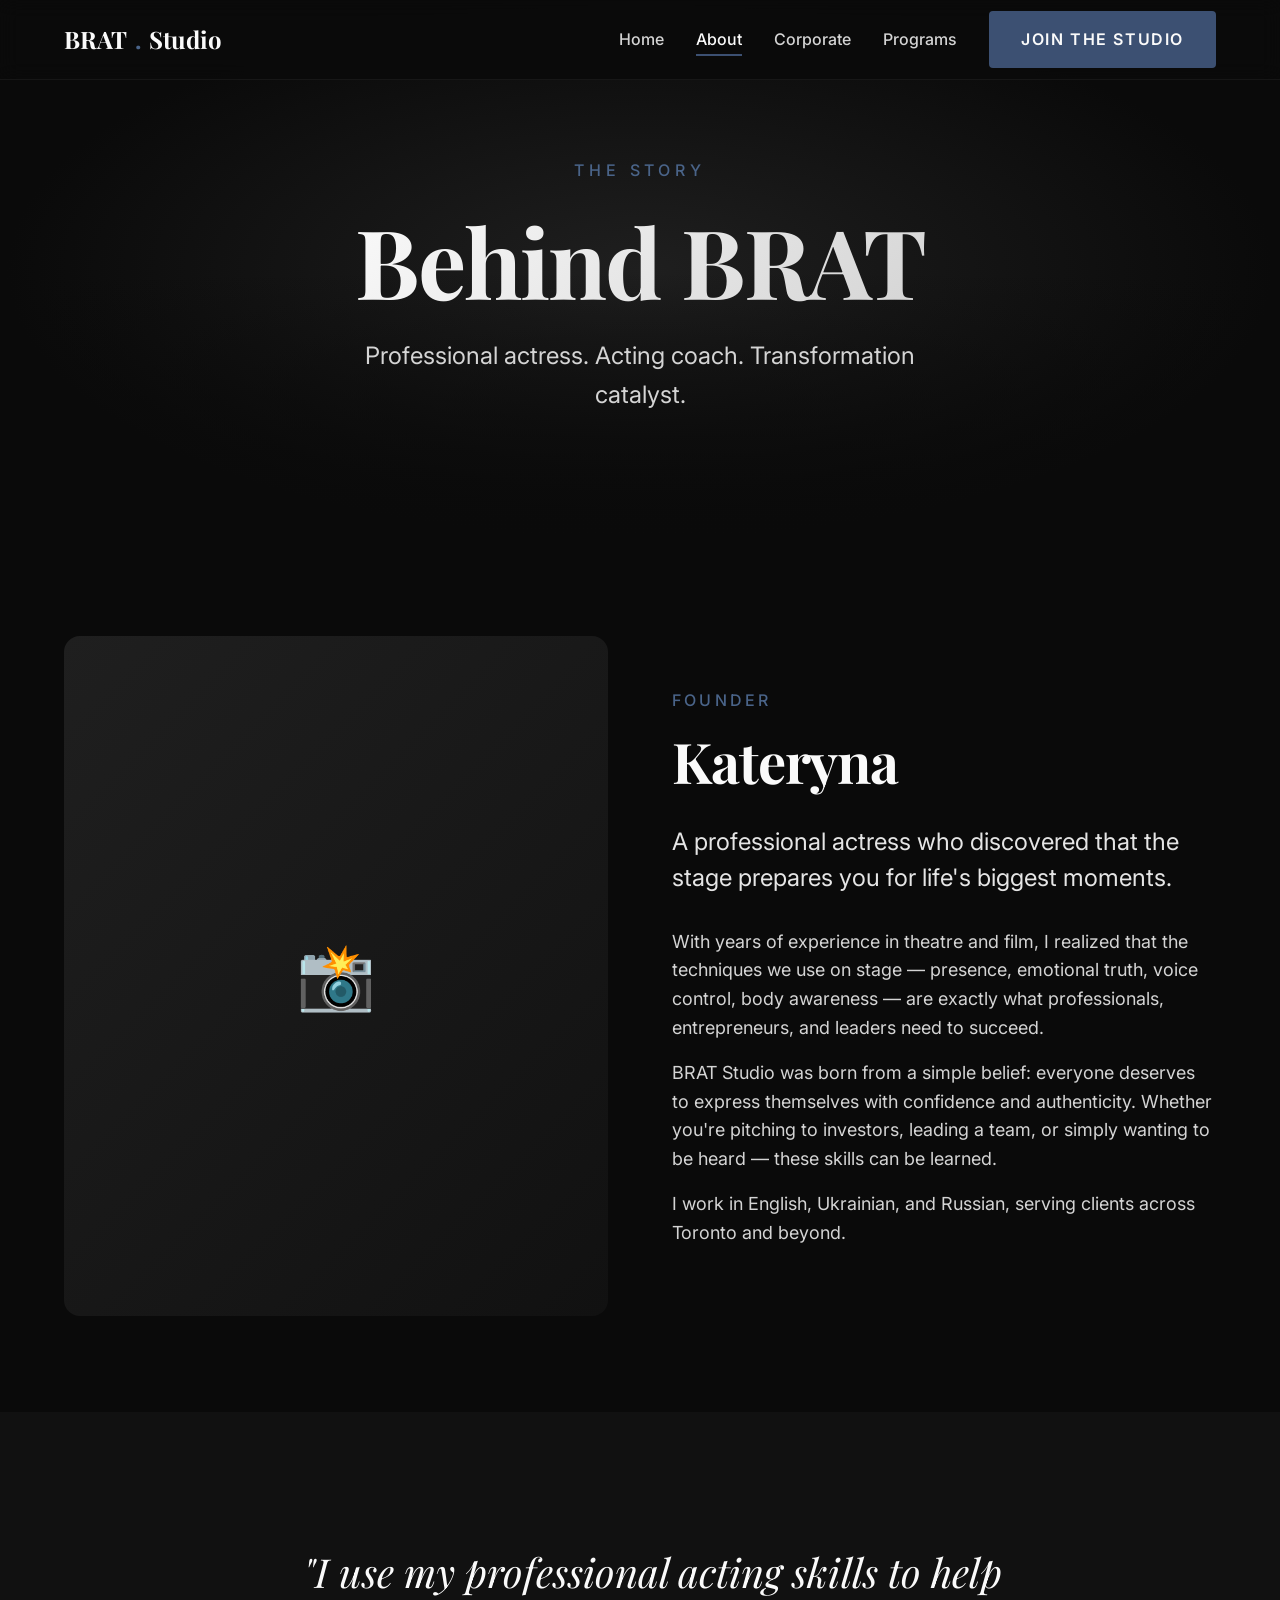
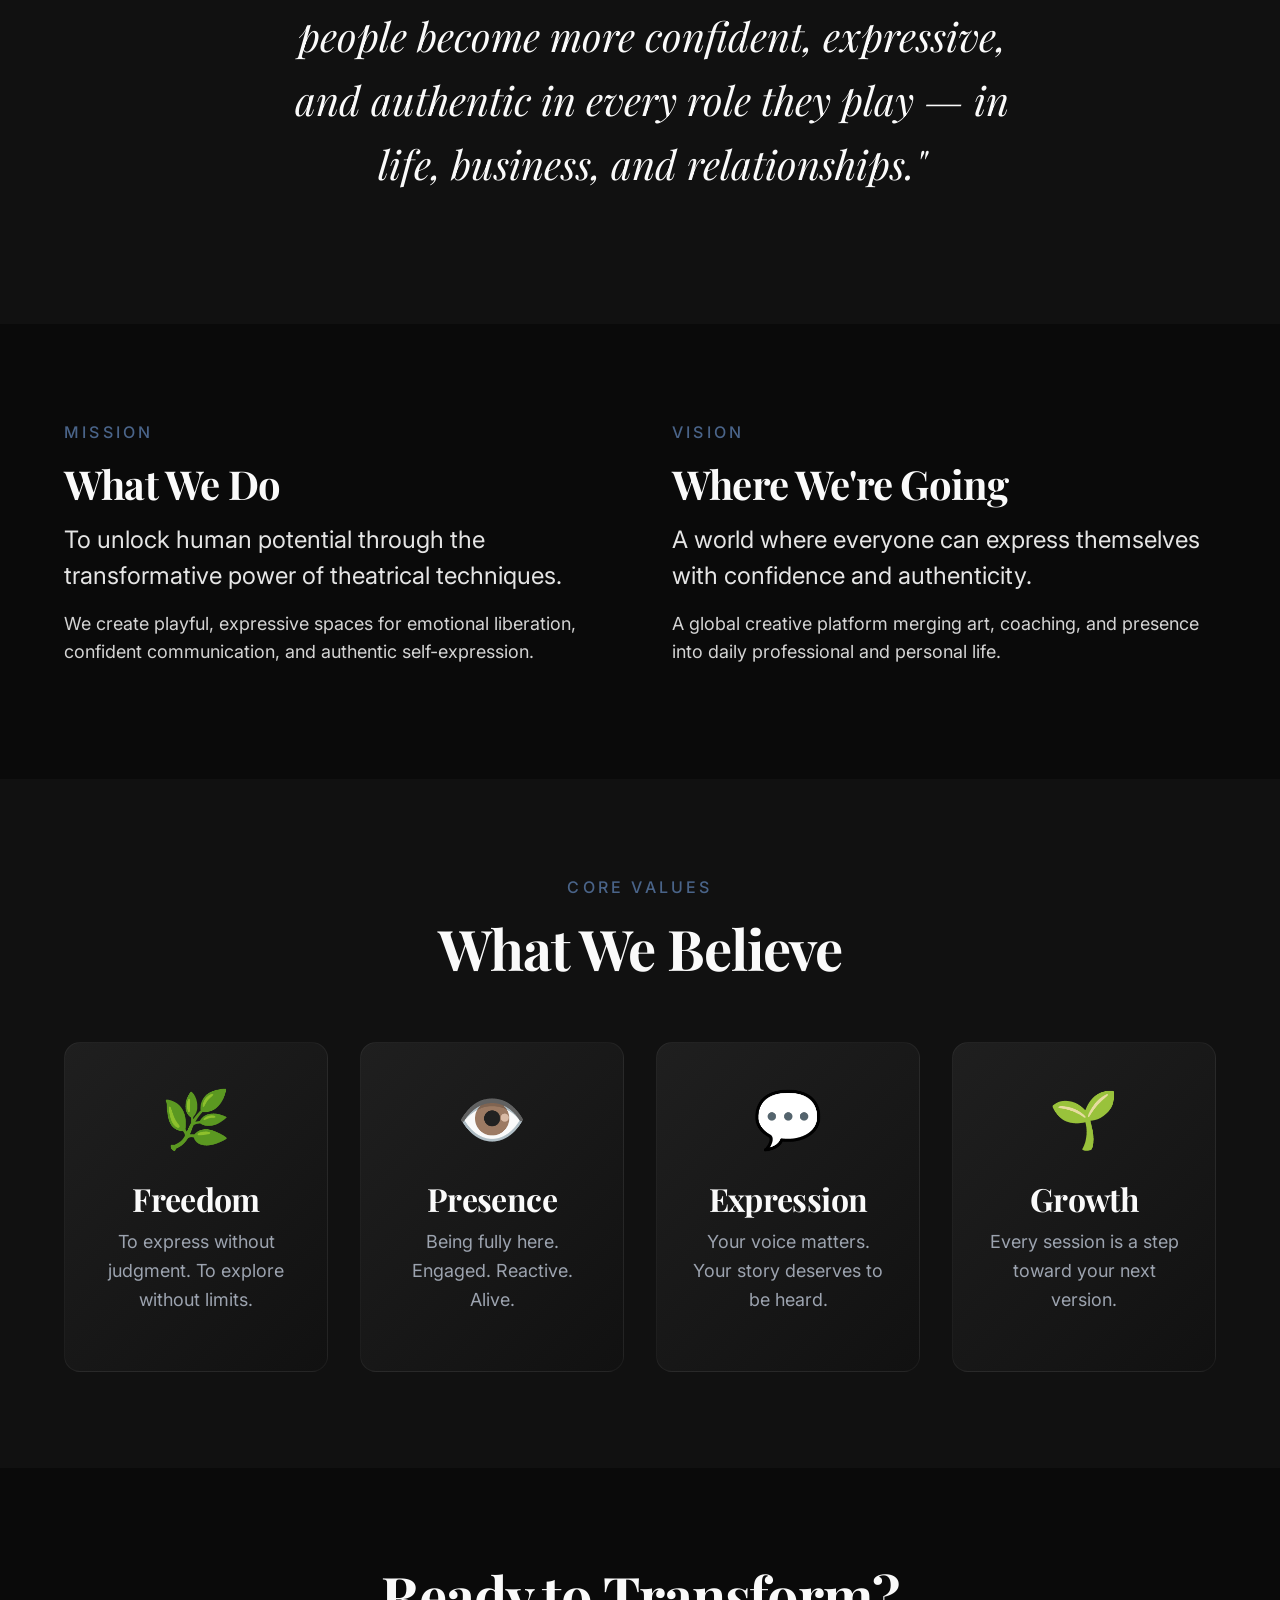
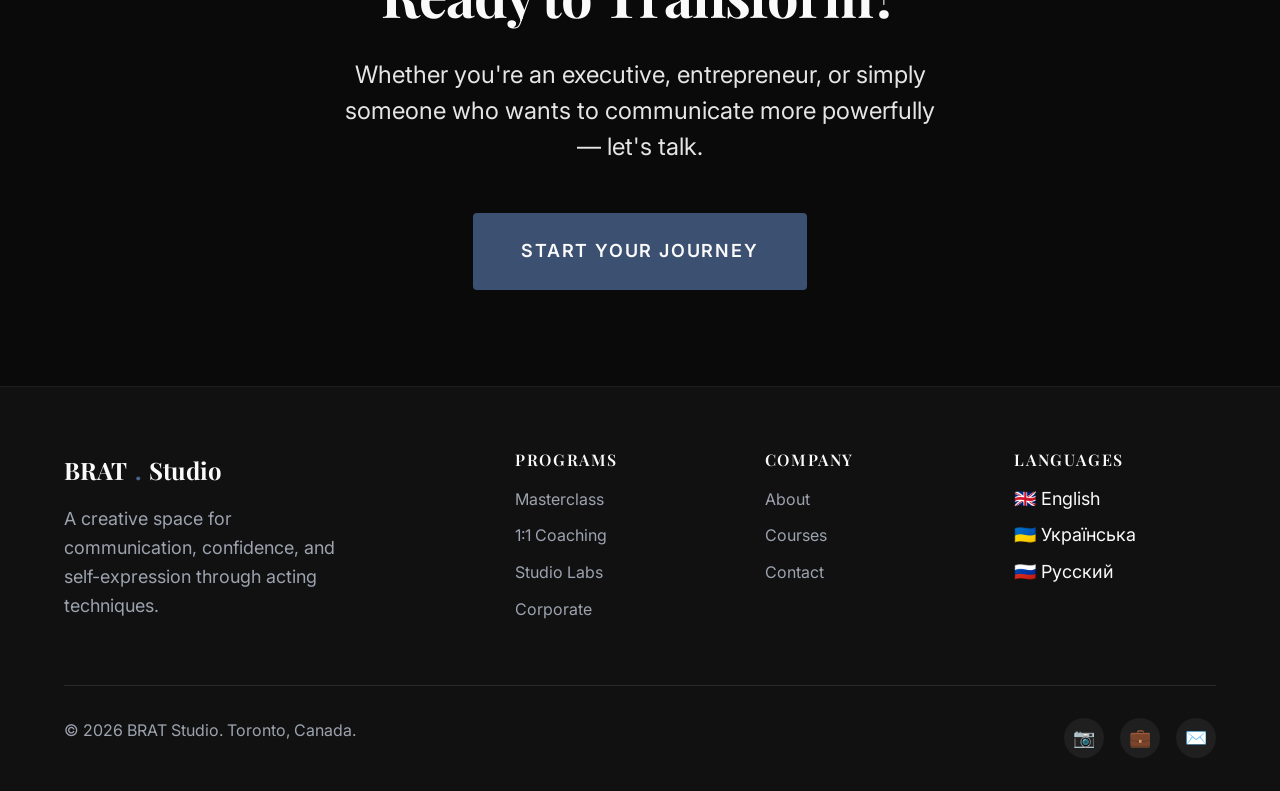
==== about.html @ 2a8d3eb8 "Initial commit: BRAT Studio website" ====
<!DOCTYPE html>
<html lang="en">

<head>
    <meta charset="UTF-8">
    <meta name="viewport" content="width=device-width, initial-scale=1.0">
    <meta name="description"
        content="About BRAT Studio - Professional actress and acting coach helping people transform through theatrical techniques. Based in Toronto, Canada.">
    <title>About | BRAT Studio</title>
    <link rel="stylesheet" href="css/style.css">
    <link rel="icon"
        href="data:image/svg+xml,<svg xmlns='http://www.w3.org/2000/svg' viewBox='0 0 100 100'><text y='.9em' font-size='90'>🎭</text></svg>">
</head>

<body>
    <!-- Header -->
    <header class="header">
        <div class="container header__inner">
            <a href="index.html" class="logo">BRAT<span>.</span>Studio</a>
            <button class="nav-toggle" aria-label="Toggle navigation" aria-expanded="false">
                <span></span><span></span><span></span>
            </button>
            <nav class="nav" id="nav">
                <a href="index.html" class="nav__link">Home</a>
                <a href="about.html" class="nav__link nav__link--active">About</a>
                <a href="corporate.html" class="nav__link">Corporate</a>
                <a href="masterclass.html" class="nav__link">Programs</a>
                <a href="contact.html" class="btn btn--primary">Join the Studio</a>
            </nav>
        </div>
    </header>

    <!-- Hero -->
    <section class="hero hero--short">
        <div class="hero__bg"></div>
        <div class="hero__overlay"></div>
        <div class="hero__content">
            <p class="hero__tagline">The Story</p>
            <h1 class="hero__title">Behind BRAT</h1>
            <p class="hero__subtitle">Professional actress. Acting coach. Transformation catalyst.</p>
        </div>
    </section>

    <!-- Founder Story -->
    <section class="section">
        <div class="container">
            <div class="grid grid-2" style="align-items: center; gap: 4rem;">
                <div data-animate>
                    <!-- Placeholder for founder image -->
                    <div
                        style="width: 100%; aspect-ratio: 4/5; background: linear-gradient(135deg, var(--color-gray-800), var(--color-gray-900)); border-radius: var(--radius-lg); display: flex; align-items: center; justify-content: center; color: var(--color-gray-600);">
                        <span style="font-size: 4rem;">📸</span>
                    </div>
                </div>
                <div data-animate>
                    <p class="section-header__label">Founder</p>
                    <h2 class="mb-8">Kateryna</h2>
                    <p class="lead mb-8">
                        A professional actress who discovered that the stage prepares you for life's biggest moments.
                    </p>
                    <p>
                        With years of experience in theatre and film, I realized that the techniques we use on stage —
                        presence, emotional truth, voice control, body awareness — are exactly what professionals,
                        entrepreneurs, and leaders need to succeed.
                    </p>
                    <p>
                        BRAT Studio was born from a simple belief: everyone deserves to express themselves with
                        confidence and authenticity. Whether you're pitching to investors, leading a team, or simply
                        wanting to be heard — these skills can be learned.
                    </p>
                    <p>
                        I work in English, Ukrainian, and Russian, serving clients across Toronto and beyond.
                    </p>
                </div>
            </div>
        </div>
    </section>

    <!-- Quote Section -->
    <section class="section section--dark text-center">
        <div class="container container--narrow">
            <blockquote data-animate style="border-left: none; text-align: center; font-size: var(--text-3xl);">
                "I use my professional acting skills to help people become more confident, expressive, and authentic in
                every role they play — in life, business, and relationships."
            </blockquote>
        </div>
    </section>

    <!-- Mission & Vision -->
    <section class="section">
        <div class="container">
            <div class="grid grid-2" style="gap: 4rem;">
                <div data-animate>
                    <p class="section-header__label">Mission</p>
                    <h3 class="mb-4">What We Do</h3>
                    <p class="lead">
                        To unlock human potential through the transformative power of theatrical techniques.
                    </p>
                    <p>
                        We create playful, expressive spaces for emotional liberation, confident communication, and
                        authentic self-expression.
                    </p>
                </div>
                <div data-animate>
                    <p class="section-header__label">Vision</p>
                    <h3 class="mb-4">Where We're Going</h3>
                    <p class="lead">
                        A world where everyone can express themselves with confidence and authenticity.
                    </p>
                    <p>
                        A global creative platform merging art, coaching, and presence into daily professional and
                        personal life.
                    </p>
                </div>
            </div>
        </div>
    </section>

    <!-- Values -->
    <section class="section section--dark">
        <div class="container">
            <div class="section-header" data-animate>
                <p class="section-header__label">Core Values</p>
                <h2 class="section-header__title">What We Believe</h2>
            </div>

            <div class="grid grid-4">
                <div class="service-card" data-animate>
                    <div class="service-card__icon">🌿</div>
                    <h4 class="service-card__title">Freedom</h4>
                    <p class="service-card__desc">To express without judgment. To explore without limits.</p>
                </div>
                <div class="service-card" data-animate>
                    <div class="service-card__icon">👁️</div>
                    <h4 class="service-card__title">Presence</h4>
                    <p class="service-card__desc">Being fully here. Engaged. Reactive. Alive.</p>
                </div>
                <div class="service-card" data-animate>
                    <div class="service-card__icon">💬</div>
                    <h4 class="service-card__title">Expression</h4>
                    <p class="service-card__desc">Your voice matters. Your story deserves to be heard.</p>
                </div>
                <div class="service-card" data-animate>
                    <div class="service-card__icon">🌱</div>
                    <h4 class="service-card__title">Growth</h4>
                    <p class="service-card__desc">Every session is a step toward your next version.</p>
                </div>
            </div>
        </div>
    </section>

    <!-- CTA -->
    <section class="section text-center">
        <div class="container">
            <h2 class="mb-8" data-animate>Ready to Transform?</h2>
            <p class="lead mb-12" data-animate style="max-width: 600px; margin-left: auto; margin-right: auto;">
                Whether you're an executive, entrepreneur, or simply someone who wants to communicate more powerfully —
                let's talk.
            </p>
            <a href="contact.html" class="btn btn--primary btn--large" data-animate>Start Your Journey</a>
        </div>
    </section>

    <!-- Footer -->
    <footer class="footer">
        <div class="container">
            <div class="footer__top">
                <div class="footer__brand">
                    <a href="index.html" class="logo">BRAT<span>.</span>Studio</a>
                    <p>A creative space for communication, confidence, and self-expression through acting techniques.
                    </p>
                </div>
                <div>
                    <h4 class="footer__title">Programs</h4>
                    <ul class="footer__links">
                        <li><a href="masterclass.html">Masterclass</a></li>
                        <li><a href="coaching.html">1:1 Coaching</a></li>
                        <li><a href="studio.html">Studio Labs</a></li>
                        <li><a href="corporate.html">Corporate</a></li>
                    </ul>
                </div>
                <div>
                    <h4 class="footer__title">Company</h4>
                    <ul class="footer__links">
                        <li><a href="about.html">About</a></li>
                        <li><a href="courses.html">Courses</a></li>
                        <li><a href="contact.html">Contact</a></li>
                    </ul>
                </div>
                <div>
                    <h4 class="footer__title">Languages</h4>
                    <ul class="footer__links">
                        <li>🇬🇧 English</li>
                        <li>🇺🇦 Українська</li>
                        <li>🇷🇺 Русский</li>
                    </ul>
                </div>
            </div>
            <div class="footer__bottom">
                <p class="footer__copyright">© 2026 BRAT Studio. Toronto, Canada.</p>
                <div class="footer__social">
                    <a href="#" aria-label="Instagram">📷</a>
                    <a href="#" aria-label="LinkedIn">💼</a>
                    <a href="#" aria-label="Email">✉️</a>
                </div>
            </div>
        </div>
    </footer>

    <script src="js/main.js"></script>
</body>

</html>
---- css/style.css ----
/* ================================================
   BRAT Studio - Design System & Global Styles
   Philosophy: Bold. Raw. Alive. Truthful.
   ================================================ */

/* -------------------- IMPORTS -------------------- */
@import url('https://fonts.googleapis.com/css2?family=Playfair+Display:ital,wght@0,400;0,700;1,400&family=Inter:wght@300;400;500;600;700&display=swap');

/* -------------------- CSS CUSTOM PROPERTIES -------------------- */
:root {
    /* Colors - Monochrome + Brady Blue Accent */
    --color-black: #0A0A0A;
    --color-white: #FAFAFA;
    --color-gray-100: #F5F5F5;
    --color-gray-200: #E5E5E5;
    --color-gray-300: #D4D4D4;
    --color-gray-400: #9CA3AF;
    --color-gray-600: #4B5563;
    --color-gray-800: #1F1F1F;
    --color-gray-900: #111111;

    /* Brady Blue - Pantone 112-22 */
    --color-accent: #3C5072;
    --color-accent-light: #4A6489;
    --color-accent-dark: #2E3E58;
    --color-accent-glow: rgba(60, 80, 114, 0.3);

    /* Typography */
    --font-heading: 'Playfair Display', Georgia, serif;
    --font-body: 'Inter', -apple-system, BlinkMacSystemFont, sans-serif;

    /* Font Sizes - Fluid Typography */
    --text-xs: clamp(0.75rem, 0.7rem + 0.25vw, 0.875rem);
    --text-sm: clamp(0.875rem, 0.8rem + 0.375vw, 1rem);
    --text-base: clamp(1rem, 0.9rem + 0.5vw, 1.125rem);
    --text-lg: clamp(1.125rem, 1rem + 0.625vw, 1.25rem);
    --text-xl: clamp(1.25rem, 1.1rem + 0.75vw, 1.5rem);
    --text-2xl: clamp(1.5rem, 1.25rem + 1.25vw, 2rem);
    --text-3xl: clamp(1.875rem, 1.5rem + 1.875vw, 2.5rem);
    --text-4xl: clamp(2.25rem, 1.75rem + 2.5vw, 3.5rem);
    --text-5xl: clamp(3rem, 2rem + 5vw, 5rem);
    --text-6xl: clamp(3.75rem, 2.5rem + 6.25vw, 6rem);

    /* Spacing */
    --space-1: 0.25rem;
    --space-2: 0.5rem;
    --space-3: 0.75rem;
    --space-4: 1rem;
    --space-6: 1.5rem;
    --space-8: 2rem;
    --space-12: 3rem;
    --space-16: 4rem;
    --space-20: 5rem;
    --space-24: 6rem;
    --space-32: 8rem;

    /* Layout */
    --container-max: 1200px;
    --container-narrow: 800px;
    --header-height: 80px;

    /* Transitions */
    --transition-fast: 0.15s ease;
    --transition-base: 0.3s cubic-bezier(0.4, 0, 0.2, 1);
    --transition-slow: 0.5s cubic-bezier(0.4, 0, 0.2, 1);

    /* Shadows */
    --shadow-sm: 0 1px 2px rgba(0, 0, 0, 0.05);
    --shadow-md: 0 4px 6px rgba(0, 0, 0, 0.1);
    --shadow-lg: 0 10px 25px rgba(0, 0, 0, 0.15);
    --shadow-glow: 0 0 40px var(--color-accent-glow);

    /* Border Radius */
    --radius-sm: 4px;
    --radius-md: 8px;
    --radius-lg: 16px;
    --radius-full: 9999px;
}

/* -------------------- RESET & BASE -------------------- */
*,
*::before,
*::after {
    box-sizing: border-box;
    margin: 0;
    padding: 0;
}

html {
    scroll-behavior: smooth;
    -webkit-font-smoothing: antialiased;
    -moz-osx-font-smoothing: grayscale;
}

body {
    font-family: var(--font-body);
    font-size: var(--text-base);
    line-height: 1.6;
    color: var(--color-white);
    background-color: var(--color-black);
    min-height: 100vh;
    overflow-x: hidden;
}

/* -------------------- TYPOGRAPHY -------------------- */
h1,
h2,
h3,
h4,
h5,
h6 {
    font-family: var(--font-heading);
    font-weight: 700;
    line-height: 1.1;
    letter-spacing: -0.02em;
}

h1 {
    font-size: var(--text-5xl);
}

h2 {
    font-size: var(--text-4xl);
}

h3 {
    font-size: var(--text-3xl);
}

h4 {
    font-size: var(--text-2xl);
}

h5 {
    font-size: var(--text-xl);
}

h6 {
    font-size: var(--text-lg);
}

p {
    margin-bottom: var(--space-4);
    color: var(--color-gray-300);
}

.lead {
    font-size: var(--text-xl);
    color: var(--color-gray-200);
    line-height: 1.5;
}

.accent-text {
    color: var(--color-accent-light);
}

/* Theatrical quote styling */
blockquote {
    font-family: var(--font-heading);
    font-style: italic;
    font-size: var(--text-2xl);
    color: var(--color-white);
    border-left: 4px solid var(--color-accent);
    padding-left: var(--space-6);
    margin: var(--space-8) 0;
}

/* -------------------- LINKS -------------------- */
a {
    color: var(--color-accent-light);
    text-decoration: none;
    transition: color var(--transition-fast);
}

a:hover {
    color: var(--color-white);
}

/* -------------------- LAYOUT -------------------- */
.container {
    width: 100%;
    max-width: var(--container-max);
    margin: 0 auto;
    padding: 0 var(--space-6);
}

.container--narrow {
    max-width: var(--container-narrow);
}

.section {
    padding: var(--space-24) 0;
}

.section--dark {
    background-color: var(--color-gray-900);
}

.section--light {
    background-color: var(--color-gray-100);
    color: var(--color-black);
}

.section--light p {
    color: var(--color-gray-600);
}

/* -------------------- GRID SYSTEM -------------------- */
.grid {
    display: grid;
    gap: var(--space-8);
}

.grid-2 {
    grid-template-columns: repeat(2, 1fr);
}

.grid-3 {
    grid-template-columns: repeat(3, 1fr);
}

.grid-4 {
    grid-template-columns: repeat(4, 1fr);
}

@media (max-width: 1024px) {
    .grid-4 {
        grid-template-columns: repeat(2, 1fr);
    }

    .grid-3 {
        grid-template-columns: repeat(2, 1fr);
    }
}

@media (max-width: 640px) {

    .grid-2,
    .grid-3,
    .grid-4 {
        grid-template-columns: 1fr;
    }
}

/* -------------------- BUTTONS -------------------- */
.btn {
    display: inline-flex;
    align-items: center;
    justify-content: center;
    gap: var(--space-2);
    padding: var(--space-4) var(--space-8);
    font-family: var(--font-body);
    font-size: var(--text-sm);
    font-weight: 600;
    text-transform: uppercase;
    letter-spacing: 0.1em;
    border: none;
    border-radius: var(--radius-sm);
    cursor: pointer;
    transition: all var(--transition-base);
    text-decoration: none;
}

.btn--primary {
    background-color: var(--color-accent);
    color: var(--color-white);
}

.btn--primary:hover {
    background-color: var(--color-accent-light);
    box-shadow: var(--shadow-glow);
    transform: translateY(-2px);
    color: var(--color-white);
}

.btn--outline {
    background-color: transparent;
    color: var(--color-white);
    border: 2px solid var(--color-white);
}

.btn--outline:hover {
    background-color: var(--color-white);
    color: var(--color-black);
}

.btn--ghost {
    background-color: transparent;
    color: var(--color-accent-light);
}

.btn--ghost:hover {
    color: var(--color-white);
}

.btn--large {
    padding: var(--space-6) var(--space-12);
    font-size: var(--text-base);
}

/* -------------------- HEADER / NAVIGATION -------------------- */
.header {
    position: fixed;
    top: 0;
    left: 0;
    right: 0;
    height: var(--header-height);
    z-index: 1000;
    background-color: rgba(10, 10, 10, 0.9);
    backdrop-filter: blur(10px);
    border-bottom: 1px solid rgba(255, 255, 255, 0.05);
}

.header__inner {
    display: flex;
    align-items: center;
    justify-content: space-between;
    height: 100%;
}

.logo {
    font-family: var(--font-heading);
    font-size: var(--text-xl);
    font-weight: 700;
    color: var(--color-white);
    text-decoration: none;
    display: flex;
    align-items: center;
    gap: var(--space-2);
}

.logo span {
    color: var(--color-accent-light);
}

.nav {
    display: flex;
    align-items: center;
    gap: var(--space-8);
}

.nav__link {
    font-size: var(--text-sm);
    font-weight: 500;
    color: var(--color-gray-300);
    text-decoration: none;
    transition: color var(--transition-fast);
    position: relative;
}

.nav__link::after {
    content: '';
    position: absolute;
    bottom: -4px;
    left: 0;
    width: 0;
    height: 2px;
    background-color: var(--color-accent);
    transition: width var(--transition-base);
}

.nav__link:hover,
.nav__link--active {
    color: var(--color-white);
}

.nav__link:hover::after,
.nav__link--active::after {
    width: 100%;
}

/* Mobile Menu Toggle */
.nav-toggle {
    display: none;
    background: none;
    border: none;
    cursor: pointer;
    padding: var(--space-2);
}

.nav-toggle span {
    display: block;
    width: 24px;
    height: 2px;
    background-color: var(--color-white);
    margin: 5px 0;
    transition: all var(--transition-base);
}

@media (max-width: 768px) {
    .nav-toggle {
        display: block;
    }

    .nav {
        position: fixed;
        top: var(--header-height);
        left: 0;
        right: 0;
        bottom: 0;
        background-color: var(--color-black);
        flex-direction: column;
        justify-content: center;
        gap: var(--space-8);
        opacity: 0;
        visibility: hidden;
        transition: all var(--transition-base);
    }

    .nav--open {
        opacity: 1;
        visibility: visible;
    }

    .nav__link {
        font-size: var(--text-2xl);
    }
}

/* -------------------- HERO SECTION -------------------- */
.hero {
    min-height: 100vh;
    display: flex;
    align-items: center;
    justify-content: center;
    text-align: center;
    padding-top: var(--header-height);
    position: relative;
    overflow: hidden;
}

.hero__bg {
    position: absolute;
    inset: 0;
    background: radial-gradient(ellipse at center, var(--color-gray-800) 0%, var(--color-black) 70%);
    z-index: -2;
}

.hero__overlay {
    position: absolute;
    inset: 0;
    background: linear-gradient(to bottom, transparent 50%, var(--color-black) 100%);
    z-index: -1;
}

.hero__content {
    max-width: 900px;
    padding: var(--space-8);
}

.hero__tagline {
    font-size: var(--text-sm);
    font-weight: 500;
    text-transform: uppercase;
    letter-spacing: 0.3em;
    color: var(--color-accent-light);
    margin-bottom: var(--space-6);
}

.hero__title {
    font-size: var(--text-6xl);
    margin-bottom: var(--space-6);
    background: linear-gradient(135deg, var(--color-white) 0%, var(--color-gray-300) 100%);
    -webkit-background-clip: text;
    -webkit-text-fill-color: transparent;
    background-clip: text;
}

.hero__subtitle {
    font-size: var(--text-xl);
    color: var(--color-gray-300);
    margin-bottom: var(--space-12);
    max-width: 600px;
    margin-left: auto;
    margin-right: auto;
}

.hero__cta {
    display: flex;
    gap: var(--space-4);
    justify-content: center;
    flex-wrap: wrap;
}

/* -------------------- BRAT PHILOSOPHY SECTION -------------------- */
.brat-grid {
    display: grid;
    grid-template-columns: repeat(4, 1fr);
    gap: var(--space-6);
}

.brat-card {
    text-align: center;
    padding: var(--space-8);
    background: linear-gradient(135deg, var(--color-gray-800) 0%, var(--color-gray-900) 100%);
    border-radius: var(--radius-md);
    border: 1px solid rgba(255, 255, 255, 0.05);
    transition: all var(--transition-base);
}

.brat-card:hover {
    transform: translateY(-8px);
    border-color: var(--color-accent);
    box-shadow: var(--shadow-glow);
}

.brat-card__letter {
    font-family: var(--font-heading);
    font-size: var(--text-5xl);
    color: var(--color-accent-light);
    margin-bottom: var(--space-4);
}

.brat-card__word {
    font-size: var(--text-xl);
    font-weight: 600;
    color: var(--color-white);
    margin-bottom: var(--space-2);
}

.brat-card__meaning {
    font-size: var(--text-sm);
    color: var(--color-gray-400);
}

@media (max-width: 768px) {
    .brat-grid {
        grid-template-columns: repeat(2, 1fr);
    }
}

/* -------------------- CARDS -------------------- */
.card {
    background: var(--color-gray-800);
    border-radius: var(--radius-lg);
    overflow: hidden;
    transition: all var(--transition-base);
    border: 1px solid rgba(255, 255, 255, 0.05);
}

.card:hover {
    transform: translateY(-8px);
    box-shadow: var(--shadow-lg);
    border-color: var(--color-accent);
}

.card__image {
    width: 100%;
    height: 200px;
    object-fit: cover;
    background-color: var(--color-gray-700);
}

.card__content {
    padding: var(--space-6);
}

.card__title {
    font-size: var(--text-xl);
    margin-bottom: var(--space-3);
    color: var(--color-white);
}

.card__text {
    color: var(--color-gray-400);
    margin-bottom: var(--space-4);
}

/* -------------------- SERVICE CARD (Special) -------------------- */
.service-card {
    background: linear-gradient(135deg, var(--color-gray-800) 0%, var(--color-gray-900) 100%);
    padding: var(--space-8);
    border-radius: var(--radius-lg);
    border: 1px solid rgba(255, 255, 255, 0.05);
    transition: all var(--transition-base);
    text-align: center;
}

.service-card:hover {
    border-color: var(--color-accent);
    box-shadow: var(--shadow-glow);
    transform: translateY(-4px);
}

.service-card__icon {
    font-size: var(--text-4xl);
    margin-bottom: var(--space-4);
}

.service-card__title {
    font-family: var(--font-heading);
    font-size: var(--text-2xl);
    color: var(--color-white);
    margin-bottom: var(--space-3);
}

.service-card__desc {
    color: var(--color-gray-400);
    margin-bottom: var(--space-6);
}

/* -------------------- TESTIMONIALS -------------------- */
.testimonial {
    text-align: center;
    padding: var(--space-8);
    background: var(--color-gray-800);
    border-radius: var(--radius-lg);
}

.testimonial__quote {
    font-family: var(--font-heading);
    font-size: var(--text-2xl);
    font-style: italic;
    color: var(--color-white);
    margin-bottom: var(--space-6);
}

.testimonial__author {
    font-weight: 600;
    color: var(--color-accent-light);
}

.testimonial__role {
    font-size: var(--text-sm);
    color: var(--color-gray-400);
}

/* -------------------- FORMS -------------------- */
.form-group {
    margin-bottom: var(--space-6);
}

.form-label {
    display: block;
    font-size: var(--text-sm);
    font-weight: 500;
    color: var(--color-gray-300);
    margin-bottom: var(--space-2);
}

.form-input,
.form-select,
.form-textarea {
    width: 100%;
    padding: var(--space-4);
    font-family: var(--font-body);
    font-size: var(--text-base);
    color: var(--color-white);
    background-color: var(--color-gray-800);
    border: 1px solid var(--color-gray-600);
    border-radius: var(--radius-md);
    transition: all var(--transition-fast);
}

.form-input:focus,
.form-select:focus,
.form-textarea:focus {
    outline: none;
    border-color: var(--color-accent);
    box-shadow: 0 0 0 3px var(--color-accent-glow);
}

.form-input::placeholder,
.form-textarea::placeholder {
    color: var(--color-gray-400);
}

.form-textarea {
    min-height: 120px;
    resize: vertical;
}

.form-select {
    cursor: pointer;
    appearance: none;
    background-image: url("data:image/svg+xml,%3Csvg xmlns='http://www.w3.org/2000/svg' width='24' height='24' viewBox='0 0 24 24' fill='none' stroke='%239CA3AF' stroke-width='2' stroke-linecap='round' stroke-linejoin='round'%3E%3Cpolyline points='6 9 12 15 18 9'%3E%3C/polyline%3E%3C/svg%3E");
    background-repeat: no-repeat;
    background-position: right var(--space-4) center;
    background-size: 20px;
    padding-right: var(--space-12);
}

/* Light form variant */
.section--light .form-input,
.section--light .form-select,
.section--light .form-textarea {
    background-color: var(--color-white);
    border-color: var(--color-gray-300);
    color: var(--color-black);
}

/* -------------------- FOOTER -------------------- */
.footer {
    background-color: var(--color-gray-900);
    padding: var(--space-16) 0 var(--space-8);
    border-top: 1px solid rgba(255, 255, 255, 0.05);
}

.footer__top {
    display: grid;
    grid-template-columns: 2fr 1fr 1fr 1fr;
    gap: var(--space-12);
    margin-bottom: var(--space-12);
}

.footer__brand p {
    color: var(--color-gray-400);
    margin-top: var(--space-4);
    max-width: 280px;
}

.footer__title {
    font-size: var(--text-sm);
    font-weight: 600;
    text-transform: uppercase;
    letter-spacing: 0.1em;
    color: var(--color-white);
    margin-bottom: var(--space-4);
}

.footer__links {
    list-style: none;
}

.footer__links li {
    margin-bottom: var(--space-2);
}

.footer__links a {
    color: var(--color-gray-400);
    font-size: var(--text-sm);
}

.footer__links a:hover {
    color: var(--color-accent-light);
}

.footer__bottom {
    border-top: 1px solid rgba(255, 255, 255, 0.1);
    padding-top: var(--space-8);
    display: flex;
    justify-content: space-between;
    align-items: center;
}

.footer__copyright {
    font-size: var(--text-sm);
    color: var(--color-gray-400);
}

.footer__social {
    display: flex;
    gap: var(--space-4);
}

.footer__social a {
    display: flex;
    align-items: center;
    justify-content: center;
    width: 40px;
    height: 40px;
    border-radius: var(--radius-full);
    background-color: var(--color-gray-800);
    color: var(--color-gray-400);
    transition: all var(--transition-fast);
}

.footer__social a:hover {
    background-color: var(--color-accent);
    color: var(--color-white);
}

@media (max-width: 768px) {
    .footer__top {
        grid-template-columns: 1fr;
        gap: var(--space-8);
    }

    .footer__bottom {
        flex-direction: column;
        gap: var(--space-4);
        text-align: center;
    }
}

/* -------------------- UTILITY CLASSES -------------------- */
.text-center {
    text-align: center;
}

.text-left {
    text-align: left;
}

.text-right {
    text-align: right;
}

.mt-4 {
    margin-top: var(--space-4);
}

.mt-8 {
    margin-top: var(--space-8);
}

.mt-12 {
    margin-top: var(--space-12);
}

/* -------------------- BADGES -------------------- */
.badge {
    display: inline-block;
    padding: 0.25rem 0.75rem;
    font-size: 0.75rem;
    font-weight: 600;
    text-transform: uppercase;
    letter-spacing: 0.05em;
    border-radius: var(--radius-full);
    margin-bottom: 0.5rem;
}

.badge--success {
    background-color: rgba(74, 222, 128, 0.15);
    color: #4ade80;
    border: 1px solid rgba(74, 222, 128, 0.3);
}

.badge--warning {
    background-color: rgba(251, 191, 36, 0.15);
    color: #fbbf24;
    border: 1px solid rgba(251, 191, 36, 0.3);
}

.badge--info {
    background-color: rgba(60, 80, 114, 0.15);
    color: var(--color-accent-light);
    border: 1px solid var(--color-accent-glow);
}

.schedule-empty {
    text-align: center;
    padding: var(--space-16) var(--space-8);
    background: var(--color-gray-800);
    border-radius: var(--radius-lg);
    color: var(--color-gray-400);
}


.mb-4 {
    margin-bottom: var(--space-4);
}

.mb-8 {
    margin-bottom: var(--space-8);
}

.mb-12 {
    margin-bottom: var(--space-12);
}

.hidden {
    display: none;
}

.sr-only {
    position: absolute;
    width: 1px;
    height: 1px;
    padding: 0;
    margin: -1px;
    overflow: hidden;
    clip: rect(0, 0, 0, 0);
    border: 0;
}

/* -------------------- ANIMATIONS -------------------- */
@keyframes fadeInUp {
    from {
        opacity: 0;
        transform: translateY(30px);
    }

    to {
        opacity: 1;
        transform: translateY(0);
    }
}

@keyframes fadeIn {
    from {
        opacity: 0;
    }

    to {
        opacity: 1;
    }
}

.animate-fade-in {
    animation: fadeIn 0.6s ease-out forwards;
}

.animate-fade-in-up {
    animation: fadeInUp 0.6s ease-out forwards;
}

.animate-delay-1 {
    animation-delay: 0.1s;
}

.animate-delay-2 {
    animation-delay: 0.2s;
}

.animate-delay-3 {
    animation-delay: 0.3s;
}

.animate-delay-4 {
    animation-delay: 0.4s;
}

/* Scroll animations - need JS to add .in-view class */
[data-animate] {
    opacity: 0;
    transform: translateY(30px);
    transition: all 0.6s ease-out;
}

[data-animate].in-view {
    opacity: 1;
    transform: translateY(0);
}

/* -------------------- PAGE SPECIFIC - HERO VARIANTS -------------------- */
.hero--short {
    min-height: 60vh;
}

.hero--service {
    min-height: 50vh;
    text-align: left;
}

.hero--service .hero__content {
    max-width: 100%;
    padding: 0;
}

/* -------------------- SECTION HEADERS -------------------- */
.section-header {
    text-align: center;
    max-width: 700px;
    margin: 0 auto var(--space-16);
}

.section-header__label {
    font-size: var(--text-sm);
    font-weight: 500;
    text-transform: uppercase;
    letter-spacing: 0.2em;
    color: var(--color-accent-light);
    margin-bottom: var(--space-4);
}

.section-header__title {
    margin-bottom: var(--space-4);
}

.section-header__text {
    font-size: var(--text-lg);
    color: var(--color-gray-400);
}

/* -------------------- RESPONSIVE UTILITIES -------------------- */
@media (max-width: 640px) {
    .section {
        padding: var(--space-16) 0;
    }

    .container {
        padding: 0 var(--space-4);
    }
}

/* -------------------- STUDIO VIBE SECTION -------------------- */
.section--vibe {
    background: linear-gradient(180deg, var(--color-gray-900) 0%, var(--color-black) 50%, var(--color-gray-900) 100%);
    overflow: hidden;
}

/* Featured Video */
.vibe-video {
    display: grid;
    grid-template-columns: 2fr 1fr;
    gap: var(--space-6);
    margin-bottom: var(--space-12);
    align-items: center;
}

.vibe-video__player {
    border-radius: var(--radius-lg);
    overflow: hidden;
    aspect-ratio: 16/9;
    background: var(--color-gray-800);
    position: relative;
}

.vibe-video__placeholder {
    width: 100%;
    height: 100%;
    display: flex;
    flex-direction: column;
    align-items: center;
    justify-content: center;
    background: linear-gradient(135deg, var(--color-accent-dark) 0%, var(--color-gray-800) 100%);
    transition: all var(--transition-base);
    cursor: pointer;
}

.vibe-video__placeholder:hover {
    background: linear-gradient(135deg, var(--color-accent) 0%, var(--color-gray-800) 100%);
}

.vibe-video__placeholder:hover .vibe-video__icon {
    transform: scale(1.1);
    background-color: var(--color-white);
    color: var(--color-accent);
}

.vibe-video__icon {
    width: 80px;
    height: 80px;
    border-radius: var(--radius-full);
    background-color: rgba(255, 255, 255, 0.2);
    display: flex;
    align-items: center;
    justify-content: center;
    font-size: 2rem;
    color: var(--color-white);
    margin-bottom: var(--space-4);
    transition: all var(--transition-base);
    backdrop-filter: blur(10px);
}

.vibe-video__placeholder p {
    color: var(--color-gray-300);
    font-size: var(--text-sm);
    text-transform: uppercase;
    letter-spacing: 0.1em;
}

.vibe-video__placeholder video {
    width: 100%;
    height: 100%;
    object-fit: cover;
}

.vibe-video__info {
    padding: var(--space-6);
}

.vibe-video__tag {
    display: inline-block;
    padding: var(--space-2) var(--space-4);
    background-color: var(--color-accent);
    color: var(--color-white);
    font-size: var(--text-xs);
    font-weight: 600;
    text-transform: uppercase;
    letter-spacing: 0.1em;
    border-radius: var(--radius-sm);
    margin-bottom: var(--space-4);
}

.vibe-video__info h3 {
    font-size: var(--text-2xl);
    margin-bottom: var(--space-4);
    color: var(--color-white);
}

.vibe-video__info p {
    color: var(--color-gray-400);
}

/* Photo Gallery Grid - Masonry Style */
.vibe-gallery {
    display: grid;
    grid-template-columns: repeat(4, 1fr);
    grid-template-rows: repeat(2, 200px);
    gap: var(--space-4);
    margin-bottom: var(--space-12);
}

.vibe-gallery__item {
    position: relative;
    border-radius: var(--radius-md);
    overflow: hidden;
    cursor: pointer;
}

.vibe-gallery__item--large {
    grid-column: span 2;
    grid-row: span 2;
}

.vibe-gallery__placeholder {
    width: 100%;
    height: 100%;
    display: flex;
    align-items: center;
    justify-content: center;
    background: linear-gradient(135deg, var(--color-gray-700) 0%, var(--color-gray-800) 100%);
    font-size: var(--text-sm);
    color: var(--color-gray-400);
    text-align: center;
    padding: var(--space-4);
}

.vibe-gallery__placeholder img {
    width: 100%;
    height: 100%;
    object-fit: cover;
}

.vibe-gallery__overlay {
    position: absolute;
    inset: 0;
    background: linear-gradient(to top, rgba(0, 0, 0, 0.8) 0%, transparent 50%);
    display: flex;
    align-items: flex-end;
    padding: var(--space-4);
    opacity: 0;
    transition: opacity var(--transition-base);
}

.vibe-gallery__item:hover .vibe-gallery__overlay {
    opacity: 1;
}

.vibe-gallery__item:hover .vibe-gallery__placeholder {
    transform: scale(1.05);
}

.vibe-gallery__label {
    font-size: var(--text-sm);
    font-weight: 600;
    color: var(--color-white);
    text-transform: uppercase;
    letter-spacing: 0.05em;
}

/* Experience Categories */
.vibe-categories {
    display: grid;
    grid-template-columns: repeat(3, 1fr);
    gap: var(--space-6);
}

.vibe-category {
    display: flex;
    align-items: center;
    gap: var(--space-4);
    padding: var(--space-6);
    background: var(--color-gray-800);
    border-radius: var(--radius-lg);
    border: 1px solid transparent;
    text-decoration: none;
    transition: all var(--transition-base);
}

.vibe-category:hover {
    border-color: var(--color-accent);
    background: var(--color-gray-900);
    transform: translateY(-4px);
    box-shadow: var(--shadow-glow);
}

.vibe-category__icon {
    font-size: var(--text-3xl);
    flex-shrink: 0;
}

.vibe-category__content h4 {
    font-size: var(--text-lg);
    color: var(--color-white);
    margin-bottom: var(--space-1);
    font-family: var(--font-heading);
}

.vibe-category__content p {
    font-size: var(--text-sm);
    color: var(--color-gray-400);
    margin: 0;
}

.vibe-category__arrow {
    margin-left: auto;
    font-size: var(--text-xl);
    color: var(--color-accent-light);
    transition: transform var(--transition-fast);
}

.vibe-category:hover .vibe-category__arrow {
    transform: translateX(4px);
}

/* Responsive: Vibe Section */
@media (max-width: 1024px) {
    .vibe-video {
        grid-template-columns: 1fr;
    }

    .vibe-gallery {
        grid-template-columns: repeat(2, 1fr);
        grid-template-rows: auto;
    }

    .vibe-gallery__item--large {
        grid-column: span 2;
        grid-row: span 1;
        min-height: 300px;
    }

    .vibe-gallery__item {
        min-height: 180px;
    }
}

@media (max-width: 768px) {
    .vibe-categories {
        grid-template-columns: 1fr;
    }

    .vibe-gallery {
        grid-template-columns: 1fr;
    }

    .vibe-gallery__item--large {
        grid-column: span 1;
    }
}

/* -------------------- CORPORATE PAGE STYLES -------------------- */

/* Format Cards */
.format-card {
    background: var(--color-gray-800);
    border-radius: var(--radius-lg);
    padding: var(--space-6);
    border: 1px solid var(--color-gray-700);
    transition: all var(--transition-base);
    position: relative;
}

.format-card:hover {
    border-color: var(--color-accent);
    transform: translateY(-4px);
}

.format-card--featured {
    border-color: var(--color-accent);
    background: linear-gradient(135deg, rgba(138, 183, 232, 0.1) 0%, var(--color-gray-800) 100%);
}

.format-card__badge {
    position: absolute;
    top: -12px;
    left: 50%;
    transform: translateX(-50%);
    background: var(--color-accent);
    color: var(--color-white);
    font-size: var(--text-xs);
    font-weight: 600;
    padding: var(--space-1) var(--space-4);
    border-radius: var(--radius-full);
    text-transform: uppercase;
    letter-spacing: 0.05em;
}

.format-card__header {
    display: flex;
    align-items: center;
    gap: var(--space-4);
    margin-bottom: var(--space-6);
}

.format-card__icon {
    font-size: 2rem;
}

.format-card__header h4 {
    font-size: var(--text-xl);
    margin: 0;
}

.format-card__body {
    display: flex;
    flex-direction: column;
    gap: var(--space-3);
}

.format-card__detail {
    display: flex;
    justify-content: space-between;
    padding: var(--space-2) 0;
    border-bottom: 1px solid var(--color-gray-700);
}

.format-card__label {
    color: var(--color-gray-400);
    font-size: var(--text-sm);
}

.format-card__value {
    color: var(--color-white);
    font-weight: 500;
    font-size: var(--text-sm);
}

.format-card__desc {
    color: var(--color-gray-400);
    font-size: var(--text-sm);
    margin-top: var(--space-4);
    line-height: 1.6;
}

/* Extended Format (Multi-week) */
.format-extended {
    display: flex;
    align-items: center;
    justify-content: space-between;
    background: var(--color-gray-800);
    border: 1px solid var(--color-gray-700);
    border-radius: var(--radius-lg);
    padding: var(--space-8);
    margin-top: var(--space-8);
    gap: var(--space-6);
}

.format-extended__content {
    display: flex;
    align-items: center;
    gap: var(--space-6);
}

.format-extended__icon {
    font-size: 2.5rem;
    flex-shrink: 0;
}

.format-extended__content h4 {
    margin-bottom: var(--space-2);
}

.format-extended__content p {
    color: var(--color-gray-400);
    margin: 0;
}

/* Delivery Options */
.delivery-options {
    margin-top: var(--space-12);
    padding-top: var(--space-8);
    border-top: 1px solid var(--color-gray-700);
}

.delivery-card {
    background: var(--color-gray-900);
    border-radius: var(--radius-md);
    padding: var(--space-6);
    text-align: center;
    border: 1px solid var(--color-gray-800);
    transition: all var(--transition-base);
}

.delivery-card:hover {
    border-color: var(--color-gray-600);
}

.delivery-card__icon {
    font-size: 2rem;
    margin-bottom: var(--space-3);
}

.delivery-card h5 {
    font-size: var(--text-base);
    margin-bottom: var(--space-2);
}

.delivery-card p {
    font-size: var(--text-sm);
    color: var(--color-gray-400);
    margin: 0;
}

/* Presentation Preview */
.presentation-preview {
    display: flex;
    justify-content: center;
}

.presentation-preview__mockup {
    width: 100%;
    max-width: 400px;
    aspect-ratio: 16/9;
    background: linear-gradient(135deg, var(--color-gray-800) 0%, var(--color-gray-900) 100%);
    border-radius: var(--radius-lg);
    border: 1px solid var(--color-gray-700);
    display: flex;
    flex-direction: column;
    position: relative;
    overflow: hidden;
    box-shadow: 0 20px 60px rgba(0, 0, 0, 0.4);
}

.presentation-preview__slide {
    flex: 1;
    display: flex;
    flex-direction: column;
    align-items: center;
    justify-content: center;
    padding: var(--space-8);
}

.presentation-preview__logo {
    font-family: var(--font-heading);
    font-size: var(--text-2xl);
    font-weight: 700;
    margin-bottom: var(--space-4);
}

.presentation-preview__logo span {
    color: var(--color-accent-light);
}

.presentation-preview__slide p {
    color: var(--color-gray-400);
    font-size: var(--text-sm);
    margin-bottom: var(--space-2);
}

.presentation-preview__slide span {
    color: var(--color-gray-500);
    font-size: var(--text-xs);
}

.presentation-preview__pages {
    background: var(--color-gray-800);
    padding: var(--space-3);
    text-align: center;
    border-top: 1px solid var(--color-gray-700);
}

.presentation-preview__pages span {
    font-size: var(--text-xs);
    color: var(--color-gray-400);
}

/* FAQ Accordion */
.faq-list {
    display: flex;
    flex-direction: column;
    gap: var(--space-3);
}

.faq-item {
    background: var(--color-gray-800);
    border: 1px solid var(--color-gray-700);
    border-radius: var(--radius-md);
    overflow: hidden;
    transition: all var(--transition-base);
}

.faq-item:hover {
    border-color: var(--color-gray-600);
}

.faq-item.is-open {
    border-color: var(--color-accent);
}

.faq-question {
    width: 100%;
    display: flex;
    justify-content: space-between;
    align-items: center;
    padding: var(--space-5) var(--space-6);
    background: transparent;
    border: none;
    color: var(--color-white);
    font-size: var(--text-base);
    font-weight: 500;
    text-align: left;
    cursor: pointer;
    transition: all var(--transition-fast);
}

.faq-question:hover {
    background: rgba(255, 255, 255, 0.02);
}

.faq-icon {
    font-size: var(--text-xl);
    color: var(--color-accent-light);
    transition: transform var(--transition-base);
    flex-shrink: 0;
    width: 24px;
    text-align: center;
}

.faq-item.is-open .faq-icon {
    transform: rotate(45deg);
}

.faq-answer {
    max-height: 0;
    overflow: hidden;
    transition: max-height 0.3s ease-out;
}

.faq-item.is-open .faq-answer {
    max-height: 300px;
}

.faq-answer p {
    padding: 0 var(--space-6) var(--space-6);
    color: var(--color-gray-400);
    line-height: 1.7;
    margin: 0;
}

/* Responsive: Corporate */
@media (max-width: 1024px) {
    .format-extended {
        flex-direction: column;
        text-align: center;
    }

    .format-extended__content {
        flex-direction: column;
    }
}

@media (max-width: 768px) {
    .format-card__detail {
        flex-direction: column;
        gap: var(--space-1);
    }

    .delivery-options .grid-3 {
        grid-template-columns: 1fr;
    }
}

/* -------------------- MASTERCLASS: PROGRAM TYPE CARDS -------------------- */
.program-type-card {
    background: var(--color-gray-900);
    border: 1px solid var(--color-gray-800);
    border-radius: var(--radius-lg);
    padding: var(--space-8);
    display: flex;
    flex-direction: column;
    position: relative;
    transition: all var(--transition-base);
}

.program-type-card:hover {
    border-color: var(--color-gray-700);
    transform: translateY(-4px);
}

.program-type-card--featured {
    border-color: var(--color-accent);
    background: linear-gradient(180deg, rgba(230, 178, 100, 0.05) 0%, var(--color-gray-900) 100%);
}

.program-type-card__popular {
    position: absolute;
    top: -12px;
    left: 50%;
    transform: translateX(-50%);
    background: linear-gradient(135deg, var(--color-accent), var(--color-accent-dark));
    color: var(--color-black);
    padding: var(--space-1) var(--space-4);
    border-radius: var(--radius-full);
    font-size: var(--text-xs);
    font-weight: 700;
    text-transform: uppercase;
    letter-spacing: 0.05em;
}

.program-type-card__badge {
    display: inline-block;
    padding: var(--space-1) var(--space-3);
    border-radius: var(--radius-sm);
    font-size: var(--text-xs);
    font-weight: 600;
    text-transform: uppercase;
    letter-spacing: 0.05em;
    margin-bottom: var(--space-4);
    width: fit-content;
}

.program-type-card__badge--beginner {
    background: rgba(76, 175, 80, 0.15);
    color: #4caf50;
}

.program-type-card__badge--intermediate {
    background: rgba(230, 178, 100, 0.15);
    color: var(--color-accent);
}

.program-type-card__badge--advanced {
    background: rgba(255, 87, 87, 0.15);
    color: #ff5757;
}

.program-type-card__header h4 {
    font-size: var(--text-xl);
    margin-bottom: var(--space-1);
}

.program-type-card__tagline {
    color: var(--color-gray-400);
    font-size: var(--text-sm);
}

.program-type-card__body {
    flex: 1;
    margin: var(--space-6) 0;
}

.program-type-card__features {
    list-style: none;
    padding: 0;
    margin: 0;
}

.program-type-card__features li {
    padding: var(--space-2) 0;
    color: var(--color-gray-300);
    font-size: var(--text-sm);
    border-bottom: 1px solid var(--color-gray-800);
}

.program-type-card__features li:last-child {
    border-bottom: none;
}

.program-type-card__meta {
    display: flex;
    gap: var(--space-2);
    margin-top: var(--space-4);
    color: var(--color-gray-500);
    font-size: var(--text-xs);
}

.program-type-card__footer {
    margin-top: auto;
}

/* -------------------- MASTERCLASS: SCHEDULE FILTER -------------------- */
.schedule-filter {
    display: flex;
    justify-content: center;
    gap: var(--space-2);
    flex-wrap: wrap;
    margin-bottom: var(--space-10);
}

.schedule-filter__btn {
    padding: var(--space-2) var(--space-5);
    border: 1px solid var(--color-gray-700);
    border-radius: var(--radius-full);
    background: transparent;
    color: var(--color-gray-400);
    font-size: var(--text-sm);
    cursor: pointer;
    transition: all var(--transition-fast);
}

.schedule-filter__btn:hover {
    border-color: var(--color-gray-500);
    color: var(--color-white);
}

.schedule-filter__btn--active {
    background: var(--color-accent);
    border-color: var(--color-accent);
    color: var(--color-black);
}

/* -------------------- MASTERCLASS: SCHEDULE GRID -------------------- */
.schedule-grid {
    display: grid;
    grid-template-columns: repeat(auto-fill, minmax(340px, 1fr));
    gap: var(--space-6);
}

.schedule-card {
    background: var(--color-gray-900);
    border: 1px solid var(--color-gray-800);
    border-radius: var(--radius-lg);
    overflow: hidden;
    position: relative;
    transition: all var(--transition-base);
}

.schedule-card:hover {
    border-color: var(--color-gray-700);
    transform: translateY(-2px);
    box-shadow: 0 8px 30px rgba(0, 0, 0, 0.3);
}

.schedule-card--featured {
    border-color: var(--color-accent);
}

.schedule-card--disabled {
    opacity: 0.6;
}

.schedule-card--disabled:hover {
    transform: none;
}

.schedule-card__level {
    position: absolute;
    top: var(--space-4);
    right: var(--space-4);
    padding: var(--space-1) var(--space-2);
    border-radius: var(--radius-sm);
    font-size: 0.65rem;
    font-weight: 700;
    text-transform: uppercase;
    letter-spacing: 0.05em;
}

.schedule-card__level--beginner {
    background: rgba(76, 175, 80, 0.2);
    color: #4caf50;
}

.schedule-card__level--intermediate {
    background: rgba(230, 178, 100, 0.2);
    color: var(--color-accent);
}

.schedule-card__level--advanced {
    background: rgba(255, 87, 87, 0.2);
    color: #ff5757;
}

.schedule-card__header {
    display: flex;
    justify-content: space-between;
    align-items: flex-start;
    padding: var(--space-6);
    border-bottom: 1px solid var(--color-gray-800);
}

.schedule-card__title {
    font-size: var(--text-lg);
    margin: 0;
    padding-right: var(--space-4);
}

.schedule-card__date {
    display: flex;
    flex-direction: column;
    align-items: center;
    background: var(--color-gray-800);
    padding: var(--space-2) var(--space-3);
    border-radius: var(--radius-md);
    min-width: 60px;
}

.schedule-card__month {
    font-size: var(--text-xs);
    color: var(--color-accent);
    font-weight: 600;
    text-transform: uppercase;
}

.schedule-card__day {
    font-size: var(--text-2xl);
    font-weight: 700;
    line-height: 1;
}

.schedule-card__body {
    padding: var(--space-5) var(--space-6);
}

.schedule-card__detail {
    display: flex;
    align-items: center;
    gap: var(--space-3);
    padding: var(--space-2) 0;
    color: var(--color-gray-300);
    font-size: var(--text-sm);
}

.schedule-card__icon {
    font-size: 1rem;
    width: 20px;
    text-align: center;
}

.schedule-card__footer {
    display: flex;
    justify-content: space-between;
    align-items: center;
    padding: var(--space-4) var(--space-6);
    background: var(--color-gray-950);
    gap: var(--space-4);
}

.schedule-card__spots {
    display: flex;
    align-items: center;
    gap: var(--space-2);
    font-size: var(--text-sm);
    color: var(--color-gray-400);
}

.schedule-card__spots-indicator {
    width: 8px;
    height: 8px;
    border-radius: var(--radius-full);
}

.schedule-card__spots-indicator--open {
    background: #4caf50;
}

.schedule-card__spots-indicator--few {
    background: #ff9800;
    animation: pulse 2s infinite;
}

.schedule-card__spots-indicator--full {
    background: var(--color-gray-600);
}

@keyframes pulse {

    0%,
    100% {
        opacity: 1;
    }

    50% {
        opacity: 0.5;
    }
}

.schedule-card__register {
    flex-shrink: 0;
}

.schedule-empty {
    text-align: center;
    padding: var(--space-16);
    color: var(--color-gray-500);
}

.schedule-empty a {
    color: var(--color-accent);
}

/* -------------------- MASTERCLASS: PRICING GRID -------------------- */
.pricing-grid {
    display: flex;
    justify-content: center;
    gap: var(--space-4);
    flex-wrap: wrap;
}

.pricing-item {
    background: var(--color-gray-900);
    border: 1px solid var(--color-gray-800);
    border-radius: var(--radius-lg);
    padding: var(--space-6) var(--space-8);
    display: flex;
    flex-direction: column;
    align-items: center;
    gap: var(--space-2);
    min-width: 160px;
}

.pricing-item--featured {
    border-color: var(--color-accent);
    transform: scale(1.05);
}

.pricing-item__level {
    font-size: var(--text-xs);
    color: var(--color-gray-400);
    text-transform: uppercase;
    letter-spacing: 0.05em;
}

.pricing-item__price {
    font-size: var(--text-3xl);
    font-weight: 700;
    font-family: var(--font-display);
}

.pricing-item--featured .pricing-item__price {
    color: var(--color-accent);
}

.pricing-item__period {
    font-size: var(--text-sm);
    color: var(--color-gray-500);
}

/* -------------------- MASTERCLASS: MODAL -------------------- */
.modal {
    position: fixed;
    top: 0;
    left: 0;
    right: 0;
    bottom: 0;
    z-index: 1000;
    display: none;
    align-items: center;
    justify-content: center;
    padding: var(--space-4);
}

.modal.is-open {
    display: flex;
}

.modal__backdrop {
    position: absolute;
    top: 0;
    left: 0;
    right: 0;
    bottom: 0;
    background: rgba(0, 0, 0, 0.8);
    backdrop-filter: blur(4px);
}

.modal__content {
    position: relative;
    background: var(--color-gray-900);
    border: 1px solid var(--color-gray-800);
    border-radius: var(--radius-xl);
    max-width: 500px;
    width: 100%;
    max-height: 90vh;
    overflow-y: auto;
    padding: var(--space-8);
    animation: modalSlideIn 0.3s ease-out;
}

@keyframes modalSlideIn {
    from {
        opacity: 0;
        transform: translateY(-20px) scale(0.95);
    }

    to {
        opacity: 1;
        transform: translateY(0) scale(1);
    }
}

.modal__close {
    position: absolute;
    top: var(--space-4);
    right: var(--space-4);
    width: 40px;
    height: 40px;
    border: none;
    background: var(--color-gray-800);
    color: var(--color-gray-400);
    font-size: 1.5rem;
    border-radius: var(--radius-full);
    cursor: pointer;
    transition: all var(--transition-fast);
    display: flex;
    align-items: center;
    justify-content: center;
}

.modal__close:hover {
    background: var(--color-gray-700);
    color: var(--color-white);
}

.modal__header {
    margin-bottom: var(--space-6);
}

.modal__header h3 {
    margin-bottom: var(--space-1);
}

.modal__header p {
    color: var(--color-accent);
    font-size: var(--text-sm);
}

.modal__form .form-group {
    margin-bottom: var(--space-4);
}

.form-note {
    text-align: center;
    color: var(--color-gray-500);
    font-size: var(--text-xs);
    margin-top: var(--space-4);
}

/* Responsive: Schedule */
@media (max-width: 768px) {
    .schedule-grid {
        grid-template-columns: 1fr;
    }

    .schedule-filter {
        gap: var(--space-1);
    }

    .schedule-filter__btn {
        padding: var(--space-2) var(--space-3);
        font-size: var(--text-xs);
    }

    .pricing-grid {
        flex-direction: column;
        align-items: center;
    }

    .pricing-item--featured {
        transform: none;
    }
}
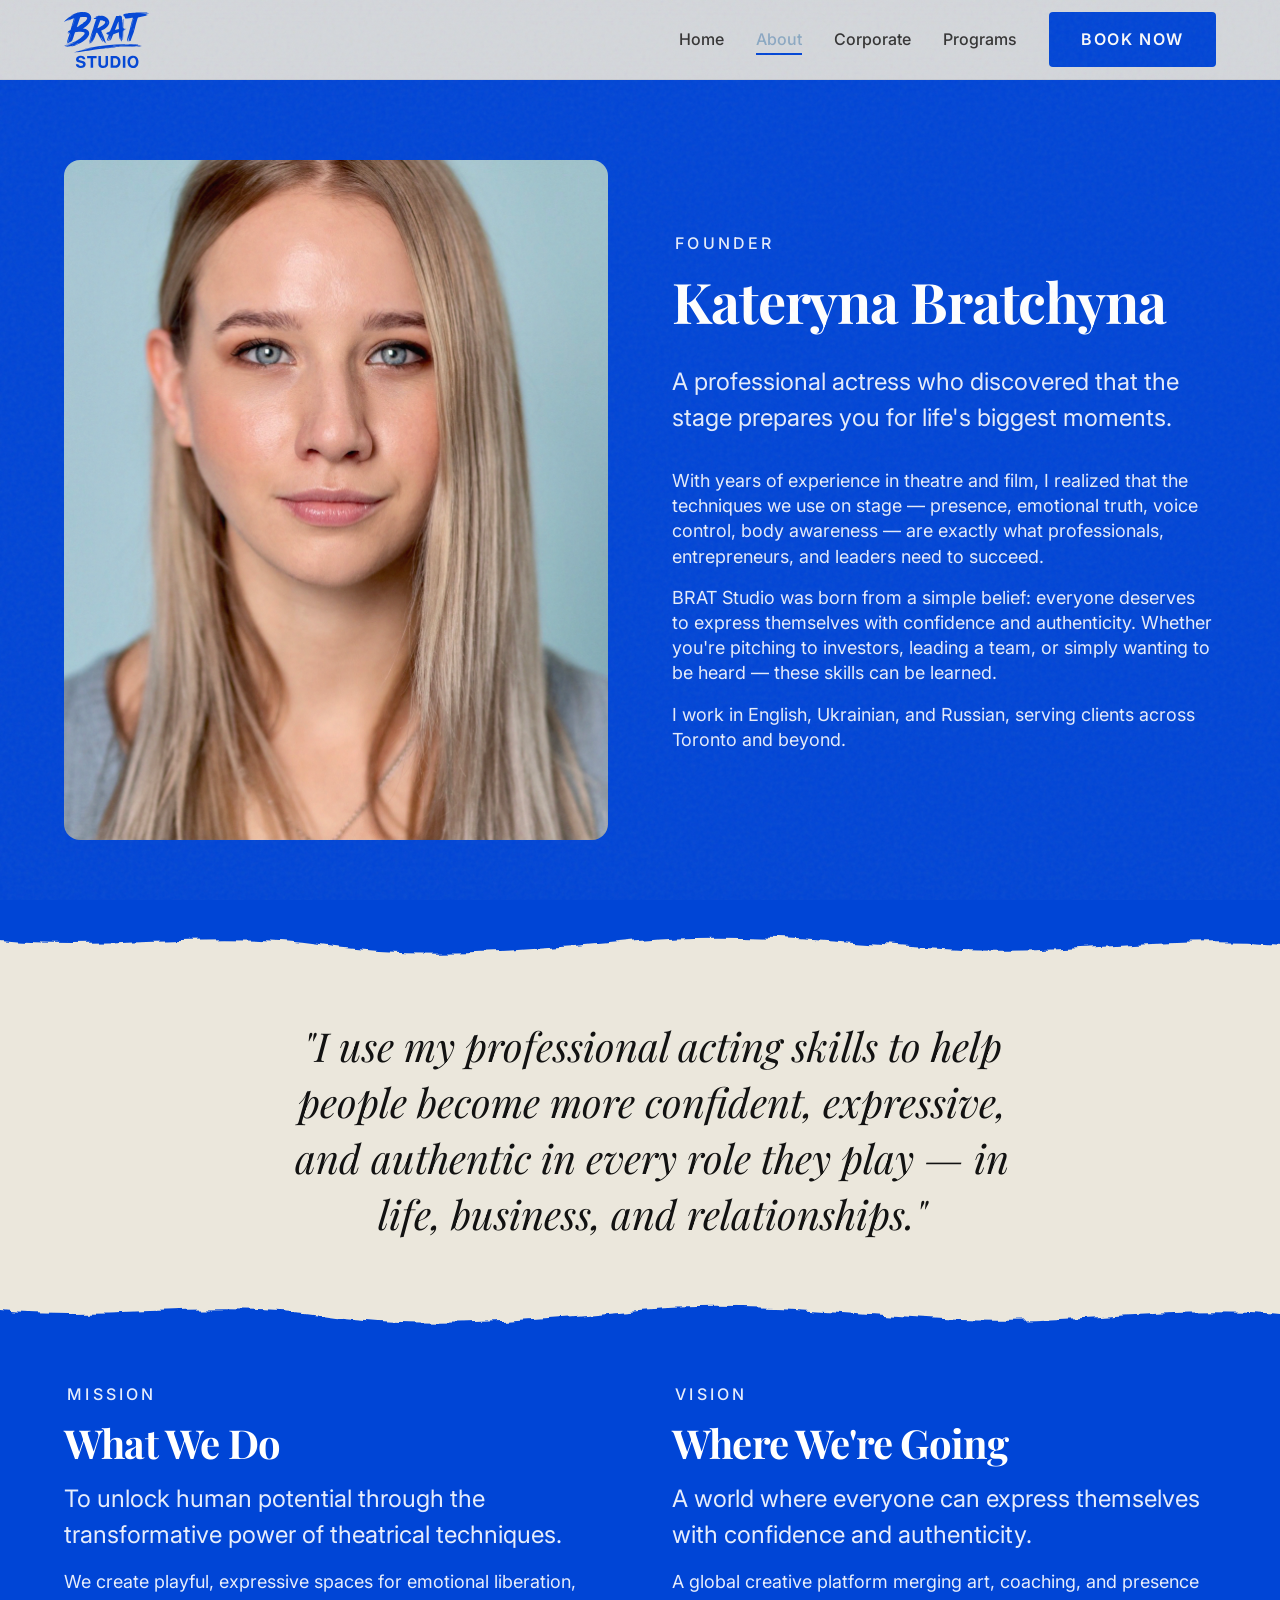
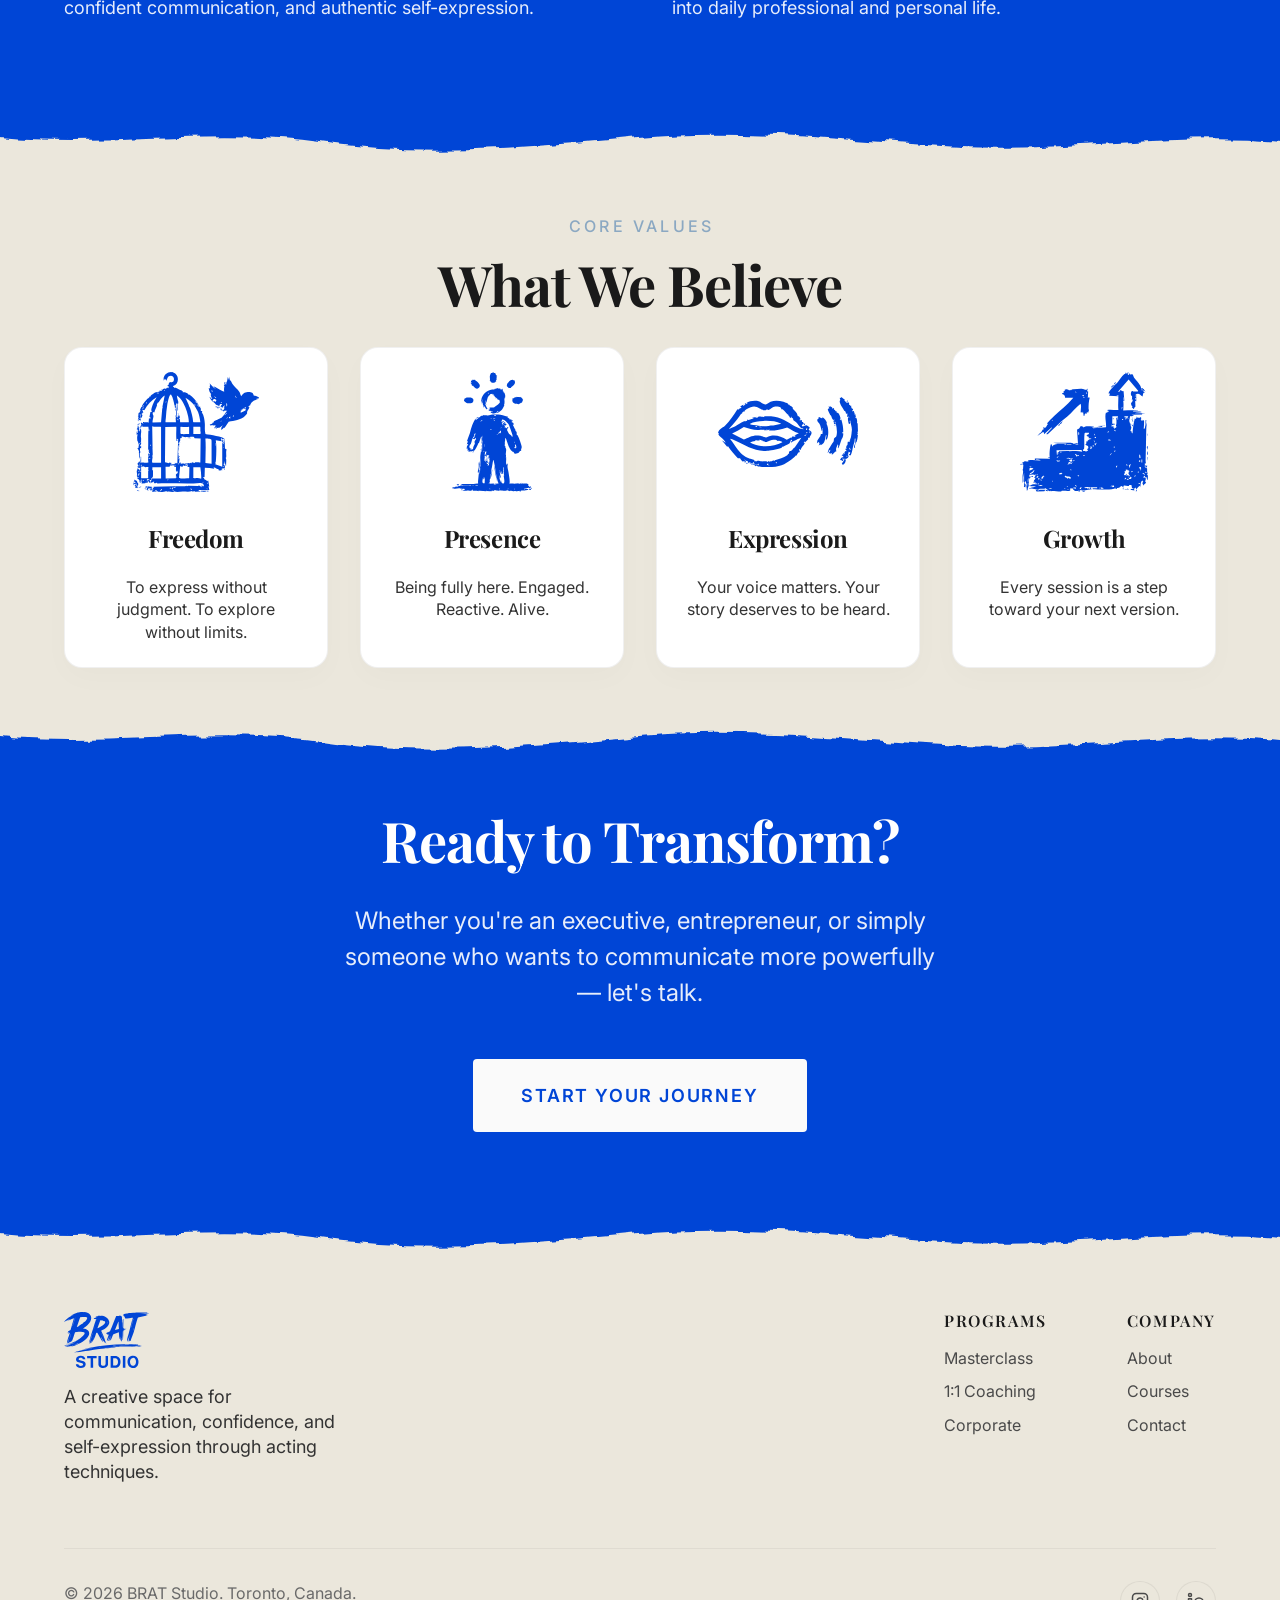
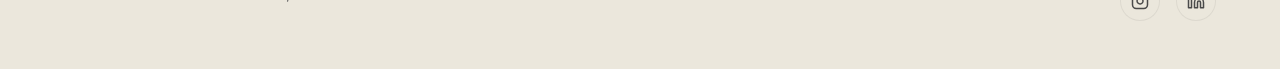
==== commit 88936d09: "Update local changes" ====
--- a/about.html
+++ b/about.html
@@ -12,7 +12,7 @@
         href="data:image/svg+xml,<svg xmlns='http://www.w3.org/2000/svg' viewBox='0 0 100 100'><text y='.9em' font-size='90'>🎭</text></svg>">
 </head>
 
-<body>
+<body class="theme-light">
     <!-- Header -->
     <header class="header">
         <div class="container header__inner">
@@ -24,37 +24,35 @@
                 <a href="index.html" class="nav__link">Home</a>
                 <a href="about.html" class="nav__link nav__link--active">About</a>
                 <a href="corporate.html" class="nav__link">Corporate</a>
-                <a href="masterclass.html" class="nav__link">Programs</a>
-                <a href="contact.html" class="btn btn--primary">Join the Studio</a>
+                <a href="programs.html" class="nav__link">Programs</a>
+                <a href="contact.html" class="btn btn--primary">Book Now</a>
             </nav>
         </div>
     </header>
 
-    <!-- Hero -->
-    <section class="hero hero--short">
-        <div class="hero__bg"></div>
-        <div class="hero__overlay"></div>
-        <div class="hero__content">
-            <p class="hero__tagline">The Story</p>
-            <h1 class="hero__title">Behind BRAT</h1>
-            <p class="hero__subtitle">Professional actress. Acting coach. Transformation catalyst.</p>
-        </div>
-    </section>
 
     <!-- Founder Story -->
-    <section class="section">
+    <section class="section section--top section--dark">
+        <!-- SVG Torn Paper Filter -->
+        <svg style="position: absolute; width: 0; height: 0; pointer-events: none;" aria-hidden="true">
+            <defs>
+                <filter id="torn-paper-filter">
+                    <feTurbulence type="fractalNoise" baseFrequency="0.04" numOctaves="3" result="noise" />
+                    <feDisplacementMap in="SourceGraphic" in2="noise" scale="10" xChannelSelector="R" yChannelSelector="G" />
+                </filter>
+            </defs>
+        </svg>
+
         <div class="container">
             <div class="grid grid-2" style="align-items: center; gap: 4rem;">
                 <div data-animate>
                     <!-- Placeholder for founder image -->
-                    <div
-                        style="width: 100%; aspect-ratio: 4/5; background: linear-gradient(135deg, var(--color-gray-800), var(--color-gray-900)); border-radius: var(--radius-lg); display: flex; align-items: center; justify-content: center; color: var(--color-gray-600);">
-                        <span style="font-size: 4rem;">📸</span>
-                    </div>
+                    <img src="images/IMG_9980.JPG" alt="Kateryna — Founder of BRAT Studio"
+                        style="width: 100%; aspect-ratio: 4/5; object-fit: cover; border-radius: var(--radius-lg); display: block;">
                 </div>
                 <div data-animate>
                     <p class="section-header__label">Founder</p>
-                    <h2 class="mb-8">Kateryna</h2>
+                    <h2 class="mb-8">Kateryna Bratchyna</h2>
                     <p class="lead mb-8">
                         A professional actress who discovered that the stage prepares you for life's biggest moments.
                     </p>
@@ -74,12 +72,19 @@
                 </div>
             </div>
         </div>
+
+        <!-- Bottom Torn Paper Divider -->
+        <div class="divider-torn divider-torn--bottom">
+            <svg viewBox="0 0 1440 60" preserveAspectRatio="none" fill="#EBE7DC" xmlns="http://www.w3.org/2000/svg">
+                <path d="M0,60 L1440,60 L1440,20 C1320,10 1200,30 1080,25 C960,20 840,5 720,15 C600,25 480,35 360,20 C240,5 120,25 0,15 Z" />
+            </svg>
+        </div>
     </section>
 
     <!-- Quote Section -->
-    <section class="section section--dark text-center">
+    <section class="section text-center">
         <div class="container container--narrow">
-            <blockquote data-animate style="border-left: none; text-align: center; font-size: var(--text-3xl);">
+            <blockquote data-animate style="border-left: none; text-align: center; font-size: var(--text-3xl); color: var(--color-gray-900);">
                 "I use my professional acting skills to help people become more confident, expressive, and authentic in
                 every role they play — in life, business, and relationships."
             </blockquote>
@@ -87,7 +92,14 @@
     </section>
 
     <!-- Mission & Vision -->
-    <section class="section">
+    <section class="section section--dark">
+        <!-- Top Torn Paper Divider -->
+        <div class="divider-torn divider-torn--top">
+            <svg viewBox="0 0 1440 60" preserveAspectRatio="none" fill="#EBE7DC" xmlns="http://www.w3.org/2000/svg">
+                <path d="M0,0 L1440,0 L1440,40 C1320,30 1200,50 1080,45 C960,40 840,25 720,35 C600,45 480,55 360,40 C240,25 120,45 0,35 Z" />
+            </svg>
+        </div>
+
         <div class="container">
             <div class="grid grid-2" style="gap: 4rem;">
                 <div data-animate>
@@ -114,10 +126,17 @@
                 </div>
             </div>
         </div>
+
+        <!-- Bottom Torn Paper Divider -->
+        <div class="divider-torn divider-torn--bottom">
+            <svg viewBox="0 0 1440 60" preserveAspectRatio="none" fill="#EBE7DC" xmlns="http://www.w3.org/2000/svg">
+                <path d="M0,60 L1440,60 L1440,20 C1320,10 1200,30 1080,25 C960,20 840,5 720,15 C600,25 480,35 360,20 C240,5 120,25 0,15 Z" />
+            </svg>
+        </div>
     </section>
 
     <!-- Values -->
-    <section class="section section--dark">
+    <section class="section section--values">
         <div class="container">
             <div class="section-header" data-animate>
                 <p class="section-header__label">Core Values</p>
@@ -126,22 +145,161 @@
 
             <div class="grid grid-4">
                 <div class="service-card" data-animate>
-                    <div class="service-card__icon">🌿</div>
+                    <div class="service-card__icon">
+                        <svg id="Layer_1" xmlns="http://www.w3.org/2000/svg" version="1.1" viewBox="0 0 902 855.15">
+                          <!-- Generator: Adobe Illustrator 30.0.0, SVG Export Plug-In . SVG Version: 2.1.1 Build 123)  -->
+                          <defs>
+                            <style>
+                              .st0 {
+                                fill: currentColor;
+                              }
+                            </style>
+                          </defs>
+                          <path class="st0" d="M112,410.14c-.91-6.64-2.67-13.01-2.14-19.86-2.25-2.67-38.97,3.82-43.48-2.68-1.33-1.92,1.18-8.53-4.32-4.48l1.94,6.99-7.98-1.98c-1.92,2.41,6.75,13.82-2.01,12.01,1.17-3.98-2.09-9.75-1.53-12.78.71-3.82,13.86-13.38,3.43-16.36,1.46-5.4,1.46-8.82,7.11-10.84,3.68,5.98,5.58,8.83,12.96,5.94,1.03-2.82-7.96-1.67-3.98-5.95,2.31-2.48,28.02-2.64,33.15-2.21,3.22.27,3.89,7.92,5.87,2.21,1.79-5.16,1.39-28.09,2.98-30.03,4.76.64,8.59,4.23,11.95-1-3.6-2.65-4.12-5.18-1.95-8.99h-6.01s-1.98,5.99-1.98,5.99l8.18-41.79,11.8-.23c-1.15-3.56-4.6-6.18-5.24-9.97-2.3-13.56,12.88-49.54,19.49-62.77,2.11-4.22,19.32-29.49,17.73-31.25-35.86,21.72-66.79,53.8-85.96,91.11-5.81,3.72-11.4-7.39-15.98-.12,1.65,2.9,7.17,16.25,7.24,18.07.13,3.11-6.27,6.51-3.29,10.92l-4.02-11.98c-8.89,3,2.97,13.2-5.96,12.02l7.21,6.87c.47,7.13-6.4,12.82-3.23,19.09-3.72,3.28-15.55-17.6-6.04-20.99l-9.95-3c-2.12,5.96,3.2,5.44,3.86,7.47s3.51,14.06,3.72,16c.94,8.81-8.48,11.13,2.41,15.55l-3,4.93-14.99-5.96-3.01,12.03-1.32-5.77-5.68-.25,5.99-2-1.99-5.97,10-.04-9.99-8.99,7.99-1-8.02-8.99,6.01-4.02-3.97-4.95,4.06-1.15c-.79-2.39-2-4.73-1.64-7.37,1.03-7.46,2.08-15.18,9.58-12.47,2.05-1.36-.83-9.47,5.19-10.97l8.78.92-13.94-5.98c4.94-5.8,5.7-14.33,9.52-20.44,2.95-4.72,7.72-6.35,8.04-6.88.37-.6-1.65-3.49-.6-5.53,6.12-11.93,27.89-39.37,37.67-49.47,3.01-3.11,9.19-4.72,12.57-8.64,2.2-2.56,1.22-6.38,2.59-7.09,2.8-1.44,6.93-.38,8.13-1.05.35-.19-2.72-3.13,1.82-6.99,4.24-3.6,25.12-18.15,29.9-20.69,8.37-4.46,22.91-5.68,32.31-6.24l-4-5.96c12.63-3.71,19.98,4.96,25.44-12.04,5.09.84,9.63-3.62,13.74-4.01s7.79,2.24,9.66,2.1c1.57-.12,1.56-3.85,3.22-4.93,5.09-3.32,11.21-2.61,15.93.85v-16s-4.76,2.01-4.76,2.01l-5.21-5,9.54-5.44,3.25-15.62c8.73-7.08,29.47,2.3,34.33-17.8,5.64-23.37-14.7-40.65-35.83-27.84-9.11,5.52-12.58,22.08-17.32,31.7l-8-11.98-3.95,5.97-1.02-10.01-4.97,16.01C209.27,28.38,241.82-1.43,273.88.29l2.09,5.84c.33-2.19-1.81-7.12,2.97-5.95,3.32.81,21.25,9.46,24.03,11.99,28.09,25.57,20.92,76.58-16.83,88.15l-.12,5.8,5.63.36.41,5.61c4.14-.73,8.63-1.22,12.74.12,7.73,2.52,15.29,8.84,20.61,11.46,5.76,2.83,29.2,11.45,30.15,15.7.32,1.41-1.92,4.5-1.59,4.76,15.8-1.89,28.48,2.35,40.01,13.02l-3.98,2.97c3.42-.18,6.64-.25,9.91,1.1,11.47,4.71,51.98,42.86,54.08,54.92-1.72-1.63-10.35-9.55-12-7.98,2.44,7.43,8.6,5.09,11.01,13.97,1.72-.25,1.22-4.65.99-5.99,2.99,2.84,6.21,4.44,7.96,9.02l-5.95,4.96c13.75-6.52,20.13,22.32,4.01,4.02-2.77,14.17,17.18,11.15,20,14.03.21.21-2.02,2.96-1.03,5.82s6.41,7.18,6.35,9.12c-.05,1.83-4.67,4.11-3.09,9.57,1.96,6.78,9.25,5.82,9.8,6.61l2.11,5.74-4.16,2.1c16.05,20.68,20.42,56.03,21.98,82.04,1.46,24.32-3.13,49.42,5,73l3.99,2.01c18.89-1.14,122.95,20.08,130.05,31.95,1.74,2.91.87,6.8.96,10.02l-6.99-11.99-3.97,7.98c-2.12-6.68-5.75-4.35-7.02-5.21-2.46-1.66-1.11-6.78-8-4.76,1.19,8.86,6.51,13.21,6,21.98l-41.99-7.99c2.87,19.42,4.11,39.28,4.01,58.84-.14,26.12-.73,66.8-3.86,92.28-.39,3.2-1.96,2.73-4.19,3.88l.05,5.01c9.32-5.89.08,9.45.24,11.04l49.75,18.95v-165c0-1.9,5.25-11.34,4-12.93-3.52,1.09-7.57-3.94-8-4.07,8.32,1.17-1.71-10.07,7.98-12l3.01,21.98,7.01-5.01c1.01-4.16-5.14-4.22-5.78-5.25-.16-.25,1.59-5.51,1.83-5.69,8.87-6.62,7.45,14.21,5.97,17.98l3.97-2.03c-2.09,14.42-1.19,28.27-.12,42.7l8.2,2.2c4.74,3.21.02,14.7-.14,20.03-.35,11.71,1.71,27.42.26,38.23-.53,3.97-4.31,2.55-4.25,3.87.13,2.7,3.52,5.08,4.19,9.87,1.88,13.46-1.61,31.13-.13,45.13l-5.98-.02c3.46-10.88-5.91-16.48-6.03-27.99-7.84,2.74,2.01,8.47-.05,13.9l-7.91,3.13c-1.4,2.84,7,4.99,9.06,10.9,3.97,11.44-.71,21.33,2.92,32.05-7.95,2.06-2.23-12.3-4.01-13.99h-5.99s-.02,6.02-.02,6.02c-3.99-6.63-18.47-.54-15.86,3.79.57.94,7.54.96,5.86,6.2l-13.98-1.98,4.97,6.01-17-4.04.18-6.99c-9.18-1.6-23.7-11.31-31.24-12.92-1.66-.36-4.93-.81-4.93.94l4.99,9.02c-22.12-4.09-44.32-7.59-66.98-8.04l-2.01,68.01c-4.11-1.56-6.86-3.65-9.94,1,8.17,2.78,7.26,12.03,11.1,14.86,4.44,3.27,15.06,6.18,19.89,12.11,6.23.54-2.79-5.88,4.93-3.96l8.01,43.98-6.01-4.96,6.04,26.97-74.05.96c-5.78,8.32-.04,7.06,6.32,7.81,2.73.32,4.39-3.32,3.71,3.22l-37.15,1.85-1.69-3.62-21.13,1.75.86-4.12c-17.6,8.36-44.98,3.71-65.95,4.05-15.84.26-35.81,4.44-52.07,2.26-4-.54-2.56-4.47-3.81-4.19-12.06,7.74-30.5,2.72-44.02,1.86-6.96-.45-15.11,4.65-18.01-3.83-10.96,7.44-42.75,7.9-56.15,6.15-2.94-.38-5.11-7.36-12.88-4.14v-8.04c-8.23-.58-9.29-.95-7.69,7.72l7.7,4.27c-4.6,1.84-8.31-2.75-11.05-3.1-1.21-.15-12.61,3.7-17.92,3.19-2.44-.23-4.03.59-2.99-3.03,2.05-7.14,9.86-6.77,9.95-13.04h-11.97s3.97,1.98,3.97,1.98l-2.01,8-6.98-9.98c-1.28-.52-2.14,8.12-6.9,5.9l-4.08-7.89,9.99-.03-2.02-7.98-5.93,4-5-5.98c-9.23,7.8-11.52,9.97-3.05,19.96l-12.02-6,1.53-3.66c-1.1-.75-2.53-.07-3.51-.32,4.63-6.58-4.79-17.53-5.98-16l-.34,5.69c-.79,1.11-3.33.03-3.68.31-.05-1.61,2.65-6.54.89-10.09l13.11-1.9-1.98,9.98c7.18,0,6.58-5.2,3.99-9.97,10.17,2.69,19.46,3.63,29.99,2l-7.99,4.97,11.99,1.03c-2.13,4.66-9.61,9.27-3,13.94,5.25-4.11,8.59-4.07,6.99-11.96l8.01-.02-4.03-7.01,149.08-2.38c11.44-.18,22.49-.35,33.88-.67,17.61-.49,38.47,3.42,54.12-3.91l-.03,4.01,8.55-.99-.55-3.03,73.75,2.1,2.11-3.97c5.84,3.55,15.02.74,13.15,9.88l4-1.03-1.14-5.02c4.35-6.56,21.95,3.25,23.11,2.04-1.12-11.36-4.63-20.59-16.94-22.04-18.72-2.19-39.83,1.88-57.96,2.13-86.15,1.17-172.23-1.91-258.08-.07l-1.99-6.03c.33,4.7-15.55,5.95-17.78,5.54-9.94-1.84,4.29-13.75-6.22-13.55-1.82.03-1.09,3.96-2.91,5.06-2.81,1.69-6.09.33-8.69,1.05-1.05.29-2.93,7.34-6.93,1.42-8.23-12.17,10.06-17.27,5.54-29.5l65.99.02v-80.01h-62.01c.89,6.2-1.31,14.96.04,20.63.4,1.68,3.92.52,4.15,4.33.63,10.79.86,29.68-.17,40.05-.31,3.11-1.39,5.92-2.13,8.88l-3.87-1.92c2.43,5.87-5.15,7.04-5.45,8.85-1.48,8.97,6.74,12.82-12.55,9.18-2.11,5.92,3.22,5.41,3.86,7.45,1.51,4.78.26,11.51,4.12,16.52-7.09.61-.99-6.5-9.97-1.96,1.67-5.92-4.28-6.87-5.32-8.49-.43-.67.46-2.5-.58-4.5-.79-1.53-3.43-2.66-4.1-4.07-2.28-4.79,8.12-3.89,9.98-2.98l-5-10-1.01,6.04-9.98-4.02-1.99,12.01,5.96-2.01c6.05,11.95-3.02,24.63-15.7,17.72l-1.27-7.69.99,9.97-28,2c5.99-5.71,1.04-6.17.82-9.32-.44-6.16-1.47-12.99,1.18-18.64l-7.96,2.98,3.96,9c-3.97.09-7.11-1.59-6.02,4l6,1-6.99,6.97c-7.57-4.01-2.48-13.84-5.57-19.43-4.09-7.4-19.68-8.16-15.41-20.52l5.97,5c11.89-5.51-4.09-5.9-6.01-7.87-4.54-4.65-.77-13.62-1.14-19.41-.58-8.97-6.28-24.78,2.57-28.64l-3.39-13.08c2.86-3.23,10.92,16.32,14.98,2l3.03,13.99c8.28-4.08,4.37-14.48,5.97-21.99l-11.97,6c.48-6.12-2.01-8.52-8.02-8.03-.7-7.24,1.8-8.33,7.87-5.98l2.13-7.98-5.98,3.97-3.83-17.7c6.91-1.5,7.91-6.99,10.81-12.33,6.27-.86,4.85.58,5.11,5.82,2.39,2.12,19.21.44,22.88.63,6.29.34,37.39,4.99,38.5-1.33-1.57-9.97-2.86-24.39-1.61-34.2.53-4.15,4.38-8.45,4.08-8.84-.13-.17-3.48.54-3.99-1.33-.58-2.17-.47-9.31-.11-11.84.52-3.65,3.55-2.89,4.07-4.45,1.43-4.32.76-9.04,4.08-13.38l-6.17-4.19,6.13-12.86c-8.08,9.24-8.34-4.89-8.11-10.99,1.57-41.37-1.08-84.97,2.12-126.11.22-2.87-1.5-4.41,2.01-4.9.44,3.18-.33,6.75.01,9.99h3.98s0-10,0-10c-1.3.08-2.71-.16-3.99.01ZM225.99,128.15h-3.98v5.98h3.98v-5.98ZM181.98,156.14l-2.97-11.95-8.99,6.98c-.8,5.98,3,.25,6.53,1.24,1.83.51,4.7,4.63,5.43,3.74ZM232,358.14h74l-2.15-30.76,4.18-2.24-4.07-2.28.07-16.71c4.16-1.75.36,20.64,5.97,13.98l-6.01-71.98-2,7.99c-5.68-2.01-3.86-9.22-3.96-13.99l3.96,3.98v-9.98s-5.96,3.99-5.96,3.99c-5.53-27.04-10.2-56.47-25.08-80-12.96-3.03-24.5,61.07-26.36,71.59-5.63,31.8-8.42,64.33-10.43,95.41-.65,10.08-3.77,20.36-2.15,31.01ZM199.82,357.97l8.34-96.75,2.85-6.06-.88-9.69,15.84-77.33c-1.66-2.1-24.89,21.49-27,23.98-3.64,4.28-16.31,24.69-17.62,25.52-1.76,1.11-4.92.18-5.38.52-.16.12,1.81,2.53,1.4,3.52-.37.89-7.25,4.54-7.39,5.84-.27,2.43,1.75,5.21,1.17,8.73-2.22,13.67-17.15,34.11-18.18,49.87l-3.98,2.12-6.98-4.1c.76,3.8-1.89,7.97-1.84,11.23.12,7.83,5.74,11.83,5.91,17.66.25,8.54-10.01,41.12-6.07,47.11l59.81-2.17ZM336,358.14h62c-.27-25.22-7.06-52.59-14.12-76.88-6.06-20.85-14.4-40.8-25.54-60.46-11.27-19.9-26.3-39.79-45.32-52.68-.18,10.58,3.98,21.44,6.01,31.97,1.2,6.21,3.94,11.54,4.17,12.95.52,3.14-2.69,10.69-1.23,15.1l-5.96-4c-1.9,2.6,8.89,44.56,3.95,51.99-3.15.4-2.5-5.61-2.86-8.03-1.6-10.86-2.02-31.52-5.16-40.8-1.11-3.28-1.54-5.88-5.94-5.15l10,101.98c8.18.7,5.52-13.12,6.01-17.99l4.21,5.91,5.76-1.93,1.94,19.97c-9.6-1.77-7.05,7.19.06,4.04l2.02,24ZM436,236.14c-4.94-6.75-18.57-20.17-25.05-25.95-11.22-10.01-23.67-18.99-36.93-26.05l26,55.99-6.01,1.99c2.45.05,4.26-1.1,6.01,1.56,9.28,14.07,16.6,44.99,20.62,62.83,3.57,15.86,6.88,32,7.67,48.33l2.69,3.31h49c-3.36-23.75-7.47-50.16-16.47-72.53-5.24-13.02-19.29-38.22-27.53-49.47,3.7,1.15,6.29,1.3,9.99-.03v-1.95s-9.97-2.02-9.97-2.02v3.99ZM237.99,210.15c-2.01-2.04-8.03,3.9-5.98,5.98s8.03-3.9,5.98-5.98ZM100,216.16l-3.98-.03-2.02,7.99,3.98.03,2.02-7.99ZM77.99,238.15l-7.98.98c2.16,3.08,4.29,3.48,7.98,3v-3.98ZM75.99,252.13c3.81-3.54-8.01-8.95-7.95-2.99.02,2.06,6.62,4.23,7.95,2.99ZM74,256.16c-2.09-1.62-7.4,3.33-8,5.96l5.78-.24,2.22-5.73ZM51.99,332.13v-5.99s-7.99,2.02-7.99,2.02c0,3.42,6.67,5.29,7.99,3.97ZM323.99,344.13l-3.97-11.98-4.01,9.96,7.98,2.02ZM139,646.14h61v-253l-3-3h-53c-.65,0-.47-11.98-6.96,3.03l2.46,154.61-3.52,1.36,4.07,2.28c-1.49,13,1.81,29.4.13,41.87-.54,3.99-4.35,2.52-4.25,3.86.22,3.06,3.48,4.32,3.57,7.52.21,7.66-5.87,32.91-2.74,38.55l2.24,2.92ZM307.99,390.15l-77.96,2.02-2.04,251.95c7.71-.48,21.21,6.14,27.11,6.23,2.05.03,9.57-11.21,13.89-.21l9-3.97-11.99,13.96,37.99-3.99-7.98-6.02,2.99-3.94,8.02,5.95,1.01-5.98c3.85,1.57.83,5.75,7.97,3.98l5.76-170.83-7.75-3.13c2.27,6.3-1.74,10.62,4,15.96h-9.99s3.9-4.84,3.9-4.84c-8.25-12.63-.68-93.49-3.93-97.14ZM338,401.14c-.5,12.63.36,25.36,0,38,1.76,2.85,3.99,2.76,6.9,3.1,17.54,2.06,37.4-.67,55.11-.09l-.02-52c-19.05,3.82-39.61,2.07-58.73.14-5.55,2.79-3.12,7.51-3.25,10.86ZM430,442.14h49c6.8-5.98,1.3-15.76,1.02-23.02-.21-5.63,1.51-25.71-1.89-28.15l-48.13-.83v52ZM435.46,464.68c-6.24-5.78-26.17-1.23-35.33-1.21-11.78.03-15.69.17-27.11.87-4.76.29-26.11-5.22-27.01-4.19l1.97,11.98c-16.98-4.96-9.52,12.44-12.3,20.7-.94,2.79-12.74,8.44-11.1,18.43.47,2.88,8.25,3.46,7.4,7.85-4.33,3.27-6.43-.28-7.99,7.01l7.99-.99-3.16,5.03-6.82-2,3,16.84c-.19,10.89-7.47,31.92,1,38.09-3.11,4.38-6.07,10.54.08,12.16l-2.08,6.87,7.96-3.98,1.99,5.04-9.95.97,5.97,7.98-4.02-.96-3.95,12.95,3.98-7.98h6.01s-4,33.98-4,33.98c5.91.38,3.32-6.56,11.99-4v8.03c9.63,1.55,21.18-4.83,29.05,2,1.13.37.59-3.61,2.25-4.02,11.1-2.76,30.79-.17,41.68-6.07l1.98,4.11,5.01-2.09-1.99-3.92c.88-.63,16.01,4.35,21.06,3.59,1.26-.19.72-3.09,2.22-3.49,5.05-1.32,36.86,1.78,38.74-.11l1.93-169.95-42.49-2.06c-3.02-.93-1.86-5.49-3.99-7.46ZM560,654.14v-157c0-4.79.02-15.69-4-18.01-2.78-1.61-38.57-6.42-40.01-5,4.43,58.18.48,116.07.03,173.99l43.98,6.02ZM588,506.15v19.98s2.01,0,2.01,0v-19.98s-2.01,0-2.01,0ZM647.96,506.16h-3.95s0,2.96,0,2.96c2.52,2.48,4.21,5.8,7.98,5.01l-4.04-7.97ZM122.01,526.13c3.54,3.81,8.95-8.01,2.99-7.95-2.06.02-4.23,6.62-2.99,7.95ZM647.98,540.14l-.97-7.99-3,4.96,3.97,3.03ZM119.99,584.13v-5.99s-5.99,2.02-5.99,2.02v3.97s5.99,0,5.99,0ZM117.99,588.15h-2.96s-4.99,4.99-4.99,4.99l4.97,4.99,2.98-9.98ZM110.02,620.14c2.54-3.06,14.01,1.5,13.94-3-.09-5.8-18.81-1.74-13.94,3ZM48,646.14v28l3.56-2.52-3.56-25.48ZM330,652.16l-9.99,2v1.95s7.94,2.03,7.94,2.03l2.05-5.98ZM391.99,666.13l-3.3-7.68-14.68-.3c-.8,7.15,13.48,6.72,17.98,7.98ZM63.99,668.13c2.05-2.07-3.97-8.02-5.98-5.98s3.97,8.02,5.98,5.98ZM310,668.12c-2.57-5.41-10.8-5.93-15.99-5.97-1.39,6.74,12.42,4.11,15.99,5.97ZM261,676.14h-29l.95,82.03,73.05-.03v-29c0-.72,10.04-5.38,8.03-10.99l3.95,5.97c4.92-8.46-4.01-11.91.02-19.97-5.78-2.81-5.01,8.75-6.98,7.98-3.99-2.07-.46-5.53-1.52-7.43-.32-.58-3.15-.41-3.51-1.94-.81-3.42,1.24-25.55.03-26.63-11.9,5-13.52-9.71-16.25-11.75-2.29-1.71-15.33,1.97-19.52,2.61-2.12.32-4.15-.83-6.23-.88l-3.01,10.03ZM366.01,666.16h-10.02s-.23,7.76-.23,7.76l-10.9,1.99-2.12-3.76-6.58.17-8.31,80.69c6.96,3.87,9.43,5.64,17.89,5.93,17.98.6,36.57-3.66,54.23-.79l2.03-79.98c-6.46-4.27-15.27,2.9-18.01-4l10-.04c-3.2-8.43-8.24-4.43-13.09-4.94-2.26-.23-4.32-2.38-5.83-2.26-2.31.18-6.66,5.07-11.1,3.2l2.03-3.97ZM58,674.14v32l-8.02-2.98,2.04,7.01,5.98-2.02v50h50l.06-52.87,3.94-6.14-4.11-2.09,1.91-18.7c-2.39-4.14-35.97,6.95-35.84-8.18l-3.67.95-1.48,4.89-10.82-1.86ZM646.03,678.11l1.98-7.02-10,1.06,7.04,2.39.99,3.56ZM480,678.14h-50v73c0,.42-1.36,1.07-1.54,2,.43,5.09,24.68,2.62,30.53,3.02,8.26.57,18.87,2.15,27,3.98,1.98-28.15-2.72-54.86-5.98-82ZM43.99,706.15h-3.98v5.98h3.98v-5.98ZM47.97,728.08l-3.22-5.72-6.46,2.1-.31,9.7-3.97-2.03v6.02s7.98.03,7.98.03c-.47-5.42-.17-9.7,5.97-10.09ZM308,750.12l5,1.98,2.96-2.96-5.94-5-2.02,5.98ZM251.99,766.15h-5.98s.01,7.99.01,7.99l5.96-5.03v-2.96ZM78,770.16c-3.69-.49-5.88-.13-7.98,3.01v2.96s2.95,0,2.95,0l5.03-5.96ZM333.99,782.13c.65-3.64-2.2-6.62-5.98-5.98l-2.01,5.97h7.99ZM97.98,790.13c.31-3.74.56-8.79-3.96-9.99l2,9.99h1.96ZM501.99,788.13c-.03-7.33-5.95-7.33-5.98,0h5.98ZM533.99,790.15h-2.96s-2.99,2.99-2.99,2.99l4.97,4.99.98-7.98ZM495.99,814.16h-9.99s2.02,7.97,2.02,7.97l7.97-7.97ZM303.99,818.15l-20.01,5.97-1.97-3.98-.33,5.67-5.7.35,2.03,7.99c6.03,1.06,5.06-7.05,10.03-9.07,3.57-1.45,15.54,4.02,15.94-6.92ZM267.99,824.15h-5.99s2.02,9.98,2.02,9.98h1.95s2.02-9.98,2.02-9.98ZM419.98,834.18l-9.97-4.03c-3.07,2.91,11,14.35,9.97,4.03ZM529.99,830.15h-5.99s5.01,7.98,5.01,7.98l.98-7.98ZM205.99,834.15c-4.29-4.44-15.99,13.18-8.96,15.97,5.25,2.08,1.72-6.49,3.16-7.89l5.5-.3.29-7.79ZM287.68,840.46l-7.67-2.31,6.01,9.98c3.47.67,2.28-6.62,1.66-7.67Z"/>
+                          <path class="st0" d="M98,836.14c-6.38,9.07-7.45-1.65-8-2,2.61.86,5.36,1.32,8,2Z"/>
+                          <path class="st0" d="M90,834.14c-.85-.54-13.61,1.24-2-8,.03,1.04,1.49,7.63,2,8Z"/>
+                          <path class="st0" d="M40,398.14c2.3,4.75,2.61,5.91,7.99,9.02l-3.95.97c-1.42,5.67-4.91,13.24,1.94,16.01-1.96-5.57,3.91-6.2,4.67-8.46,1.39-4.14-2.83-9.78,4.36-13.52,7.18,17.25.91,37.71.83,54.96-.03,6.6,2.15,12.1,2.23,17.94.12,9.26-1.77,18.19-.09,27.1-4.54-2.8-4.83-2.23-4,2.98.14.87,7.49-4.56,2.56,8.98-2.5,6.86-14.4,20.19,1.43,14.03v15.99s-7.97-1.99-7.97-1.99l.07,38.67-5.09,3.28c-6.31-5.53-.9-13.47-2.79-20.96-.52-2.06-4.31-10.48-5.59-12.99-2.93-5.76-10.94-8.62,3.39-8.01-3.1-7.8,1.92-16.7,1.71-23.1-.17-5.26-7.27-16.93-5.75-24.9l-3.96,2.02c-2.36-16.66-5.04-36.54,1.97-52l-8.02,2.96.05-22.97c5.09,1.47,2.66,4.02,2.29,7.2-.74,6.38,5.27,2.84,5.57-4.34s-4.07-6.46,4.11-13.87c-5.22.08-5.79-6.54-9.97-2.98-2.68-6.91,3.36-7.9,3.83-9.52,1.51-5.13,1.67-12.97,2.16-18.49l5.79,3.29c-.92,6.88-2.63,6.85.2,12.7v-5.99s6,0,6,0l-2.02,5.98h-3.98ZM45.98,506.13l-3.98.03,2.02,7.99,3.98-.03-2.02-7.99Z"/>
+                          <path class="st0" d="M13.79,768.41c-.22,5.97,5.31,2.78,8.7,4.18,8.5,3.53,6.71,10.25,9.63,16.01.95,1.87,3.45,1.4,4.76,5.23,2.57,7.5-2.09,19.19-10.87,18.32-.03,4.09,5.65.39,7.54,5.21,1.67,4.26-2.18,7.9-4.66,10.88-4.82-3.28-7.19-3.58-12.89-2.13l.46-9.73,3.53-1.24-9.98-8.03,7.98-.99-1.99-5.97,7.98,1.98-2.01-11.98-1.99,7.99-8.76-2.15-1.66,3.59-3.41-1.32c-1.5,3.43-.42,9.31-6.16,7.87,8.21-8.82,1.16-10.99,4.02-19.97l3.25,4.09,12.72-2.13c.83-1.11-7.91-7.37-9.02-7.35-1.96.03-3.4,4.64-6.97,3.35,4.54-6.3,5.69-7.89,6.02-15.97l3.77.26ZM22.01,810.13c5.04.5,6.75-3.19,5.97-7.99l-5.7,2.26-.27,5.73Z"/>
+                          <path class="st0" d="M524,846.14c1.15,5.35-2.33,4.02-5.93,4.96-10.65,2.77-23.3,2.04-34.06,1.03-.86-1.87,1.77-5.99,2.99-5.99h37Z"/>
+                          <path class="st0" d="M58,604.14v36l-6.01.96c.67-9.42,2.39-18.88,3.25-28.31.37-4.01-4.47-9.99,2.76-8.65Z"/>
+                          <path class="st0" d="M44,589.14c-.08-.64-2.31-1.44-2.02-2.98,4.35,1.26,8.1-5.06,8.09,1s-2.03,11.39-.53,17.5l-5.54,15.48c-.92-9.8,1.27-21.49,0-31Z"/>
+                          <path class="st0" d="M43.7,373.86l-7.7.29,1.99,5.97c-15.18-4.51,5.38-8.62,6.03-15.97,4.33-.57.19,9.4-.32,9.71Z"/>
+                          <path class="st0" d="M540,850.12l-10.8,1.7-3.18-5.68c4.71,3,11.57-2.89,13.98,3.98Z"/>
+                          <polygon class="st0" points="57.99 816.15 57.98 819.11 54.89 822.06 51.11 822.05 48.01 819.13 57.99 816.15"/>
+                          <polygon class="st0" points="37.99 842.15 37.98 845.11 35 848.1 28.01 844.11 28.01 842.16 37.99 842.15"/>
+                          <polygon class="st0" points="54.02 574.14 52.04 569.14 55 566.18 57.99 571.11 54.02 574.14"/>
+                          <polygon class="st0" points="45.99 820.15 45.98 826.14 40 824.12 43.03 820.16 45.99 820.15"/>
+                          <path class="st0" d="M43.98,850.14c-3.97-1.07-4.5-4.27-3.96-8,3.97,1.07,4.5,4.27,3.96,8Z"/>
+                          <polygon class="st0" points="208 124.16 200.02 130.14 200.01 126.17 208 124.16"/>
+                          <path class="st0" d="M412,472.12l-25.99-.97c5.98-3.75,21.87-5.92,25.99.97Z"/>
+                          <path class="st0" d="M335.99,502.15c2.05,2.07-3.97,8.02-5.98,5.98s3.97-8.02,5.98-5.98Z"/>
+                          <rect class="st0" x="300.04" y="264.12" width="3.38" height="10.45" transform="translate(-63.39 95.35) rotate(-16.27)"/>
+                          <path class="st0" d="M323.98,304.14c-4.55-1.2-4.16-6.27-3.96-10,4.55,1.2,4.16,6.27,3.96,10Z"/>
+                          <g>
+                            <path class="st0" d="M695.65,60.6c1.45,1.23,10.47,21.16,13.47,25.42,13.29,18.85,36.52,37.53,48.53,55.38,6.38,9.49,7.12,21.4,13.35,30.7,6.52-8.21,14.61-19.24,24.21-23.75,21.14-9.93,64.61-12.02,64.82,19.82,8.27-.1,23.13,5.78,31.34,9.59,4.01,1.87,8.82,3.93,10.62,8.36l-26.01,6.03c-2.05,8.44,10.64.42,12,5.96-9.97,2.95-18.6,1.93-27.87,7.16-11.34,6.41-23.89,22.01-26.13,34.89l-5.97-2.05-6.02,12,7.97.98c-3.48,10.19-14.5,23.88-16.7,33.49-1.06,4.66.74,9.22-.22,11.5-.44,1.05-13.07,15.3-14.99,17.11-31.39,29.63-76.32,30.74-116,42l-30.05,43.96-3-3.02c-5.13,4.05-11.92,14.13-18.05,15.96-4.81,1.44-2.15-2.12-2.15-4.05-.02-10.78,4.76-19.61,11.19-27.9l-24.19,16.97c-10.72-.47-18.93,3.33-27.79,9.01l9.98-15.98-20,11.96c2.9-7.68,11.28-13.01,9.98-21.98l-21.97,1.98,3.98-3.96-19.13,3.87-1.22-3.39-3.63-1.48c5.19-6.27,25-7.1,21.97-17.01l8.05-.03c-.6-1.68-1.31-3.66-.68-5.42,2.11-5.87,47.39-24.37,55.67-28.55,16.74-14.73,27.02-34.87,40.98-51.99l-11.07,3.84-3.91-5.84c-4.93,2.41-7.4,9.29-13.98,7.99-3.93-.77-2.15-2.78-1.09-5.02,2.82-5.98,8.81-11.64,9.11-18.78.18-4.27-2.73-5.65-3.01-7.26-.12-.69,10.41-8.7,7.95-10.94-1.7-1.55-8.62,6.42-11.96,1.97l-2.04,14.03-5.98-2.02-4.01,6,2-7.97-14-4c8.8,1.7,5.57-4.46,8.11-8.46,1.7-2.67,7.22-4.11,5.85-9.56-12.75-.24-16.18,1.41-18.94,13.95-7.17-4.52-18.21-6.52-24.94-11.04-6.25-4.2-6.98-11.51-15.26-12.78l1.2-6.12c-3.46.34-6.08-.11-9.14-1.89-1.37-.8-11.79-13.78-12.92-15.61-3.22-5.21-7.81-12.25-7.95-18.51,7.1,3.59,10.73,17.95,19.97,17.01-4.78-4.4-13.24-26.74-12.11-31.76.44-1.95,4.77-.58,4.11-2.23-9.77-11.61-16.12-27.06-17.95-42.09-.94-7.67,7.38,1.69,7.93,1.08,4.35-8.23-7.16-18.23,2.11-21.13l-4.07-16.87c13.04,12.63,23.04,28.66,39.02,37.97,6.11.29,1.38-2.13-.38-3.63-3.58-3.04-7.77-5.4-10.65-9.35-.31-1.51,1.93-1.28,2.95-.96,13.98,4.39,40.2,22.47,56.32,29.69,2.31,1.03,16.01,7.04,16.71,6.27-2.27-13.74-1.68-27.33,2.11-40.87l-4-1.19-.12-2.91c10.76-4.87-1.35-13.73,4.28-22.79l5.71-.24c.4,4.06-.71,8.64.09,12.57.08.38,5.39,7.42,6.98,3.46-2.64-10.22,4.01-17.7,5.88-25.04,2.04-8.01,2.59-18.61,5.09-26.96l7.96,19.98.04-25.98,6.33,28.65c.43,3.95,4.84,1.41,5.3,1.8ZM558.02,132.14c-1.83,8.17,13.91,7.21,13.94,3l-13.94-3ZM731.3,169.59l-2.73,1.2,6.13,13.9,2.73-1.2-6.13-13.9ZM586.43,183.59c3.42,1.7,5.53.24,7.53-2.45l-12.92-7-2.08,4.02c4.22,0,7.04,5.21,7.47,5.42ZM572.2,194.35c-.18.16,1.3,2.77.63,3.78-2.18,3.3-8.53,2.32-4.88,7.04,5.32,6.87,9.32,2.66,14.54,3.4,2.24.32,4.59,5.34,7.54,2.62,13.18-14.53-11.13-22.58-17.83-16.84ZM633.99,214.15c-3.69-.47-5.87-.12-7.97,3.02v2.96s7.97-2.02,7.97-2.02v-3.96ZM667.64,224.57c-1.19-.69-5.35-1.34-5.63.56l6,12.04-3.99,3.95,5.96,5.03c.38-5.27,3.24-18.34-2.34-21.57ZM805.99,252.17c-5.75-2.26-9.24-2.36-11.99,3.95,4.13-.9,13.62,3.16,11.99-3.95ZM800.21,261.86l-.24-3.7-3.21,4.13c-18.71-7.61-15.52,5.33-18.94,7.67-.52.36-8.16-1.73-11.82,2.2l7.98,1.97c1.78,6.27-4.76,2.95-7.15,5.9l1.18,10.11,33.61-16.4,2.37-13.62-3.77,1.73ZM669.49,289.65l-17.01,16.94,2.03,2.04,17.01-16.94-2.03-2.04ZM712.01,318.13h2.96s4.99-4.99,4.99-4.99c-2.83-4.43-3.71-1.38-7.96-.98v5.97ZM696,318.16l-12.01,1.99c-1.57,6.22,4.59,6.78,7.02,11.98,5.76.74-.06-3.87,1.26-8.52.5-1.76,4.61-4.75,3.73-5.46ZM675.99,324.15c-5.35-1.14-11.16,4.82-9.98,9.98l1.97-3.94c3.72-.02,8.77-.75,8.01-6.04ZM627.98,354.14l2-8-5.94,5,3.94,3Z"/>
+                            <path class="st0" d="M628.06,265.97c7.26,1.39,11.31,3.97,9.92,12.16-5.98.05-3.7-6.74-11.98-4.01l3.98-3.96-6.01-.03,2.04-17.99c6.5.67,1.27,12.76,2.04,13.83Z"/>
+                            <path class="st0" d="M614.27,249.89l5.72,1.24-14.8,8.96c-4.58-.95-3.64-8.1-5.1-9.03-2.83-1.81-13.7,2.73-12.08-4.92,3.23,2.13,8.82-.1,10.76.47,3,.89,5.77,11.08,11.21,7.52,1.19-.78-.64-9.92,4-9.99l.29,5.75Z"/>
+                          </g>
+                        </svg>
+                    </div>
                     <h4 class="service-card__title">Freedom</h4>
                     <p class="service-card__desc">To express without judgment. To explore without limits.</p>
                 </div>
                 <div class="service-card" data-animate>
-                    <div class="service-card__icon">👁️</div>
+                    <div class="service-card__icon">
+                        <svg id="Layer_1" xmlns="http://www.w3.org/2000/svg" version="1.1" viewBox="0 0 655.75 984.04">
+                          <!-- Generator: Adobe Illustrator 30.0.0, SVG Export Plug-In . SVG Version: 2.1.1 Build 123)  -->
+                          <defs>
+                            <style>
+                              .st0 {
+                                fill: currentColor;
+                              }
+                            </style>
+                          </defs>
+                          <g>
+                            <path class="st0" d="M411.77,146.02c2.59,2.5,4.82,5.11,7.99,7.01l-5.97,6.99,5.95-4c1.04,2.23,3.66,10.82,4.58,11.57,1.48,1.2,4.8.03,5.43.48.3.22-3.85,3.47,1.99,5.17-2.01,8.03,6.56,13.28,4.9,25.03-.29,2.05-3.48,4.96-2.86,5.74.54.68,4.85-1.54,3.98,1.99l-7.98,4,7.98,1.01-2.97,4.56-3-1.57c.71,4.67-.26,5.32-4.04,7.04l.07,2.96,3.95.94-3.94,8.11,7.93,4.95-6.02,1.05c1.82,9.21,1.53,24.02-3.99,32.02l3.92,3.82c-7.8,10.38-10.2,22.15-19.07,32.97-7.06,8.6-29.38,25.53-39.88,28.13-1.1.27-3.25.58-2.94-.95,3.04-9.61,14.51-6.86,15.97-15.01-2.8,3.76-10.74,1.89-11.97,2.88-2.56,2.05-4.77,13.37-11.25,14.6-1.92.37-4.57-1.58-7.22-1.02-1.99.42-3.92,3-6.67,3.5-10.75,1.96-20.34-5.88-30.85-5.99l6.47-7.29c5.99-1.65,7.87,8.2,13.5-.67l-35.98-10.05c3.58-8.56,12.29.28,17.99-2.97l-19.98-8.99,15.11-3.96-1.13-6.07-3.97,2.02c-5.96-8.41,22.54-3.82,24.91-3.97,14.65-.88,15.54-5.87,24.32-11.71,9.76-6.49,32.92-20.91,36.03-32.3,1.03-3.75-4.34-7.58-1.32-12.6-3.85-1.29-3.7-6.6-5.29-7.49-2.84-1.59-9.22-.84-12.77-2.99-.89-.54-1.98-12.29-10.95-10.66-1.05.19-.77,7.04-3.97,1.71-3.56-5.95,4.93-3.9,5.01-7.99l-9.72-.31c.11-8.72-9.06-5.38-4.3-13.71-7.09,2.96-10.55-5.82-7.99-11.99l-10,1.97-.97-5.92-19.14,4.94c.2,11.55-6.85,8.53-10.02,12.36-1.03,1.25-9.28,16.8-10.28,19.22-4.69,11.33-4.64,22.3-8.6,33.41-6.99,7.9-3.18-16.25-6.97-15.98-3.3,15.8,3.57,25.46,7.96,39.99l-8-13.99-3.75,2.95c5.8,14.92,9.32,30.93,23.76,40.05l-7.97-1.02-3.02,7.97c-9.12-5.34-12-17.73-16.99-24.56-1.74-2.38-4.89-.56-6.08-2.7-1.25-2.25-1.22-7.78-1.95-10.69-3.43-.54-2.14,4.77-1.81,6.8,1.06,6.52,4.78,11.02,5.81,17.19-11.12-8.6-8.78-27.39-12.07-38.56-.53-1.8-3.56-.65-4.06-4.29-1.47-10.75,2.66-20.75,4.13-31.13l-9.86,27.11-2.1,20.87.12-36.67c6.35-46.9,43.5-79.54,89.07-87.11,7.61-1.26,19.86,3.63,20.83-6.2l7.96,3.97c-.87-4.22-7.66.13-.99-5.95l4.98,3.98.03-6.03,11.99,4c.65-.44-11.05-10.47,7.06-6.16l.95,8.19c6.43-.14,7.9-2.29,8.98-8,2.5,5.41,9.95,7.24,9.03,13.99,5.76,1.73,3.52-4.79,7.94-6-.34,3.5,2.24,4.27,4.04,6l.02-8,5.7,2.26.27,5.73h-5.99ZM301.78,176l-3.99-7.97-4.02,9.97,8.01-2Z"/>
+                            <path class="st0" d="M557.75,208.02l.03-3.99c4.56,1.6,4.17,11.03,6.97,2l16.98,16.99-3.97,4.98,6.01.04-8.02,13c-.43.94,7.66,1.05,3.99,4.99-.7.76-2.97-3.3-3.93-.65-3.18,8.83-3.31,3.47-9.87,7.82-8.06,5.35-9.01,7.19-16.8,9.48-6.07,1.78-2.85,6.97-8.36-2.62-7.85,8.53-11.29-2.19-12.05-2.1-2.74.32-4.43,3.28-5.95,3.3-4.89.06-20.47-8.47-23.63-13.73-8.94-14.87-.48-16.84-3.36-31.5,8.72,4.88,13.85-7.53,21.93-9.13,6.64-1.31,8.7,5.17,13.13-4.86,9.51,6.83,18.04-.32,26.9,5.98Z"/>
+                            <path class="st0" d="M344.06,9.66c7.95-3.28,12.53,4.48,17.69,9.37-9.02,2.74-2.14,7.73,3.99,5l-2,5.98,6.02.02c2.42,5.07-3.91,3.28-4.14,5.24-.59,4.98,3.08,13.89-1.65,20.54l5.74,3.22c-7.6,3.78-8.11,3.16-9.77,12.16,3.21,1.53,4.68-.03,3.82,4.83l-6.04.02,1.64,3.63c-13.25,12.23-21.48,9.07-37.44,6.15,1.25-8.08-3.61-4.71-5.6-6.2s-1.46-5.72-2.68-8.09c-.8-1.56-3.88-1.52-3.9-2.68-.04-2.05,2.1-5.01,2.07-7.96-.14-13.58-4.63-23.68.93-36.85,1.45-3.43,6.52-13.08,9.08-15.11,3.13-2.48,5.73-.92,6.96-1.41,1.09-.43.87-2.72,1.31-2.89,2.3-.89,5.87,4.02,8.67-4.64l5.3,9.66Z"/>
+                            <path class="st0" d="M189.41,64.27c.76.46,2.3,6.04,5.28,7.98,4.49,2.93,1.42-2.71,9.98,5.8,13,12.94,33.95,30.28,17.93,49.79-10.56,12.86-22.8,10.32-34.74,1.04-3.82-2.97-13.57-12.99-13.89-15.94l-10.1-1.04-4.27-15.75-5.85-.16,2.01-5.2-3.98-2.8,7.98-2c.86-3.28-3.45-.92-4.04-3.26-1.35-5.32.3-11.52,5.06-14.71l1.98,3.99,8.12-10.1c3.46,5.36,17.53,1.75,18.53,2.36Z"/>
+                            <path class="st0" d="M515.75,70.03c-2.48,6.32,1.45,13.32.99,18.99-1.05,12.94-19.93,27.69-29.46,34.95-2.34,1.78-2.82,5.27-5.4,6.85-2.23,1.36-15.02,1.02-17.6-.32-.84-.44-13.54-12.02-13.91-12.89-1.49-3.5.69-17.31,2.6-21.38,2.76-5.89,24.28-27.02,30.16-30.02.7-.36,12.13-3.23,12.79-3.2,9.34.3,11.76,9.91,19.82,7.03Z"/>
+                            <path class="st0" d="M167.2,251.44c-6.38,4.86-32.96,7.16-41.03,5.19-9.12-2.23-14.93-9.22-23.57-12.48l1.18-6.11-5.97-.07,5.01-20.01c6.35-.51,8.26-6.16,13.45-7.4,4.04-.96,32.15-1.99,36.45-1.37,15.86,2.29,27.65,14.24,22.14,30.96-.4,1.2-6.92,10.72-7.67,11.3Z"/>
+                          </g>
+                          <g>
+                            <path class="st0" d="M219.76,372.04c-2.42,7.48-9.42,3.77-12.71,4.57-3.7.9-4.64,6.38-9.29,5.39,4.92-9.93,12.69-8.94,22-9.96Z"/>
+                            <path class="st0" d="M497.75,394.03c.1,4.38,1.1,10.45-3.97,11.99v-11.99s3.97,0,3.97,0Z"/>
+                            <g>
+                              <path class="st0" d="M647.76,968.01c-6.45.43-12.06.89-15.95-4.99,5.91-8.65,16.57-5.73,15.95,4.99Z"/>
+                              <path class="st0" d="M39.77,925.99c-5.71-5.9,18.2-5.27,17.95-.97-2.77,6.18-14.88,4.14-17.95.97Z"/>
+                              <path class="st0" d="M47.75,936.03c1.39,8.64-11.5.64-15.98,1.97l15.98-1.97Z"/>
+                              <path class="st0" d="M655.75,960.01c-3.64.65-6.62-2.2-5.98-5.98l5.97-2.01v7.99Z"/>
+                              <path class="st0" d="M87.76,972l-11.99,2c1.21-3.17,11.11-8.35,11.99-2Z"/>
+                              <rect class="st0" x="75.76" y="962.04" width="8.01" height="4.01" transform="translate(-6.59 .57) rotate(-.39)"/>
+                            </g>
+                            <g>
+                              <path class="st0" d="M241.77,649.02c-.03,1.61-4.53,4.93,1.98,7,8-28.77.51-59.36,6.16-89.02l-4.12-18.97,1.77,16.77-7.77,27.21v-25.98s2,9.98,2,9.98c3.35.53,2.18-4.87,2.06-7.05-.53-9.22-1.31-18.78-1.97-28.05-.25-3.42.2-6.61-3.12-8.88l-19.02,53.98-3.95-5.97c-.66,13.61-7.06,21.29-12.79,32.22-7.67,14.62-12.64,29.93-30.07,35.94-3.24,1.12-11.58,3.31-14.57,3.24-4.49-.1-25.58-8.75-28.36-12.63-3.24-4.53-8.83-23.91-7.8-29.18,1.35-6.89,23.18-26.9-.41-15.59-.76-8.99,7.61-16.77,8.04-24.97.15-2.82.2-3.78-3.04-3.04-1.64.37-.26,7.24-4.99,3.05,6.46-22.97,18.02-44.68,24.69-67.49,6.23-21.31,11.11-44.54,19.76-66.06,6.94-17.28,16.6-35.12,25.56-51.46l3.99,1.01-4.02,8.96c4.58,4.19,42.26-31.36,50.54-34.44,6.99-2.61,14.48-.7,21.44-3.57h-11.98c4.43-9.18,12.63-1.01,17.43-.35,4,.55,20.56.61,25.62.48,13.39-.34,24.65-9.02,39.96-7.43,18.57,1.93,28.79-1.01,45.98-.84,17.56.17,53.61,10.68,70.48,17.28,2.26.88,7.35-2.09,6.52,4.89l-5.97-1.01c6.6,8,24.24,10.87,21.99,23.03h5.99s.02-6.03.02-6.03c5.28.82,11.56,10.47,11.94,15.11.41,4.97-5.68,12.08,2.02,14.91l4.01-6,3.02,11.99,1.01-5.99c8.55,4.92-3.15,10.35,7.98,15.98l-11.99,1.01c6.87,8.94,10.48,20.24,15.42,30.5,1.02,2.12,3.49,2.02,4.45,4.02,1.87,3.88,1.81,12.99,6.03,19.33,1.2,1.8,4.48-1.32,6.09,2.18-11.25,5.34,1.26,3.35,1.78,6.12l-1.66,17.71c8.62,3.09,13.09,16.16,16.85,25.19,6,14.42,24.92,64.05,25.18,76.98.27,12.89-10.62,22-2.16,32.98-9.97-4.86-13.87,6.51-21.05,11.97-8.84,6.73-30.66,15.17-39.68,6.25-2.35-2.32-.66-5.85-2.21-8.2-1.24-1.89-8.51-3.3-12.09-5.97-27.57-20.59-39.36-72.12-50.91-103.09-8.66-23.21-7.47,6.86-8.24,11.91-2.35,15.3-2.76,9.47-1.96,26.45.38,8.04-5.78,20.41,6.14,22.74l-5.95,8.97,9.94,3.01c.86,3.55-3.42,1.31-3.99,2-.68.81,2.95,3.34,3.51,5.49,3.88,15.02-1.99,30.1-2.47,44.3-.1,2.87,2.57,8.69,2.65,13.32.09,4.98-2.56,9.77-1.67,14.87l5.98,1.01-4.07,2.11c3.1,15.1-3.66,37.04,1.88,51.95,1.41,3.81,2.3,2.78,5.21,4.92l-.97-8.82,7.93-.17-3.95,4.97,4.13,1.24c-7.66,20.1,2.03,40.3,5.27,60.38,2.89,17.92,6.41,37.79,8.33,55.67,1.54,14.27,2.36,26.3.4,40.59,4.42,2.95,6.78-.92,10.03-.9,16.69.1,33.11,2.08,50.95.07,2.08-.23,4.45-2.58,6.19-2.61,3.88-.06,9.75,5.05,19.77,3.7,4.58-.62,5-6.91,8.9-8.1l.04,9.99c5.93-1.28,5.61-7.81,11.99-5.98l-2.03,3.97c10.82-.59,35.74-3.26,44.73,2.3,3.79,2.34,2.31,4.12,3.32,6.44s3.23-1.47,3.94-.74c3.63,3.71-5.89,5.41-5.94,7.01,4.79,5.88,12.17,3.54,11.99,13,5.88,3.33,2.66-10.71,7.93-5.98,1.8,1.62,2.11,9.15,10.05,9.01l-11.91,1.15-.11,5.83c-4.3.93-6.86-2.76-10.55-3.41-8.29-1.46-13.43,3.07-20.51,3.53-8.97.58-10.75-5.48-17.94,3.89-1.61,2.1-4.76,4.49.03,5.97,3.96,1.22,2.68-3.69,6.31-5.55,10.05-5.17,16.77,2.66,26.64,1.57,0,2.12.58,4.18-.86,6.12-1.04,1.4-29.6,6.05-34.18,6.68-6.57.9-21.27-.07-25.7,1.45-4.19,1.43-2.55,9.77-8.23,9.77-2.86-3.31,3.45-7.25-2.07-10.04-5.89,5.52-12.03.52-17.67,1.95-2.07.52-.03,6.13-5.27,4.04l-1-3.96-4.98,3.98c2.38-3.68-9.69-4.99-12.26-4.99-4.66,0-8.87,2.73-10.38,2.53-9.52-1.29-19.35-7-30.54.37l-2.02-3.92c-7.19,4.82-8.46-3.29-13.93-4.06-10.75-1.51-26.91,9.19-38.89,6.06.9-5.55,13.94,2.55,11.98-5.97-4.45-1.13-9.49,3.38-13,3.21-3.28-.16-7.23-5.45-11.07-2.3l-2.89,5.09-4.95-2.12,1.93-3.89-10-2.01,2,5.98c-5.81,3.18-14.32-2.35-18.76-1.46-2.58.52-3.68,4.61-7.25,3.45l-.99-7.94c-6.26,6.33-17.88-2.07-22.04,8.03l-9.84-4.04c-3.58,5.29-3.76,7.25-11.13,5.94l2.98-6-7.92,6.18-33.08-2.18c4.11-7.82-3.09-4.5-3.03,2.13-19.65-.86-42.64-6.9-62.11-4.29-4,.54-2.56,4.47-3.81,4.19-12.11-7.89-29.86-3.02-43.78-4.28l-3.27-9.75c-6.32-1.66-3.88,6.59-7.96,9.05-3.16,1.9-20.9,3.2-21.01-3.03-3.83,6.4-7.95,2.13-11.99,2.43-11.08.83-30.39,6.09-37.01-4.42l16-.04-2.05-3.97,6.02-1.99-11.98-.04v-1.96s9.98-2,9.98-2l-20-.04-1.97,8.01-.96-7.72-9.05-.29,5.98-3.96-7.97,3.96c-16.25-8.51-33.89-.04-49.37-.5-4.96-.15-16.72-4.23-22.69-4.45-2.14-1.55-2.46-2.74,0-4.07,5.17-2.79,15.41-1.55,20.62-3.04,1.68-.48,1.26-3.67,2.66-3.84,4.62-.55,18.61,1.84,22.27.59l7.48-10.65c6.89,9.25,23.72-9.95,28.01,3.99l4.3-5.79,55.86-.42,3.82,4.18,13.01-7.98-89.98,1.96c-.52-3.41,3.6-1.49,5.92-3.14,1.62-1.15,1.62-4.39,3.48-4.89,11.2-3,45.21-.37,59.31-.3,3.78.02,7.78-2.28,12.31-1.88,9.23.82,14.96,2.4,25.97,1.37,12.31-1.15,24.08-4.96,37.01-3.14.38-6.93-.61-14.06.01-20.99,2.37-26.57,5.84-61.92,10.05-87.95.38-2.36,1.23-4.73,3.91-5.07,3.86,10.25-7.75,26.28,0,32-1.21-6.68,1.43-12.81,2.01-19.01.78-8.46,1.52-23.37,1.19-29.93-.12-2.34-4.54-5.27-3.16-9.07l3.97.99c3.16-7.5.09-15.2.58-21.56,1.78-23.11-.07-31.42-.68-52.37-.48-16.35,5.61-38.67,6.19-56.15.16-4.89-2.46-9.4-2.3-13.98.13-3.63,3.78-2.61,4.2-4.28.75-2.97-1.86-8.88,2.03-8.64-.11,9.64.16,19.34,0,29ZM345.77,354.05c.76,5.89,12.81,8.56,13.99,2.95,1.46-6.98-11.23-3.6-13.99-2.95ZM325.75,380.05l-11.95-1.03c4.95,1.76,9.04,7.77,11.95,1.03ZM340.98,381.15c-2.65,2.71-7.77,2.72-2.21,6.83l5.04-6.95c-1.3-7.57-1.56-1.18-2.83.12ZM353.75,378.03h-2.96s-5.03,5.97-5.03,5.97l7.99-2.01v-3.96ZM495.75,534.02c-.58-4.08,1.28-8.34.9-12.31-.98-10.35-24.91-78.12-30.47-89.1-6.5-12.84-37.93-44.52-53.04-42.63-.37.05-5.32,4.89-5.31,5.26.01,2.1,2.29,4.52,1.68,7.39-.75,3.52-6.84,4.63-5.72,9.38,6.66-2.11,9.47-6.7,17.45-7.55,1.93-.21,6.28-1.67,4.53,2.53-3.66,8.78-19.11,3.26-15.97,19.02,12.08.43,14.98-18.3,27.98-15.98l-11.99,13.97,16-7.96-6,9.96,10,.04-1.53,3.66,3.52,1.31c-1.66,4.05-11.92,8.98-12.97,10.91-.91,1.67,2.08,9.98-5.02,14.07h11.98s.03,6.04.03,6.04c5.86-2.21,10.41-2.35,10.16-9.88l11.78,2.87-11.95,12.01,3.99,1.98-5.75,5.62,18.34,34.8,7.71,3.48-.29,5.08,11.99-7.96-4.09,3.28.1,8.69,5.97-1.98-3.98,7.98c6.64-1.58,5.73,3.45,9.98,6.02ZM251.77,396.04c-7.56-.79-15.49,4.06-20,9.96l7.89-1.44,12.11-8.52ZM341.77,402c6.18.27,15.02-2.71,5.03-5.97l-5.03,5.97ZM423.76,426.04c-7.34-.2-10.46,5.06-9.99,11.97l9.99-11.97ZM435.76,436.04c-3.85-.78-5.55,2.64-7.98,5.01v2.96s3.94,0,3.94,0l4.04-7.97ZM407.77,456.04c-4.5-.73-8.38,1.78-10,5.96,4.5.73,8.38-1.78,10-5.96ZM323.75,470.03c-.17-.21-4.06.09-4.99-1.97-3.1,2.1-3.46,4.31-2.98,7.96l6.99-1.94c1.27-.72,1.39-3.54.98-4.04ZM391.75,502.01c7.55,5.4,13.96-18.78,7.02-21.94-2.42.12-13.27,23.07-21,19.98,1.32,10.99,10.5-2.69,14.99-2.03l-1.01,3.99ZM195.76,502.04c-12.68-.55-15.27,13.76-15.98,23.97l13.97-13-5.97-2.97,7.98-8ZM373.57,513.84l-.8-5.8-7.01,7.97,7.81-2.17ZM247.75,546.02c-.12-5.64.24-11.36.02-17.02-.1-2.42,1.51-7.44-1.98-6.97-.48,6.15-4.07,19.93,1.96,23.99ZM187.75,528.03c-9.13,1.12-16.64,3.13-15.97,13.99,2.2-.67,18.96-11.15,15.97-13.99ZM189.78,560.01c-1.86-6.62,7.16-3.61,7.88-7.15l-1.91-12.84c-5.99,4.82-11.57,16.19-19.02,7.99l-1.95,4-1.06-7.02-3.92-.97c-4.19,3.89-11.03,39.62-15.41,47.45-2.07,3.7-5.81,3.54-7.55,6.58-.69,1.21-5.03,16.05-4.98,17.05.16,3.24,5.38,8.09,8.01,9.81,4.56,3,11.32,2.91,13.89,7.08l-17.99-1.96c2.84,6.31,13.06,6.96,19.11,6.14,3.41-.46,3.63-6.01,8.9-4.18-6.53-13.4,16.59-38.37,14.05-50.69-.34-1.63-5.2.76-2.72-9.41,1.39-5.7,2.05-11.69,8.65-9.9l-3.98-1.99ZM513.76,580l-2.02-7.97h-1.95s-1.97,5-1.97,5c1.78,2.14,3.03,3.62,5.95,2.97ZM267.76,592.03v21.98s2.01,0,2.01,0v-21.98s-2.01,0-2.01,0ZM512.79,620.85c1.86,1.91,2.56,5.26,5.93,5.31,2.85.04,7.88-4.92,8.67-7.58,1.69-5.74-2.75-29.08-11.63-23.54l3.93,22.01-3.87,2.97-6.04-5.98c-1.25,1.02,1.86,5.62,3.02,6.81ZM259.79,658.02c5.49-1.96,5.39-8.69.97-11.99l-.97,11.99ZM281.75,650.03l-5.13,4.1-4.85-2.12-4.01,29.99c9.74-.81,16.29.42,15.98-11.98l-4.17,7.83-5.83-.83c6.6-3.86,7.61-19.03,8.01-26.99ZM305.76,682.04c-3.99-1.3-9.66,2.07-12.73,1.45-2.59-.52-3.68-4.62-7.25-3.46,3.15,7.59-5.24,12.32,0,19.97h-5.99s1.98-15.97,1.98-15.97l-7.1,1.96,1.09,8.03-7.96-9.99c.32,3.41-.74,7.48-.05,10.69.43,2.02,5.95.03,4.01,5.32l-3.98-1-1.98,28.99,11.97-.02v-6s-7.99-1.97-7.99-1.97l8.27-1.21c.3-4.57.56-9.07,5.71-10.81l-3.89,19.9c7.94-.53,12.44,10.98,19.9,10.12.95.82-3.67,7.72-4.04,7.96-.54.35-7.85-6.46-11.94-3.96-1.86,10.59,5.48,10.3,12.01,15.04l-4.01,10.95c9.67-.59,12.69-4.18,11.97-14-2.02,1.75-7.94,2.24-7.95-.99-.01-4.47,7.46-.79,7.77-1.04,3.97-3.08.7-12,.47-15.07-.07-.91,2.95-.67,3.55-2.41,3.64-10.68-1.79-11.22-1.81-15.49-.01-2.98,5.22-5.89,1.98-11l-6.9,2.14-1.13-4.12c-.47-.36-8.05,7.28-9.96.02,8.03-4.61,5.28-6.75,15.98-4.05l-2.05-7.96-3.92,1.97-1.93-9.83,7.91-4.16ZM381.75,914.02c-1.68-6.16-5.5-11.21-7.4-17.58-14.45-48.44-18.56-113.32-31.14-164.86-.83-3.41-1.41-8.39-5.42-9.56-3.66,18.95-6.52,38.1-9.82,57.13-1.28,7.37-4.82,18.3-5.99,28.08s-1.79,19.28-2.19,28.78c2.81.48,2.92-3.54,3.41-5.54,2.12-8.76,3.72-19.41,4.59-28.44,3.44-.5,2.13,4.74,1.96,6.95-1.67,22.35-8.51,46.72-12.01,69.02-3.55.46-1.93-4.69-1.88-7.06.19-9.62,3.89-20.16,4.67-29.36.25-2.92,1.4-4.5-2.74-5.57-.24,18-6.42,35.32-8.1,53.09-.72,7.64,3.77,17.3-1.91,26.89l35.98-2c-.91,7.76,2.66,8.95,5.3,1.97l32.7-1.96ZM277.75,738.01l-.98-7.98c-3.08,2.16-3.48,4.29-3,7.98h3.98ZM427.75,850.04c-5.53-18.68-1.35-39.55-3.92-59.08-.45-3.43.81-6.46-3.06-8.9-7.51,5.07.5,12.94.99,17.04.12,1.04-3.12.7-3.57,1.87-1.16,3.02,2.59,8.5,2.56,11.17-.07,6.66-3.78,13.41-1.18,20.58l-7.79,3.3c.14-5.08-.75-10.25-1.96-15.15-.83-3.37,1.99-5.84-4.05-4.84l1.98,20-3.67-1.54-1.3,3.52-8.01-19.95c-3.91,2.65-2.99,4.53-2.55,8.45,1.35,11.75,8.16,25.59,7.71,38.33l-8.13,3.2c-2.52-4.77-1.79-10.44-2.69-14.74-.55-2.61-3.61-5.99-3.38-.27l12.06,50.97,3.96-19.98c2.66,11.52,1.45,31.9,17.09,30.15,2.68-.3,3.76-.23,5.95-2.14,11.12-9.71-.63-48.98-1.04-63l4.01,1ZM393.97,807.66l-4.21,1.19,2.25,7.95,4.21-1.19-2.25-7.95ZM257.78,880.01l-1.99-19.98c-1.07,18.32-19.83,57.05,11.98,51.98l1.98-51.98-6.24,16.73-5.73,3.25ZM301.78,916.02c5.32-2.24,6.29-8.89,5.96-14-4.63,1.97-5.09,9.72-5.96,14ZM363.75,924.04l-16.6-1.17-19.38,3.13c8.82-.99,18.51,1.03,26.99.89,2.05-.04,9.39.25,8.99-2.84ZM179.76,926.04l-13.98.97c2.35,3.46,12.8,3.54,13.98-.97ZM215.77,926.02h-28c4.67,6.67,12.33-1.81,14.98,7.97l13.02-7.97ZM389.74,964.01c.47-.46,1.32-6,3.99-6.99l-2.97-2.98c-1.87,1.47-3.65,8.49-2.97,9.98.65-.1,1.67.28,1.96,0ZM461.76,956.03c-2.01-2.04-8.03,3.9-5.98,5.98s8.03-3.9,5.98-5.98ZM513.75,962.01v-2.96s-3.97-3.03-3.97-3.03l-2,8,5.97-2.01ZM313.75,958.03h-9.98s0,1.97,0,1.97l9.97,2.02v-3.98Z"/>
+                              <path class="st0" d="M225.76,736.04c-4.31,6.84,1.91,11.7,1.83,18.74-.17,14.98-4.02,40.19-6.08,55.99-1,7.67-1.17,22.43-9.89,13.89-.99-14.72,6.29-31.02,7.75-44.24,1.45-13.15-3.66-28.68,1.86-41.92,1.21-2.9.59-3,4.52-2.46Z"/>
+                              <path class="st0" d="M151.76,654.05c-1.46,4.05-1.86,3.74-5.3,2.33-2.13-.87-24.9-10.33-20.68-14.35l25.99,12.01Z"/>
+                              <path class="st0" d="M165.78,658l13.97-7.98c1.48,9.82-7.05,8.25-13.97,7.98Z"/>
+                              <rect class="st0" x="229.78" y="606.01" width="17.98" height="2.01" transform="translate(-368.34 845.56) rotate(-89.98)"/>
+                              <path class="st0" d="M119.74,620.03c1.23,3.68,1.29,6.3,0,9.98h-1.95s-2.02-9.97-2.02-9.97h3.97Z"/>
+                              <path class="st0" d="M367.76,876.01c-5.41,1.38-4.53-4.09-5.34-7.58-7.49-32.24-11.85-65.65-16.63-98.39l3.41,5.55,18.56,100.43Z"/>
+                              <polygon class="st0" points="369.76 888.01 365.78 888.01 365.79 880.03 367.74 880.04 369.76 888.01"/>
+                              <polygon class="st0" points="291.76 718.04 289.75 728.03 283.76 725.97 285.62 719.24 291.76 718.04"/>
+                            </g>
+                          </g>
+                        </svg>
+                    </div>
                     <h4 class="service-card__title">Presence</h4>
                     <p class="service-card__desc">Being fully here. Engaged. Reactive. Alive.</p>
                 </div>
                 <div class="service-card" data-animate>
-                    <div class="service-card__icon">💬</div>
+                    <div class="service-card__icon">
+                        <svg id="Layer_1" xmlns="http://www.w3.org/2000/svg" version="1.1" viewBox="0 0 796.01 398.72">
+                          <!-- Generator: Adobe Illustrator 30.0.0, SVG Export Plug-In . SVG Version: 2.1.1 Build 123)  -->
+                          <defs>
+                            <style>
+                              .st0 {
+                                fill: currentColor;
+                              }
+                            </style>
+                          </defs>
+                          <g>
+                            <path class="st0" d="M704.76,3.17c4.68,3.69,9.17,9.1,15.27,8.86-4.2,9.9.07,6.55,1.93,9.46,2.24,3.5,3.81,7.84,7.4,10.33,5.28,3.66,16.72-7.78,13.22,1.83l3.23,1.21-.98,9.32,7.21,1.86-2.05,3.95,8.03.03-1.23,6.03,5.24,2.96-6.02,1.02c1.08,4.43,6.23,3.94,9.99,4l-3.98,3.96,6.01.04-2.04,9.99-3.97-2.02v6s11.97-1.98,11.97-1.98l-1.55,7.14,5.61,3.89-4.04,8.95,7.98-3.97c-5.25,6.69,7.92,18.17-1.98,18.01v1.95c12.53-.25,12.04,24.97,10,34.04l3.97-2.03,2,50-4.08-.93,4.1,9.95c-6.08,1.67-3.94,5.67-3.98,10.97l3.96-5.98c-1.43,13.28-3.5,31.92-8.16,44.41-.75,2.01-3.61,1.86-4.4,4.05-2.72,7.55-6.71,20.2-3.42,27.51h-5.99c-2.07-8.93,4.72-18.57,5.89-25.09,1.39-7.76.98-18.74,2.09-26.88l-4.97,1.96c1.75,16.07-5.3,28.8-8.86,43.18-3.93,15.85-5.39,31.88-12.35,47.23-.24.53-4.44,5.53-5.77,5.6.65-5.2-5.38-3.8-8.02-7l7.68-3.26,2.34-8.69-10.01-3.03c1.54,5.1-4.45,15.65-4.13,18.88.11,1.13,3.7.9,4.09,2.46,2.92,11.57-6.04,12.34-10.98,20.66l-1.01-5.99c-6.46,3.65-7.12,8.67-2,13.97l-3.42.34c.26,2.63,1.24,4.22,0,7.03-3.47,7.88-13.2,21.58-20.65,11.58,2.69-11.78,17.98-19.15,14.08-30.93l-5.97,2.03-1.99-6.01-2.04,9.95c12.47-1.87,2.75,7.62-1.01,7.61-1.51,0-3.19-3.84-5.09-4.58-2.63-1.03-5.66,1.97-7.84-1.99,4.2-6.75,10.13-16.8,17.94-13.01-.15-2.6.75-5.79-.86-8.15-1.99-2.92-15.11-.14-1.15-9.85l1.99,5.99.05-13.98,7.96,6-1.96-15.99,3,8,2.97-9.05,6,1.05c1.57-7.42-6.24-6.02-6.01-13.99l8.02-.04c-5.36-7.05-3.17-11.25.04-18.56.54-1.23,3.34-1,3.88-2.87.84-2.9,1.16-17.57,2.1-18.56l9.98,1.14,3.96-6.15-5.96-4.98,8-.03-3.98-2.97c3.21-2.81,4.6-6.45,5.5-10.51,2.18-9.88,5.39-33.85,5.75-43.81.6-16.51-7.96-36.12-9.28-52.69-7.42,2.83-1.28,6.35-.51,10.65.68,3.79-1.46,7.17-4.47,9.31-4.97.13-8.09-24.37-8.48-29.07-.58-6.98,5.54-14.76-4.47-12.99l1.94-17.88-7.03,1.92-2.03-1.93c2.55-7.32-5.16-5.59-2.97-14.01l-4.9.13c-5.97-14.31-28.99-41.37-27.07-56.96.38-3.08,3.31-6.1,3.23-8.15s-7.21-12.99,2.35-9.55L703.05,0c1.32-.14.67,2.33,1.72,3.16ZM745.99,120c.91-2.75-2.77-12.53-3.96-9.98-.91,2.75,2.77,12.53,3.96,9.98ZM749.99,288c-8.16-.91-.75,13.76,4,14l-4-14ZM738.01,339.99l-5.18-5.85-4.81,2.88,9.99,2.97Z"/>
+                            <path class="st0" d="M654.01,62.01l-5.98-2c-.66,2.94.85,4.19,3.01,5.98h2.96s.01-3.98.01-3.98c1.43,1.11,5.37,1.49,5.85,2.25.6.97-1.52,3.96-.76,5.8,1.94,4.73,9.45,3.97,8.89,10.99l6.02-1.05c-3.27,11.51,7.76,7.86,12.11,13.44,5.79,7.42,8.87,22.04,11.9,30.58-.07-.21-3.72-2.27-3.98-2-1.71,5.37-1.72,6.43,2.99,9.99,1.65-.63,1.33-7.05.99-7.99.61,1.72,3.68,5.42,4.99,10.01,6.06,21.3,9.57,43.74,9,65.99l-4.99-.06-.99,6.05,5.78.13c1.44,7.85-.62,15.53-2.77,22.93-.76,2.6-6.2,11.08-6.75,12.62-6.17,17.07-10.27,33.43-18.29,50.34-6.35-2.55.54-9.16-.54-16.43-.28-1.88-.68-6.07-3.4-5.56-3.22,13.63-14.13,24.3-6.02,37.96-8.47-2.49-21.61,22.56-28,18l3.98-9.98c-7.02,10.34-11.49,4.16-19.99,1.98,3.28-5.8,9.37-10.37,7.99-17.98-9.37,2.36-5.2,17.89-15.98,15.98,5.74-5.67,4.64-14.94,8.24-20.82,2.68-4.37,4.12-4.59,7.74-11.8,5.53-11,11.31-18.31,18.68-29.38,5-7.51-2.38-23.45,11.33-20l-5.98-3.96c12.09,3.22,13.26-15.86,13.96-25.05,1.38-18.29-2.45-35.34-5.98-52.97l-9.97,2.01-2.13-8.89,4.11-3.09c-4.29.24-6.27-4.14-5.97-8.03l3.98.93,1.98-6.92-6.66,2.11c-7.63-5.89-8.59-16.93-12.5-24.02-.81-1.47-3.98-1.91-4.85-3.6-3.09-5.99-12.57-24.57-13.4-29.91-1.29-8.26,6.93-6.21,7.34-6.65,3.12-3.39-4.43-11.52-3.91-11.91l7.15,1.87,1.84-3.88c7.58,4.2,10.18,4.66,17.01,9.99ZM667.99,150.01c.2-3.73.59-8.8-3.96-10-.2,3.73-.59,8.8,3.96,10Z"/>
+                            <path class="st0" d="M594,116.02l-2.97-2.03c13.89,5.06,24.55,21.32,28.97,35.12l-3.99,1.89c13.55,19.51,13.84,65.25,4.57,86.52-1.02,2.34-5.69,3.2-5.56,8.48-4.57-1.77.62-18.62.96-23.03.17-2.2,1.48-7.45-1.95-6.94-7.04,24.21-3.69,49.2-32.02,57.97l4-5.96-14,7.96c5.88-8.67,8.23-12.32-1-19.95l-8.98,7.96c2.54-4.63,1.45-11.5,3-15.97,4.02-11.67,19.12-22.94,20-38.07l8.97.07,2-32.01-3.95.95c2.79,3.21,2.22,13.14-2.02,15.03-4.78-13.55-5.18-27.98-12.38-40.62-4.53-7.95-16.88-14.62-12.52-25.56,2.71-6.8,9.55-.37,6.89-13.8,8.79-2.18,20.12,15.89,21.98,2Z"/>
+                            <polygon class="st0" points="740.01 23.98 728.03 28 733.78 23.84 735.01 18.05 740.01 23.98"/>
+                            <path class="st0" d="M668,156.02l-2.01,7.97h-1.95s-1.97-5-1.97-5c1.77-2.14,3.02-3.61,5.94-2.98Z"/>
+                          </g>
+                          <g>
+                            <path class="st0" d="M162.01,34.01c15.46-12.27,49.88-16.19,69.11-10.11,13.67,4.32,26.14,19.2,39.86,18.24,9.82-.69,18.58-10.58,27.65-14.51,23.09-10.01,49.69-6.76,73.38-.54,7.84,2.06,4.88,2.22,8.46,3.52,8.62,3.14,21.58,3.66,21.56,15.42l5.98-2.03.02,6.05c5.18-3.59,13.78,4.93,16.14,8.92,1.47,2.49-.06,5.09,1,6.87,5.27,8.86,17.11,17.91,22.87,27.2,2.03,3.27,5.03,15.18,6.23,16.72.19.25,2.98-1.41,4.79.05,5.56,4.48,16.6,18.7,2.97,19.2,3.61,4.92,8.21,2.55,12.93,1.09l2.12,1.9c.69.98-1.59,6.4,1.94,10.2,2.31,2.48,4.89-4.09,6.85,8.97l10.16.86-3,7.94-8.97-7.94-8.02,10.93,5.26,4.83,19.87-7.81c3.78-.37,19.35,10.07,20.09,13.94,1.16,6-3.99,5.86-5.03,9.46-2.69,9.35,21.09,6.56,14.53,26.85-2.72,8.41-10.59,11.72-8.95,21.55l-10.81.25,2.17,8.06-19.1,17.94-4.03-6-2.01,9.99,5.96.97c-7.25,13.4-22,24-23.99,39.03l-9.96-7.98,5.97,21.98-4.98-3.98c-1.22.57-9.79,11.48-10.85,13.38-1.87,3.38-.03,6.24-.29,6.43-1.3.97-6.89.47-10.05,3.19-1.17,1.01-.91,2.21-6.78,6.96-43.21,34.91-66.79,51.91-126.06,56.01-16.39,1.13-68.65,1.6-82.27-3.63-4.53-1.74-1.21-8.48-10.67-.37-4.45-14.27-25.66-6.92-34.04-17.96l50.97,12.01,1.02-8.02c-5.09-2.35-3.3,3.79-5.18,3.97-1.99.19-14.13-.91-16.05-1.59-4.14-1.48-1.03-6.21-8.76-2.4l1.98-9.98c-5.31-.81-5.93,4.45-6.08,7.93l-29.93-9.96,2.02-3.96c-11.85,2.13-12.32-11.03-22-7.03l9.8,5.19c1.15,1.31-.16,14.33-5.8,11.81l.07-7.03c-3.66-2.87-9.08,1.06-12.17-.05-2.25-.81-14.03-14.87-14.27-18.4-4.9-2.33-10.34,1.13-12.63-.3-21.5-21.11-40.57-43.82-56.99-69.23l-3,5.01-29-35c6.06-2.76,12.67,11.82,19.98,10.02-4.41-4.47-6.94-10.27-10.97-15.03-4.71-5.57-28.86-26.75-29.95-29.86-.93-2.66,1.58-6.06,1.05-8.85l-4.14-2.22c6.99-24.08,22.9-25.35,39.78-40.28,28.57-25.27,47.89-58.89,68.89-90.08,7.58-5.04,2.87-1.19,7.33,1.31-2.6-9.93,15.48-9.46,18.01-15l-7.99-4.97,19.01-12.01-3.01,7.97c6.59-1.47,15.43-6.17,9.98-13.97,3.39-.7,6.5-1.79,10.02-2.01-1.35,1.07-7.9,6.16-5.99,7.99l11.97-6.02c.61-3.19-3.98-2.1-5.98-1.97ZM284,70.03c-7.98-2.25-9.88,5.94-16.68,5.9-22.21-.1-38.25-21.46-62.31-21.5-10.81-.01-28.02,6.68-37.72,11.85-7,3.74-17.6,8.68-17.3,17.74l-5.78-1.97-7.83,8.28,1.65,3.64c-6.2-1.11-12.96,9.91-16.18,14.98-13,20.49-36,44.79-53.85,66.03-1.89,2.25-4.85,3.25-3.98,7,9.5-4.12,19.39-7.68,28.7-12.28,14.68-7.26,39.23-26.15,51.91-30.27,5.93-1.93,16.4-1.29,23.35-5.47l-3.99-1.99,3-3.94c1.43,1.62,2.65,3.26,5.11,3.07,7.96-.59,22.15-9.44,31.87-9.14l-9.97-3.95,30.96-6.05-12.97,4.05c-.51,3.3,7.43,2.37,9.12,2.11,7.76-1.19,5.93-5.57,8.27-6.18,8.12-2.13,22.32,1.86,30.04,1.51,3.16-.14,5.35-3.47,9.46-3.58,32.08-.86,61.17,1.09,91.07,13.15,42.12,16.99,80.27,52.04,126.02,60.96,1.04-6.63-5.77-2.77-11.11-5.87-8.97-5.23-20.3-24.18-27.81-32.24-3.53-3.78-17.81-13.34-18.57-14.25-1.34-1.59-1.28-10.6-2.6-11.56-.22-.16-2.6,1.88-3.43,1.34-3.27-2.13-5.67-7.39-4.48-11.4l-4.97,9.95c-5.9-1.76-5.24-5.64-8.14-9.87-1.9-2.78-6.57-.26-3.71-8.2-11.08-6.58-20.14-20.88-30.73-29.93-5.31-4.54-9.95-1.56-10.35-1.95-.28-.27-.48-5.29-1.58-7.45-3.83-7.54-25.64-9.71-33.41-8.44-14.52,2.38-25.63,15.58-38.62,19.38-2.16.63-4.26.73-6.47.49l3.98-3.96ZM360,152.03c-32.93-15.65-66.96-17.74-103.08-16.12-26.18,1.17-53.88,4.12-76.93,17.1.14,4.21,76.74,13.19,83.05,13.16,16.38-.09,34.95-5.04,51.72-4.41l45.24-9.72ZM222,166.02c-3.81-.29-8.77-.55-9.99,3.97h9.99s0-3.97,0-3.97ZM248,170.03l-11.97-2.02v3.99s11.97,0,11.97,0v-1.96ZM281.67,186.38c-13.69,1.84-27.02-.15-40.73-.48-5.04-.12-10,2.25-15.83,2.19-25.11-.29-54.38-9.52-78.14-17.29-22.14,12.32-42.69,28.28-66.96,36.21l66.97,34.93c11.47-3.43,22.03-10.77,33.07-14.88,22.69-8.44,36.12-10.97,60.41-6.5,8.25,1.52,27.21,9.77,32.42,9.4s17.18-6.7,23.8-8.26c34.63-8.17,64.75,4.53,94.32,21.62l24.02-13.32,1.96,4.01c3.27-1.46.95-4.65,1.63-5.53,6.39-8.33,18.91,3.23,23.38-8.44l-7.96-.98,25.96-13.02c-24.74-6.12-44.6-22.16-66.96-33.27-32.34,13.04-70.07,18.39-105.03,17.23l7.98-3.96c-5.94.4-11.43-2.66-12.99,4.01l-1.34-3.66ZM502.51,178.39l-2.43,8.18,5.5,1.64,2.43-8.18-5.5-1.64ZM524,196.02c-3.78-.64-6.63,2.34-5.98,5.98h5.98s0-5.98,0-5.98ZM508,200.02h-5.98s0,5.99,0,5.99l5.98-2.02v-3.97ZM492.02,220c5.11.82,10.32-2.66,9.97-7.99-2.41,1.55-4.58,3.26-6.99,4.86-.85.56-4.62-2.7-2.98,3.13ZM474.01,232.03c-2.71-2.23-52.85,22.49-59.01,27.97l-1.01-7.98,8.04-.03c-6.65-23.17-12.39,9.26-14.52,11.53-3.06,3.26-31.82,17.42-37.56,19.47-1.95.7-4.78-.82-5.99-.03-2.07,1.34.15,4.43-.27,4.77-8.25,6.69-64.03,17.48-76.61,18.35-77.82,5.43-127.44-30.6-193.72-60.42-7.47-3.36-17.54-8.6-25.34-8.66,17.36,19.29,28.88,42.72,44.96,63.04,20.35,25.72,35.97,37.67,65.83,50.25,5.03,2.12,25.71,7.25,26.77,8.16s1.51,8.17,5.44,9.56l1-6,4.98,4.02c7.11-8.09,20.43-.72,30.05-.03,8.21.58,23.26-1.66,29.67,0,2.1.54.44,3.95,2.31,4.05,4.66.95,2.17-3,3.89-3.61,3.16-1.13,12.29-1.42,12.09,3.62,2.61-8.6,17.05-1.05,19.96-10.04,8.77,7.37,5.98,1.01,8.53.14,25.2-8.58,47.7-13.48,70.49-29.2,3.97-2.74,4.35-9.74,12.02-8.96-5.91-2.49-.08-14.07,2.31-15.6.38-.25,4.25,1.76,8.24-.33,7.87-4.12,11.74-17.52,19.44-18.86l38.02-55.17ZM256.03,248.02c-9.27,1.44-12.93-7.82-22-3.99l3.98,3.96h-17.98s1.25-3.76,1.25-3.76l-11.25,1.8,3.98,3.96c-11.53-1.59-20.96,6.15-31.98,8.05l14.62,8.34c54.21,21.51,117.59,17.98,169.36-8.39,2.06-2.99-15.64-8.39-17.71-8.88-2.44-.59-5.81,1.49-8.8.6s-4.1-4.79-8.51-5.67c-12.43-2.47-29.72,1.64-41.48,6.11-1.06.4-13.44,5.9-14.35,6.02-3.4.48-7.57-.56-11.15-.18l2.03-3.97-12.03-.03,2.02-3.97ZM334,376c1.15-1.15-1.66-5.95-2.99-5.95-5.54,0-.03,8.97,2.99,5.95ZM286.01,378.02c-18.11,2.82-1.24,11.56,8,9.97l-10.01-4,2-5.97Z"/>
+                            <polygon class="st0" points="172 378.03 161.16 379.99 160.03 374.01 172 378.03"/>
+                            <path class="st0" d="M178.01,375.99c-4.5.73-8.39-1.78-10-5.96,3.57-.22,8.54,2.24,10,5.96Z"/>
+                            <rect class="st0" x="269.01" y="183.02" width="2.01" height="15.98" transform="translate(78.89 460.94) rotate(-89.97)"/>
+                          </g>
+                        </svg>
+                    </div>
                     <h4 class="service-card__title">Expression</h4>
                     <p class="service-card__desc">Your voice matters. Your story deserves to be heard.</p>
                 </div>
                 <div class="service-card" data-animate>
-                    <div class="service-card__icon">🌱</div>
+                    <div class="service-card__icon">
+                        <svg id="Layer_1" xmlns="http://www.w3.org/2000/svg" version="1.1" viewBox="0 0 692.02 644">
+                          <!-- Generator: Adobe Illustrator 30.0.0, SVG Export Plug-In . SVG Version: 2.1.1 Build 123)  -->
+                          <defs>
+                            <style>
+                              .st0 {
+                                fill: currentColor;
+                              }
+                            </style>
+                          </defs>
+                          <path class="st0" d="M691.98,302.01c-.65,8.74.78,20.03-.55,28.45-.42,2.63-2.25,10.82-5.42,11.53-2.63-7.55,2.59-15.54,3.04-20.91.09-1.11-3.42-27.39,2.93-19.07Z"/>
+                          <path class="st0" d="M685.96,445.98c-5.57-3.19-1.8-14.72-1.95-19.97,2.69.04,3.76,9.55,3.8,11.24.08,3.27-1.21,5.71-1.85,8.74Z"/>
+                          <rect class="st0" x="685.05" y="457.68" width="3.95" height="16.25" transform="translate(-55.35 94.52) rotate(-7.57)"/>
+                          <path class="st0" d="M685.98,398.01c-4.21,6.66,6.07,14.63-1.97,17.99-.06-5.24,1.96-9.29-3.8-10.89,2.42-3.21-.1-8.57,5.77-7.1Z"/>
+                          <g>
+                            <path class="st0" d="M145.99,634c-.36-1.25-.75-4.37,1.33-4.04l6.65-3.95-11.07,3.79-4.21-5.96c-10.72,4.75-27.66,1.87-37.37,4.18-1.53.36-1.31,3.98-2.48,4.05-3.64.23-22.44-5.14-29.97-5.8-6.28-.55-12.6-.17-18.87-.28-.47-2.93,3.48-2.65,5.58-3.37,9.66-3.29,22.99-4.05,30.41-10.59-12.77,2.55-24.25.43-37.13-.17l-2.56.49c-.31,3.44-2.7,6.19-3.68,9.28-1.48,4.71.53,15.65-6.62,14.37,1.24-7.94-1.06-15.53-1.63-22.98-.21-2.74,1.86-6.01,1.58-9.88-.3-4.09-6.51-12.7-3.98-19.12l-7.68,8.89c-.16,7.54,6.46,10.41,6.8,12.96.29,2.21-3.97,7.66-1.12,12.14l-7.99-.95c-3.59-2.47.01-3.39.01-4.05v-73l-3.98,23.02c-1.84,9.23,4.2,24.64-4,30.98.31-12.32-.46-24.75-.1-37.08.27-9.13,7.11-27.84-1.94-31.92l4.14-2.28,1.88-24.7c-2.43-1.84-16.39,1.1-17.99-4l17.99-2.04-7.98-5.95c5.98.65,11.93-6.19,15.91-7.17,4.98-1.22,15.78,3.04,22.06,1.12l-5.99-2c.35-2.71,2.72-3.5,5.09-3.89,20.45-3.44,46.05,1.56,66.9-.11l-18.33-4.56c-3.37-1.58-22.74,2.36-14.72-4.79l79.05,1.36c2.07-6.79-7.42-3.12-7.98-7.97l7.99-.03c-3.88-9.76,1.23-65.34,6.03-69.98,7.87-.75,2.64,11.5,11.96,11.99l-2-5.98c9.24-2.04,14.46-8.02,25.02-8.02h32c3.15,0,11.63,4.2,16.99,1.98.35-2.92-5.24-3.59-7.17-3.8-12.34-1.33-27.49-.6-40.09-.85l-24.72-3.31c29.11,1.43,60.08-2.01,88.97,0,5.86.41,18.94.98,20.01,5.98l4.02-3.99,1.01,3.99c5.5-4.65,10.28-5.31,17.08-2.49l1.97-1.4-5.06-74.09c10.09.49,15.87-10.08,20.22-17.85,5.73,2.68,12.66,1.15,14.77,7.83,12.54-12.34,38.17-3.27,55.02-5.98l-2.03,3.97,46-2-25.98-3.96,43.98-2c-1.69,4.48-10.73.93-14.59,1.93-2.09.54-1.91,4.79-4.63,5.75-1.04.37-20.11,2.3-21.76,2.3h-31l6.71,3.91,69.31-5.91c1.46-27.25-9.17-55.19,0-81.98l1.94,4.58c3.52,5.2,4.43-2.1,6.94-4.71,1.23-1.27,9.62-2.85,3.75-5.92-1.85-.97-6.15.17-6.65-3.94,19.96-4.6,39.78,1.88,60.01,0-2.8-24.91.22-49.09,0-74.02l-50-2.01,5.99-11.96-8.02-.03c-4.9-4.88,19.72-32.09,23.97-37.04,7.21-8.39,18.37-17.54,25.38-25.63,10.97-12.64,19.56-31.16,33.64-41.48,1.56-1.14,4.36-.02,4.67-.33,1.69-1.65,1.86-7.76,5.36-9.51l1.98,7.98,10.99-9.99c.67,10.76-12.1,5.49,1.05,15.98,8.63-.43-4.82-6.36,2-9.97,8,3.71,5.4,12.32,15.99,4.41l2.03,1.39c5.33,4.08,6.53,15.32,9.56,19.58,8.13,11.41,26.41,29.77,33.1,41.9,2.43,4.41,4.02,9.67,4.3,14.71l10-1.99-2.04,3.97c8.66-1.54,9.07,10.8,16.02,15.02l-15.99-6.99c-2.71,2.33,19.37,15.17,6.01,15.97l-1.99-3.98-4.05,22c-12.82-9.06-21.91-22.83-37.95-9.98-1.98,2.2,7.89,1.8,3.96,5.96-.59.63-7.05-3.82-7.98,1.98l8,.02v28l-2.02-4-3.77,3.3c.35,3.61,1.79,28.44,1.17,29.79-.91,1.99-3.53,2.04-4.67,3.57-1.51,2.02-2.4,10.9-6.83,6.02-2.43-2.68-3.86-5.75-7.86-7.67l3.95-4.96c-5.5.06-8.84-12.56-7.86-16.67.77-3.21,11.31-7.96,5.89-15.39l3.97,2.03v-6.01s-5.97,1.99-5.97,1.99c.75-5,2.26-13.85,1.49-18.59-.91-5.57-4.81-4.86-5.4-6.86-2.18-7.3-1.44-17.37,5.02-22.42l3.89-.19c.43,5.32,17.29,2.52,24.02,2.07,2.98-.2,5.78,1.52,4.95-2.98l-50.98-60.98-56.99,65.94,7.71-.27,3.6-7.81c10.04-2.6,8.76,8.37,18.67,4.06l4.08,52.99-6.05,1.04c3.09,16.54,1.09,33.29-.03,50,26.87-.45,53.22-2.58,80,.01.47,3.49-4.54,1.88-6.97,1.98-1.95.08-26.09-1.38-19.01,3.99,11.02.8,23.86-.68,34.63.2,2,.16,9.5.83,9.35,3.79-9.79.85-18.8.99-28.43,2.64-1.97.34-6.03.54-5.55,3.36l55.98.04-20,2,2.03,3.97-58,2.04,13.98,2.97c-5.35,4.26-15.85,4.68-21.97,3,1.28,7.75-3.38,18.55-3.46,25.41-.06,4.89,5.54,14.16,3.46,20.59l3.96-9.98c.3,5.6-.5,11.3.12,16.9.29,2.61,3.02,4.63,3.32,6.42.64,3.92-3.22,17.53-5.43,21.61l8.05,3.06c-3.68,4.8-.18,7.11,3.95,9.97,1.55-26.96,5.3-53.96,12.04-80.01l5.97,2.03,2.04-16,2,11.98c3.37.9.88-3.87,3.18-4.15,2.82-.35,12.06,2.96,15.57,2.09,2.38-.59-.17-4.76,3.2-3.91,6.12,6.59-.35,13.29.06,13.95.14.23,2.78-.24,3.18.46,1.2,2.08-2.08,7.04,6.79,5.59l.02-6.03c1.48,1.14,7.26,3.84,7.59,4.41,1.19,2.07-.49,38.22-1.6,43.59l6.16-1.23c-.26-6.05,2.61-12.87,3.19-18.03.65-5.82-.38-14.43.71-21.7.55-3.67-2.05-5.93,3.93-5.01-.1,3.24-1.77,10.3-1.07,12.98,4.65,17.69,1.66,14.01,1.03,32.08-2.02,58.35-1.64,114.81-3.81,171.98-.19,4.91.59,11.11,1.89,15.91l-6.02-.96-.02,12.97,8.01-3.01,1.01,6.04,2.98-4.01c3.19,7.18-5.56,7.87-4.02,12.98.24.81,3.65.77,4.01,2.35,1.84,8.13-2.67,19.62,3.92,27.75l-5.86,3.91c11.05,4.34,4.2,18.92,5.95,28.99-7.22,1.89-4.3-9.13-6.42-11.57-.8-.92-4.68-.76-6.71-2.28-4.88-3.63-1.67-13.44-10.82.86,2.69,5.62,8.63-.22,10.92,2.89,6.17,8.35-2.85,13.85-.46,21.13.34,1.05,3.02.76,3.39,2.29,2.73,11.16-13.65,8.7-11.92,18.69-4.42-6.15-12-16.53-2.01-18.99l-4.95-9c-10.33,2.64-9.62,28.87-11.03,37.98l-2-9.99c-9.7,4.34-13.74,14.19-20.99,19.99l-1.98-9.95c-7.95,5.76-10.15,5.6-7.02,15.96l-21.97-4.02c3.15-4.75,11.11-5.42,15.98-3.98v-6.01s-7.07.1-7.07.1l-2.87-15.26-13.02-.87.97,3.99c-11.01,7.58-36.12-11-30.01,10.03-5.29.82-3.79-3.89-8.77-6.11-3.17-1.41-5.54-2.57-9.21-1.85l3.98,3.96c-8.95,1.92-9.71,9.21-21.99,6.04l.98,4.01-8.98,1.95,1-7.94c-5.93,8.43-11.31,8.04-20.75,8.76-18.37,1.4-42.79,2.15-61.24,2.07-13.3-.06-26.7-3.91-41.02-.88v-5.96s23.99-.01,23.99-.01l.03-6h-34.01c-1.82,8.13,2.46,7.41,5.99,11.97-6.91,1.51-14.09.79-20.98,1.84-7.72,1.17-25.74,6.06-33.71,4.26-1.7-.38-.82-5.65-4.11-3.93-4.72,4.1-11.5,4.71-7.19,11.84-6.38.3-5.55-3.45-4-7.97-13.9,5.7-21.94,4.02-31.96-7.01,3.86-5.03,10.54-2.56,15.97-3.02l-.13-5.79-15.88-.17,7.98,3.96c-7.83,1.84-13,3.26-19.95-1.98-2.19,5.58-4.63,9.89-2.04,15.98-3.82,2.12-37.22-1.11-45.14-.17-3.88.46-1.72,3.91-5.67,4.17-8.59.55-36.62-3.11-48.22-3.57-4.51-.18-6.25,4.76-7.97-2.43l-2.14,4.19c-5.69-.55-9.42-4.15-14.86-6.17.5,1.75,4.82,5.33,4,5.98l-11.89-2.16-.11-5.8c3.22-.69,5.37,1.01,8,1.98ZM657.99,92.02l-7.99,2.97,3.02,2.99h2.96s2.01-5.96,2.01-5.96ZM527.98,124.01l-9.97,2.02v1.96s9.98,0,9.98,0v-3.98ZM555.97,153.99l-.97-17.98c-3.92,2.39-1.41,4.34-1.34,7.13.06,2.51-.92,10.92,2.31,10.85ZM621.98,140.01c-7.87-1.47-2.45,8.09-1.97,11.97l1.97-11.97ZM549.99,188.02c-7.81-1.45-2.59,12.13-3.98,15.98l3.98-15.98ZM526,238.01l-30.14-1.13-.96,39.17c3.4,4.83,10.66-.5,11.07-.06l2.02,8-6.89-2.12-4.03,4.08-5.06-3.95v11.98c5.36,2.17,4.67-5.82,6.98-5.95,4.84-.27.68,9.51.98,9.94,11.88,1.12,3.97,3.69,9.03,10.01-2.91-6.29,9.16-12.24,9.1-13.09-.16-2.31-3.01-4.15-3.23-5.88-.36-2.85,2.43-7.93,2.59-12.06.37-9.68.63-20.19-1.15-29.78l5.68-3.17,1.96,11.96,4.02-4.01-4.09-3.07,2.12-10.88ZM581.99,236.02l-22,2,2.04,5.97,7.95-1.98-4.09,5.11,2.12,10.87,6.99-17.98,1.29,7.67,7.69,2.3-6.14-5.12,4.14-8.84ZM553.98,257.99c.65-3.64-2.2-6.62-5.98-5.98v5.98s5.98,0,5.98,0ZM513.98,317.99v-2.96s-3.09-2.95-3.09-2.95h-3.78s-3.1,2.93-3.1,2.93l9.98,2.98ZM467.99,323.98c4.18.23,7.5.78,9.96-2.98l-2.95-2.95-7.01,5.93ZM314.01,340c6.11-.54,3.46-17.99.98-17.96-4.87,4.21-.03,12.58-.98,17.96ZM369.98,326.01l-20.67-.1c-2.08.48-2.88,5.31-3.11,7.25-3.09,25.54.66,53.96-2.07,77.95-.48,4.19-17.43,14.02,7.55,13.46l.35,3.41,13.93-6.97-5.94-6.04c-1.05-4.06,5.37-3.76,6.04-6.36,4.28-16.58-13.83-14.09-16.05-19.61,8.48-2.98,5.86-9.4,6.01-16.99l5.96,2.02c-1.78-10.15,9.61-5.15,7.09-12.02l12.92-2.03c1.41-6.03-1.26-2.47-3.29-2.81-3.47-.59-7.18-.94-10.71-1.18l2.01-7.97c-6.48,1.09-6.32-6.5-13.99-4.04l8.79-9.25,4.82-.98.38-7.74ZM403.97,341.99l-4.98-9.95c-5.84,2.8,3.2,8.13,4.98,9.95ZM407.98,348.01l-9.98,2.97,9.98,5.01v-7.98ZM487.99,367.98c-2.4-6.13-8.13-6.62-14-5.97v5.98s14-.01,14-.01ZM396.01,366.01l2.95,11.98c4.81-1.1-.14-11.63-2.95-11.98ZM399.97,384l3.02,9.96c3.26-3.96,7.54-8.32,6.98-13.95-3.31-.82-.77,3.32-3.41,4.03-1.95.53-4.48-.2-6.59-.04ZM251.97,385.99v2.8s24.01,0,24.01,0v-2.8s-24.01,0-24.01,0ZM313.98,386.01c-4.19,3.52-19.12-1.54-17.97,5.99,4.19-3.52,19.12,1.54,17.97-5.99ZM395.98,394.01c-7.8-1.61-8.23,3.17-2.98,7.98l2.98-7.98ZM384.67,405.64c-.77-1.41-.25-9.45-6.68-8.66l2.15,4.11-4.14,12.9,11.97-6.02c.88-3.21-2.8-1.41-3.31-2.33ZM507.98,400.01c-7.33.03-7.33,5.95,0,5.98v-5.98ZM333.99,427.98l-3.91-8.94-134.08.97,2,23.97,5.96-2.99-3.97-4.98,10-.04-9.99-4,10-2-2.03-3.97,47.48-1.54c26.49,1.47,52.23-4.24,78.53,3.51ZM511.98,422.01c-2.01-2.04-8.03,3.9-5.98,5.98s8.03-3.9,5.98-5.98ZM227.98,430.02l-11.98-2.01v5.99s11.98-3.98,11.98-3.98ZM493.98,436.01c-6.35-.4-11.3,6.08-11.97,11.99l11.97-11.99ZM305.17,444.91c-.73-.57-9.78-8.14-9.14-1.91.15,1.5,8.19,4.78,3.96,10.99l16-4.02c1.28-7.88-5.53-1.92-8.81-1.94-1.31-.01-1.2-2.49-2.01-3.12ZM643.97,444c-4.43-4.53-4,9.06-3.82,10.74.38,3.58,1.07,8.72,5.82,7.26,2.14-1.89-1.35-17.34-2-17.99ZM347.75,445.27l-9.97,3.14.96,3.05,9.97-3.14-.96-3.05ZM207.99,454.02c-5.72.57-11.41-.23-9.98,7.97l9.98-7.97ZM273.98,462.01c-5.83,3.31-12.04-2.76-16.69-2.09-1.18.17-1.14,2.93-1.97,3.39-2.37,1.32-5.88-.69-5.32,2.67l12.82-2.04,5.14,6.04c-1.11-6.5,7.58-1.12,6.02-7.98ZM281.98,462.01l-6.02,1.17v10.81s-4.82-3.87-4.82-3.87l-9.14,7.86c5.09-.83,8.97,5.87,13.99,3.16,8.66-4.68,2.7-10.49,2.75-12.13.06-2.21,4.44-3.41,3.25-6.99ZM655.98,469.97l-4,.02.08,16.02,4-.02-.08-16.02ZM199.97,472.03l-4.01,1,3.38,7.05,11.75.08,4.89-5.16-14.78,1.17-1.23-4.12ZM638,481.99c1.22,1.11,7.26-.24,7.85-3.18l-1.88-6.79c-2.61-.04-6.83,9.19-5.97,9.97ZM291.98,474.01c-3.69-.47-5.87-.12-7.97,3.02v2.96s7.97-2.02,7.97-2.02v-3.96ZM271.64,484.49c-.79-.89-8.33-2.76-9.72-1.65l-2.26,8.94-5.66,4.21,13.99-2.01-5.99-5.96,14.04,5.11,5.95-9.11-5.54.99,1.44,2.88-4.91,2.1c-2.01-.36-.16-4.18-1.34-5.5ZM577.99,501.98l-4.99-7.97-3,4.96c2.13,3.1,4.3,3.51,7.99,3.01ZM589.97,517.99c-.95-5.94,1.19-11.28,2.13-16.92.25-1.5,3.19-7.05-1.11-7.03-2.28,0-1.99,4.31-1.22,5.79l-5.79.18,5.99,17.98ZM519.97,514l2-12c-7.31,1.23-9.02,7.81-2,12ZM61.99,509.98c-1.94-6.18-7.2-2.17-11.99-1.96v1.96s11.99,0,11.99,0ZM670,506.01c-1.24,1.33.93,7.93,2.99,7.95,5.96.06.56-11.76-2.99-7.95ZM649.67,512.28c-4.82-2.67-9.71-3.35-9.66,3.68l9.97,6.04-.31-9.72ZM71.99,516.02c-5.64.58-15.41-4.47-20.13-1.15l-1.84,15.13c7.63-3.79,17.73-5.84,21.98-13.98ZM275.99,524.02l-5.98-2.02c-.66,2.94.85,4.19,3.01,5.98h2.96s0-3.96,0-3.96ZM576.1,527.85l.91-3.85-4.95-1.89-.42,3.37-3.64-1.5-.29,7.72-7.73,2.31c6.53,6.48.53,10.18-2.02,16.92,9.92,6.79,8.4,1.39,13.99-4.95,4.1,9.11-2.64,2.9-1.96,10l11.72-1.74,3.25,7.74,4.99-9.99-5.97,1.98c2.94-6.69-1.32-5.99-3.99-9.96l4.17-1.28-1.74-5.87,5.55-3.87c-3.02-4.35-6.71-5.29-11.88-5.16ZM649.99,524.02l-5.98-2.02c-.66,2.94.85,4.19,3.01,5.98h2.96s0-3.96,0-3.96ZM77.98,528.01c-6.92-1.3-7.98,5.79-10.9,7.99-5.09,3.84-12.36,5.4-15.09,11.98,7.51.44,13.11-4.15,18.78-8.23l7.21-11.74ZM605.98,534.02l-7.97-2.02v6l7.97-2.02v-1.96ZM637.98,539.99v-5.99s-5.99,2.02-5.99,2.02v3.97s5.99,0,5.99,0ZM679.99,541.98c-.6-2.63-5.91-7.58-8-5.96l2.22,5.73,5.78.24ZM227.99,545.98c-3.88-7.97-10.36-4.39-16.82-2.15l-1.17,6.16c3.36-2.59,9.66-.11,11-.41.84-.19,2.27-5.55,6.99-3.6ZM667.3,546.67c-1.63-1.84-6.53-4.89-9.3-4.66-.85,7.02,8.74,3.93,8.06,9.91l3.93.05c.28-.24-1.93-4.45-2.69-5.31ZM73.99,567.98c7.29-6.28,10.98-9.67,7.98-19.97l-5,5.98-4.17-4-22.82,2v10.02c7.42.51,13.77.33,19.99-4.01l.03,5.99c-29.69-6.5-19.93,27.49-22.01,46.01,9.43,1.44,13.94-6.68,23.13-7.87,8.25-1.07,15.08,2.46,22.86-.15-.42-4.25-7.47-3.55-9.94-1.96l-2.07-10.01-7.97,5.97-1.98-6.99,5.99-1.01-3.98-5.94c3.71.56,10.35-11.62,7.99-14.04l-8.02-.03ZM93.98,553.99v-5.99s-5.98,5.01-5.98,5.01l5.98.98ZM310,554.01c-3.81,3.54,8.01,8.95,7.95,2.99-.02-2.06-6.62-4.23-7.95-2.99ZM126.81,559.19c-1.42-1.26-.12-4.99-2.83-2.22-2.33,2.4-12.43,12.36-9.97,15.02l9.97.02c-.48-5.42-.17-9.78,6.01-10.06l-.02-1.92c-1.14.11-2.28-.07-3.16-.85ZM264.65,571.19c6.9,5.43,11.56-3.81,5.98-6.84-8.29-4.5-23.09.69-24.69-8.36-12.74,8.62-2.57,8.59,4.52,12.16,1.63.82,1.64,3.84,2.68,3.95,4.51.48,6.53-4.02,9.82-4.18,1.41-.06.8,2.57,1.69,3.27ZM621.75,555.27l-9.97,3.14.96,3.05,9.97-3.14-.96-3.05ZM94.01,562c10.3,3.15,4.23-7.81-2.7-2.11-1.97,1.62-1.79,5.68-3.32,8.08l7.94.09,3.06,9.89,6.99-3.99c.64-3.51-3.37-1.22-5.31-2.6-1.26-.9-7.79-7.64-6.66-9.37ZM597.83,564.17l-7.82-2.17-.04,7.99-7.97-5,4.18,8.82,11.79.18-5.97-7.98,5.96,4-.14-5.82ZM570,573.99l-3-7.98-7,9.98,9.99-2ZM43.97,591.99l2-21.98c-3.41.05-3.74,6.59-3.99,8.98s-1.58,12.5,1.99,13ZM574.1,573.6l-.9,3.86,8.68,2.02.9-3.86-8.68-2.02ZM116,578.01l-10,.98,9.97,5.01.03-5.99ZM174.01,590l3.97-3.03-3-4.96-.97,7.99ZM41.99,594.01v15.97s2.89,0,2.89,0v-15.97s-2.89,0-2.89,0ZM643.99,596.02c-3.68-.49-5.88-.13-7.98,3.01v2.96s5.72-.27,5.72-.27l2.26-5.7ZM101.98,598.01h-5.98v3.98h5.98v-3.98ZM121.99,608.01l-10.98-1.97-15.02,5.94c7.92-2.73,21.19,3.87,26-3.96ZM301.38,608.61c-.64-.7-5.17-2.84-5.37-2.61l.02,3.96c4.63-.63,4.31,4.85,7.94,6.04.31-2.73-.8-5.43-2.59-7.39ZM489.97,616l2-8-5.94,5,3.94,3ZM496.02,617.97c.38.35,9.9-1.28,9.92-2.95l-4.99-7.01c-5.15-.31-7.91,7.24-4.93,9.96ZM249.99,615.98c4.8.78,8.5-.94,7.98-5.98l-7.98,5.98ZM377.97,621.96c-.3-3.2-2.28-2.59-4.18-2.93-3.8-.69-26.8-1.97-27.82-1.02l5.05,7.95.96-5.94,13.01,5.97,2.96-3.98,3.03,5.95,6.98-6ZM429.97,626l2-8-5.94,5,3.94,3ZM439.97,618.05l-3.95,1.24-2.03,6.7h14c-.45-5-6.22-4.05-6.99-4.51-1.7-1.03-.73-3.21-1.03-3.42ZM333.98,620.01l-11.01.5c-4.7,4.95-2,8.28,5.04,7.47l-1.01-3.99,6.98-3.98ZM169.98,624.02h-11.98s0,3.97,0,3.97l11.97-2.01v-1.95ZM243.99,624.02l-7.99.97,4.96,3,3.03-3.97ZM263.98,628.02h-11.98v1.96h11.98v-1.96Z"/>
+                            <path class="st0" d="M95.4,634.73c.69.46.74,2.27.63,3.25h1.93c-.2-1.49,0-3.11,1.47-3.9,7.05-3.79,27.94-.77,36.55-2.06l-5.13,8.12-42,1.21-4.86-9.33c.92-.86,9.49,1.44,11.4,2.72Z"/>
+                            <polygon class="st0" points="605.67 284.29 605 291.99 598.01 282 605.67 284.29"/>
+                            <path class="st0" d="M347.97,638c4.28,6.05-11.86,3.72-13.97,3.98,1.55-5.48,10.04-2.13,13.97-3.98Z"/>
+                            <polygon class="st0" points="603.98 256.01 598 255.98 602.04 252.71 602.01 238.01 603.98 256.01"/>
+                            <path class="st0" d="M627.98,632.01c.81,4.58-1.77,8.32-5.97,9.99-2.04-5.31,2.62-5.74,2.74-6.05,1.18-2.99-3.36-4.61,3.23-3.94Z"/>
+                            <path class="st0" d="M607.98,265.99h-2.96c-3.14-2.11-3.5-4.3-3.01-7.99l5.96,5.03v2.96Z"/>
+                            <path class="st0" d="M581.98,631.99c-2.01,2.04-8.03-3.9-5.98-5.98s8.03,3.9,5.98,5.98Z"/>
+                            <path class="st0" d="M555.98,629.99h-3.98s0-7.99,0-7.99c3.98,1.07,4.49,4.26,3.97,7.99Z"/>
+                            <rect class="st0" x="562" y="628.02" width="11.98" height="1.96"/>
+                            <g>
+                              <rect class="st0" x="487.41" y="73.57" width="17.68" height="4.33" transform="translate(91.79 373.09) rotate(-45)"/>
+                              <path class="st0" d="M513.98,56.01c2.02,1.85-8.38,11.56-9.99,9.97,1.02-2.01,7.15-12.56,9.99-9.97Z"/>
+                              <g>
+                                <path class="st0" d="M241.99,138c.01-10.68-5.11-17.93-16-20.03-.65-5.6,5.57-6.93,9.84-8.17l-.92-1.84,3.06-1.99-7.97-3.96,11.99-.04-3.99-5.96c4.69-.62,7.25-3.88,12.43-3.6,11.59.61,12.5,12.04,24.64,1.57l1.91,4.01,4.42-6.04c16.69,1.31,33.04-3.19,49.73-2.11,9.53.61,16.26,6.62,25.6,5.95l7.26-7.78-4.01,15.96,6,.04-1.97,35.97,4.95-4.02,5.05,2.05c-5.42,19.67-5.94,38.74-6.01,58.96-.01,3.27,2.33,6.75,1.97,9.95-.42,3.78-5.6,5.97-1.98,11.06l-10-1.96,1.05,6c-2.36,3.55-6.49-.65-9.06.84-5.56,3.24-.81,14.65-7.96,13.14l-4.05-23.98-4,7.97-2.09-3.83-5.87,1.84c-2.04-16.28,5.5-32.38-1.01-47.99-25.11,21.45-46.78,46.62-70.98,69.02-10.61,9.82-23,17.73-33.05,26.94-23.98,21.97-46.43,45.68-71.06,66.94-1.99.92-9.92,3.01-7.9-1.89l29.97-32.04-2.96-.97-40.04,35.97c-.36-6.16,1.7-9.16-5.64-11.81l-30.33,21.84,13.12-14.85c14.54-3.15,8.82-20.24,21.86-21.21l-4-9.96,5.73-1.79,3.28,5.74c1.75-3.71,5.45-5.6,7.65-8.31,4.7-5.79,3.56-10.64,11.34-14.66l-7.97-1.96c6.65-5.22,11.6-13.06,17.19-18.82,30.28-31.19,66.49-59.38,97.85-90.15,9.25-9.07,18.69-20.02,26.94-30.06h-44ZM301.97,112c.49-3.67.11-5.84-2.98-7.96l-2.96,2.96,5.94,5ZM359.99,112.02l-5.98-2.02v5.99s5.97,0,5.97,0v-3.97ZM337.01,124.02c-4.79,1.24-2.04,7.52,3.96,5.96,4.79-1.24,2.04-7.52-3.96-5.96ZM345.99,134.02c-3.65-.68-6.63,2.19-5.99,5.97h3.97s2.02-5.97,2.02-5.97ZM170.01,264l5.94-5-2.97-2.99-2.97,7.99Z"/>
+                                <path class="st0" d="M229.98,266.01l-3.87,2.05-6.07,11c-12.89,2.25,3.11-14.65,9.94-13.05Z"/>
+                                <path class="st0" d="M215.99,282.02c-1.65,4.21-5.43,6.73-9.99,5.97v-2.96s3.98-4.09,3.98-4.09l6.01,1.08Z"/>
+                              </g>
+                            </g>
+                            <polygon class="st0" points="503.99 250.02 500.96 253.98 498 253.99 498.01 248 503.99 250.02"/>
+                          </g>
+                        </svg>
+                    </div>
                     <h4 class="service-card__title">Growth</h4>
                     <p class="service-card__desc">Every session is a step toward your next version.</p>
                 </div>
@@ -150,7 +308,14 @@
     </section>
 
     <!-- CTA -->
-    <section class="section text-center">
+    <section class="section section--dark text-center">
+        <!-- Top Torn Paper Divider -->
+        <div class="divider-torn divider-torn--top">
+            <svg viewBox="0 0 1440 60" preserveAspectRatio="none" fill="#EBE7DC" xmlns="http://www.w3.org/2000/svg">
+                <path d="M0,0 L1440,0 L1440,40 C1320,30 1200,50 1080,45 C960,40 840,25 720,35 C600,45 480,55 360,40 C240,25 120,45 0,35 Z" />
+            </svg>
+        </div>
+
         <div class="container">
             <h2 class="mb-8" data-animate>Ready to Transform?</h2>
             <p class="lead mb-12" data-animate style="max-width: 600px; margin-left: auto; margin-right: auto;">
@@ -159,6 +324,13 @@
             </p>
             <a href="contact.html" class="btn btn--primary btn--large" data-animate>Start Your Journey</a>
         </div>
+
+        <!-- Bottom Torn Paper Divider -->
+        <div class="divider-torn divider-torn--bottom">
+            <svg viewBox="0 0 1440 60" preserveAspectRatio="none" fill="#EBE7DC" xmlns="http://www.w3.org/2000/svg">
+                <path d="M0,60 L1440,60 L1440,20 C1320,10 1200,30 1080,25 C960,20 840,5 720,15 C600,25 480,35 360,20 C240,5 120,25 0,15 Z" />
+            </svg>
+        </div>
     </section>
 
     <!-- Footer -->
@@ -173,9 +345,8 @@
                 <div>
                     <h4 class="footer__title">Programs</h4>
                     <ul class="footer__links">
-                        <li><a href="masterclass.html">Masterclass</a></li>
+                        <li><a href="programs.html">Masterclass</a></li>
                         <li><a href="coaching.html">1:1 Coaching</a></li>
-                        <li><a href="studio.html">Studio Labs</a></li>
                         <li><a href="corporate.html">Corporate</a></li>
                     </ul>
                 </div>
@@ -187,21 +358,17 @@
                         <li><a href="contact.html">Contact</a></li>
                     </ul>
                 </div>
-                <div>
-                    <h4 class="footer__title">Languages</h4>
-                    <ul class="footer__links">
-                        <li>🇬🇧 English</li>
-                        <li>🇺🇦 Українська</li>
-                        <li>🇷🇺 Русский</li>
-                    </ul>
-                </div>
+
             </div>
             <div class="footer__bottom">
                 <p class="footer__copyright">© 2026 BRAT Studio. Toronto, Canada.</p>
                 <div class="footer__social">
-                    <a href="#" aria-label="Instagram">📷</a>
-                    <a href="#" aria-label="LinkedIn">💼</a>
-                    <a href="#" aria-label="Email">✉️</a>
+                    <a href="https://www.instagram.com/brat.community/" target="_blank" rel="noopener noreferrer" aria-label="Instagram">
+                        <svg xmlns="http://www.w3.org/2000/svg" width="18" height="18" viewBox="0 0 24 24" fill="none" stroke="currentColor" stroke-width="2" stroke-linecap="round" stroke-linejoin="round"><rect x="2" y="2" width="20" height="20" rx="5" ry="5"></rect><path d="M16 11.37A4 4 0 1 1 12.63 8 4 4 0 0 1 16 11.37z"></path><line x1="17.5" y1="6.5" x2="17.51" y2="6.5"></line></svg>
+                    </a>
+                    <a href="https://www.linkedin.com/in/kateryna-bratchyna-172901272/" target="_blank" rel="noopener noreferrer" aria-label="LinkedIn">
+                        <svg xmlns="http://www.w3.org/2000/svg" width="18" height="18" viewBox="0 0 24 24" fill="none" stroke="currentColor" stroke-width="2" stroke-linecap="round" stroke-linejoin="round"><path d="M16 8a6 6 0 0 1 6 6v7h-4v-7a2 2 0 0 0-2-2 2 2 0 0 0-2 2v7h-4v-7a6 6 0 0 1 6-6z"></path><rect x="2" y="9" width="4" height="12"></rect><circle cx="4" cy="4" r="2"></circle></svg>
+                    </a>
                 </div>
             </div>
         </div>
--- a/css/style.css
+++ b/css/style.css
@@ -17,13 +17,13 @@
     --color-gray-400: #9CA3AF;
     --color-gray-600: #4B5563;
     --color-gray-800: #1F1F1F;
-    --color-gray-900: #111111;
-
-    /* Brady Blue - Pantone 112-22 */
-    --color-accent: #3C5072;
-    --color-accent-light: #4A6489;
-    --color-accent-dark: #2E3E58;
-    --color-accent-glow: rgba(60, 80, 114, 0.3);
+    --color-gray-900: #121212;
+
+    /* Electric Royal Blue (from image) */
+    --color-accent: #0045D6;
+    --color-accent-light: #8BA8C2;
+    --color-accent-dark: #8BA8C2;
+    --color-accent-glow: rgba(139, 168, 194, 0.3);
 
     /* Typography */
     --font-heading: 'Playfair Display', Georgia, serif;
@@ -46,6 +46,7 @@
     --space-2: 0.5rem;
     --space-3: 0.75rem;
     --space-4: 1rem;
+    --space-5: 1.25rem;
     --space-6: 1.5rem;
     --space-8: 2rem;
     --space-12: 3rem;
@@ -95,7 +96,7 @@
 body {
     font-family: var(--font-body);
     font-size: var(--text-base);
-    line-height: 1.6;
+    line-height: 1.4;
     color: var(--color-white);
     background-color: var(--color-black);
     min-height: 100vh;
@@ -165,6 +166,60 @@
     margin: var(--space-8) 0;
 }
 
+/* Quote Card (Transformation section) */
+.quote-card {
+    background: linear-gradient(135deg, var(--color-gray-800) 0%, var(--color-gray-900) 100%);
+    padding: var(--space-8) var(--space-8) var(--space-8) var(--space-12);
+    border-radius: var(--radius-lg);
+    border: 1px solid rgba(255, 255, 255, 0.05);
+    box-shadow: var(--shadow-md);
+    transition: all var(--transition-base);
+    position: relative;
+    overflow: hidden;
+    display: flex;
+    flex-direction: column;
+    justify-content: center;
+    height: 100%;
+}
+
+.quote-card:hover {
+    border-color: #8BA8C2;
+    box-shadow: 0 0 40px rgba(139, 168, 194, 0.3);
+    transform: translateY(-4px);
+}
+
+.quote-card__text {
+    font-family: var(--font-heading);
+    font-style: italic;
+    font-size: var(--text-xl) !important;
+    color: var(--color-white);
+    line-height: 1.6;
+    margin: 0 0 var(--space-4) 0 !important;
+    border-left: none !important;
+    padding-left: 0 !important;
+}
+
+.quote-card::before {
+    content: "“";
+    position: absolute;
+    top: -0.2rem;
+    left: var(--space-3);
+    font-size: 6rem;
+    font-family: var(--font-heading);
+    color: rgba(74, 100, 137, 0.15);
+    line-height: 1;
+}
+
+.quote-card__author {
+    font-family: var(--font-body);
+    font-size: var(--text-sm);
+    font-weight: 500;
+    color: var(--color-accent-light) !important;
+    margin: 0;
+    text-transform: uppercase;
+    letter-spacing: 0.05em;
+}
+
 /* -------------------- LINKS -------------------- */
 a {
     color: var(--color-accent-light);
@@ -189,7 +244,51 @@
 }
 
 .section {
-    padding: var(--space-24) 0;
+    padding: var(--space-16) 0;
+}
+
+/* Reset margins on first/last child recursively inside container to guarantee visual padding matches exactly */
+.section > .container > *:first-child,
+.section > .container > [data-animate]:first-child,
+.section > .container > [data-animate]:first-child > *:first-child,
+.section > .container > [data-animate] > *:first-child {
+    margin-top: 0 !important;
+}
+
+.section > .container > *:last-child,
+.section > .container > [data-animate]:last-child,
+.section > .container > [data-animate]:last-child > *:last-child,
+.section > .container > [data-animate] > *:last-child {
+    margin-bottom: 0 !important;
+}
+
+/* Eliminate layout-breaking shifts and container margins */
+.section-header {
+    margin-top: 0 !important;
+}
+.section-header *:first-child {
+    margin-top: 0 !important;
+}
+.section-header *:last-child {
+    margin-bottom: 0 !important;
+}
+.vibe-gallery {
+    margin-bottom: 0 !important;
+}
+.testimonials-slider {
+    margin-bottom: 0 !important;
+    padding-bottom: 0 !important;
+}
+.testimonials-slider-container {
+    margin-bottom: 0 !important;
+}
+.footer {
+    margin-top: 0 !important;
+}
+
+/* For pages without a hero — first section needs extra top padding to clear fixed header */
+.section--top {
+    padding-top: calc(var(--header-height) + var(--space-16));
 }
 
 .section--dark {
@@ -204,6 +303,11 @@
 .section--light p {
     color: var(--color-gray-600);
 }
+
+.section--values {
+    padding-bottom: calc(var(--space-16) + var(--space-6));
+}
+
 
 /* -------------------- GRID SYSTEM -------------------- */
 .grid {
@@ -259,6 +363,7 @@
     cursor: pointer;
     transition: all var(--transition-base);
     text-decoration: none;
+    white-space: nowrap;
 }
 
 .btn--primary {
@@ -267,8 +372,8 @@
 }
 
 .btn--primary:hover {
-    background-color: var(--color-accent-light);
-    box-shadow: var(--shadow-glow);
+    background-color: #0038B8;
+    box-shadow: 0 8px 24px rgba(0, 69, 214, 0.35);
     transform: translateY(-2px);
     color: var(--color-white);
 }
@@ -280,8 +385,11 @@
 }
 
 .btn--outline:hover {
-    background-color: var(--color-white);
-    color: var(--color-black);
+    background-color: #0045D6;
+    border-color: #0045D6;
+    color: var(--color-white);
+    box-shadow: 0 8px 24px rgba(0, 69, 214, 0.35);
+    transform: translateY(-2px);
 }
 
 .btn--ghost {
@@ -289,8 +397,9 @@
     color: var(--color-accent-light);
 }
 
-.btn--ghost:hover {
-    color: var(--color-white);
+.btn--ghost:hover,
+.service-card:hover .btn--ghost {
+    color: #0045D6;
 }
 
 .btn--large {
@@ -319,18 +428,21 @@
 }
 
 .logo {
-    font-family: var(--font-heading);
-    font-size: var(--text-xl);
-    font-weight: 700;
-    color: var(--color-white);
     text-decoration: none;
-    display: flex;
+    display: inline-flex;
     align-items: center;
-    gap: var(--space-2);
+    width: 160px;
+    height: 56px;
+    background-image: url('../images/logo.svg');
+    background-size: contain;
+    background-repeat: no-repeat;
+    background-position: center left;
+    font-size: 0;
+    color: transparent;
 }
 
 .logo span {
-    color: var(--color-accent-light);
+    display: none;
 }
 
 .nav {
@@ -433,13 +545,26 @@
     position: absolute;
     inset: 0;
     background: radial-gradient(ellipse at center, var(--color-gray-800) 0%, var(--color-black) 70%);
+    z-index: -3;
+}
+
+.hero__video {
+    position: absolute;
+    top: var(--header-height);
+    left: 0;
+    right: 0;
+    bottom: 0;
+    width: 100%;
+    height: calc(100% - var(--header-height));
+    object-fit: cover;
     z-index: -2;
+    pointer-events: none;
 }
 
 .hero__overlay {
     position: absolute;
     inset: 0;
-    background: linear-gradient(to bottom, transparent 50%, var(--color-black) 100%);
+    background: linear-gradient(to bottom, rgba(10, 10, 10, 0.9) 0%, rgba(10, 10, 10, 0.8) 50%, var(--color-black) 100%);
     z-index: -1;
 }
 
@@ -453,6 +578,7 @@
     font-weight: 500;
     text-transform: uppercase;
     letter-spacing: 0.3em;
+    text-indent: 0.3em;
     color: var(--color-accent-light);
     margin-bottom: var(--space-6);
 }
@@ -491,7 +617,7 @@
 
 .brat-card {
     text-align: center;
-    padding: var(--space-8);
+    padding: var(--space-8) var(--space-8) var(--space-4) var(--space-8);
     background: linear-gradient(135deg, var(--color-gray-800) 0%, var(--color-gray-900) 100%);
     border-radius: var(--radius-md);
     border: 1px solid rgba(255, 255, 255, 0.05);
@@ -500,8 +626,12 @@
 
 .brat-card:hover {
     transform: translateY(-8px);
-    border-color: var(--color-accent);
-    box-shadow: var(--shadow-glow);
+    border-color: #8BA8C2;
+    box-shadow: 0 0 40px rgba(139, 168, 194, 0.3);
+}
+
+.brat-card:hover .brat-card__letter {
+    color: #8BA8C2;
 }
 
 .brat-card__letter {
@@ -509,6 +639,18 @@
     font-size: var(--text-5xl);
     color: var(--color-accent-light);
     margin-bottom: var(--space-4);
+    transition: color var(--transition-base);
+    height: 140px;
+    display: flex;
+    align-items: center;
+    justify-content: center;
+}
+
+.brat-card__letter svg {
+    height: 100%;
+    width: auto;
+    fill: currentColor;
+    display: block;
 }
 
 .brat-card__word {
@@ -521,6 +663,7 @@
 .brat-card__meaning {
     font-size: var(--text-sm);
     color: var(--color-gray-400);
+    margin-bottom: 0;
 }
 
 @media (max-width: 768px) {
@@ -540,8 +683,8 @@
 
 .card:hover {
     transform: translateY(-8px);
-    box-shadow: var(--shadow-lg);
-    border-color: var(--color-accent);
+    border-color: #8BA8C2;
+    box-shadow: 0 0 40px rgba(139, 168, 194, 0.3);
 }
 
 .card__image {
@@ -568,43 +711,169 @@
 
 /* -------------------- SERVICE CARD (Special) -------------------- */
 .service-card {
+    display: flex;
+    flex-direction: column;
     background: linear-gradient(135deg, var(--color-gray-800) 0%, var(--color-gray-900) 100%);
-    padding: var(--space-8);
+    padding: var(--space-6);
     border-radius: var(--radius-lg);
     border: 1px solid rgba(255, 255, 255, 0.05);
     transition: all var(--transition-base);
     text-align: center;
+    height: 100%;
 }
 
 .service-card:hover {
-    border-color: var(--color-accent);
-    box-shadow: var(--shadow-glow);
-    transform: translateY(-4px);
+    border-color: #8BA8C2;
+    box-shadow: 0 0 40px rgba(139, 168, 194, 0.3);
+    transform: none;
 }
 
 .service-card__icon {
-    font-size: var(--text-4xl);
+    height: 120px;
     margin-bottom: var(--space-4);
+    display: flex;
+    align-items: center;
+    justify-content: center;
+    color: var(--color-accent);
+    transition: color var(--transition-base);
+    flex-shrink: 0;
+}
+
+.service-card__icon svg {
+    max-height: 100%;
+    max-width: 140px;
+    width: auto;
+    height: auto;
+    fill: currentColor;
+    display: block;
+}
+
+.service-card:hover .service-card__icon {
+    color: #8BA8C2;
 }
 
 .service-card__title {
     font-family: var(--font-heading);
-    font-size: var(--text-2xl);
+    font-size: var(--text-xl);
     color: var(--color-white);
-    margin-bottom: var(--space-3);
+    margin-bottom: var(--space-2);
+    min-height: 2.5em;
+    display: flex;
+    align-items: center;
+    justify-content: center;
+    flex-shrink: 0;
 }
 
 .service-card__desc {
+    font-size: var(--text-sm);
     color: var(--color-gray-400);
-    margin-bottom: var(--space-6);
+    margin-bottom: var(--space-4);
+    flex-grow: 0;
+}
+
+.service-card__desc:last-child {
+    margin-bottom: 0;
+}
+
+.service-card .btn {
+    margin-top: auto;
+    padding-top: var(--space-2);
+    padding-bottom: var(--space-2);
+}
+
+/* Modifier for left-aligned cards */
+.service-card--left {
+    text-align: left;
+    align-items: flex-start;
+}
+
+.service-card--left .service-card__icon {
+    text-align: left;
+    align-self: flex-start;
+}
+
+.service-card--left .service-card__title {
+    justify-content: flex-start;
+    text-align: left;
+}
+
+.service-card--left .service-card__desc {
+    text-align: left;
+}
+
+/* -------------------- TRANSFORM CARD -------------------- */
+.transform-card {
+    background: var(--color-gray-900);
+    border: 1px solid var(--color-gray-800);
+    border-radius: var(--radius-lg);
+    padding: var(--space-8);
+    transition: all var(--transition-base);
+    display: flex;
+    flex-direction: column;
+    gap: var(--space-3);
+    text-align: left;
+    height: 100%;
+}
+
+.transform-card:hover {
+    border-color: #8BA8C2;
+    transform: none;
+    box-shadow: 0 10px 30px rgba(139, 168, 194, 0.15);
+}
+
+.transform-card__icon {
+    font-size: var(--text-3xl);
+    margin-bottom: var(--space-1);
+}
+
+.transform-card__title {
+    font-family: var(--font-heading);
+    font-size: var(--text-xl);
+    font-weight: 600;
+    color: var(--color-white);
+    margin: 0;
+}
+
+.transform-card__desc {
+    font-size: var(--text-sm);
+    color: var(--color-gray-400);
+    line-height: 1.6;
+    margin: 0;
+}
+
+/* Light theme adaptations for transform cards */
+.theme-light .transform-card {
+    background: #EBE7DC !important;
+    border: 1px solid rgba(0, 0, 0, 0.06) !important;
+    box-shadow: 0 10px 30px rgba(0, 0, 0, 0.02) !important;
+    border-radius: 18px !important;
+    transform: none !important;
+}
+
+.theme-light .transform-card__title {
+    color: #1A1A1A;
+}
+
+.theme-light .transform-card__desc {
+    color: #4A4A4A;
+}
+
+.theme-light .transform-card:hover {
+    background: #EBE7DC !important;
+    border-color: rgba(0, 0, 0, 0.06) !important;
+    box-shadow: 0 10px 30px rgba(0, 0, 0, 0.02) !important;
+    transform: none !important;
 }
 
 /* -------------------- TESTIMONIALS -------------------- */
 .testimonial {
+    display: flex;
+    flex-direction: column;
     text-align: center;
     padding: var(--space-8);
     background: var(--color-gray-800);
     border-radius: var(--radius-lg);
+    height: 100%;
 }
 
 .testimonial__quote {
@@ -613,16 +882,24 @@
     font-style: italic;
     color: var(--color-white);
     margin-bottom: var(--space-6);
+    flex-grow: 1;
+    display: flex;
+    align-items: center;
+    justify-content: center;
 }
 
 .testimonial__author {
     font-weight: 600;
-    color: var(--color-accent-light);
+    color: #8BA8C2 !important;
+    opacity: 1 !important;
+    filter: none !important;
+    flex-shrink: 0;
 }
 
 .testimonial__role {
     font-size: var(--text-sm);
     color: var(--color-gray-400);
+    flex-shrink: 0;
 }
 
 /* -------------------- FORMS -------------------- */
@@ -692,15 +969,20 @@
 /* -------------------- FOOTER -------------------- */
 .footer {
     background-color: var(--color-gray-900);
-    padding: var(--space-16) 0 var(--space-8);
+    padding: var(--space-12) 0;
     border-top: 1px solid rgba(255, 255, 255, 0.05);
 }
 
 .footer__top {
     display: grid;
-    grid-template-columns: 2fr 1fr 1fr 1fr;
-    gap: var(--space-12);
+    grid-template-columns: 2fr auto auto;
+    gap: var(--space-12) var(--space-20); /* 5rem (80px) gap between columns horizontally */
     margin-bottom: var(--space-12);
+    align-items: start;
+}
+
+.footer__top > div:not(.footer__brand) {
+    text-align: left;
 }
 
 .footer__brand p {
@@ -774,6 +1056,10 @@
     .footer__top {
         grid-template-columns: 1fr;
         gap: var(--space-8);
+    }
+
+    .footer__top > div:not(.footer__brand) {
+        text-align: left;
     }
 
     .footer__bottom {
@@ -935,7 +1221,12 @@
 
 /* -------------------- PAGE SPECIFIC - HERO VARIANTS -------------------- */
 .hero--short {
-    min-height: 60vh;
+    min-height: 80vh;
+    padding: 8rem 0;
+}
+
+.hero--short .hero__title {
+    font-size: clamp(2.5rem, 1.8rem + 3.5vw, 4.2rem);
 }
 
 .hero--service {
@@ -951,8 +1242,8 @@
 /* -------------------- SECTION HEADERS -------------------- */
 .section-header {
     text-align: center;
-    max-width: 700px;
-    margin: 0 auto var(--space-16);
+    max-width: 800px;
+    margin: 0 auto var(--space-8);
 }
 
 .section-header__label {
@@ -960,6 +1251,7 @@
     font-weight: 500;
     text-transform: uppercase;
     letter-spacing: 0.2em;
+    text-indent: 0.2em;
     color: var(--color-accent-light);
     margin-bottom: var(--space-4);
 }
@@ -987,40 +1279,43 @@
 /* -------------------- STUDIO VIBE SECTION -------------------- */
 .section--vibe {
     background: linear-gradient(180deg, var(--color-gray-900) 0%, var(--color-black) 50%, var(--color-gray-900) 100%);
-    overflow: hidden;
 }
 
 /* Featured Video */
 .vibe-video {
     display: grid;
-    grid-template-columns: 2fr 1fr;
-    gap: var(--space-6);
-    margin-bottom: var(--space-12);
-    align-items: center;
+    grid-template-columns: 1.80fr 1.20fr;
+    align-items: stretch;
+    gap: 0;
 }
 
 .vibe-video__player {
-    border-radius: var(--radius-lg);
-    overflow: hidden;
     aspect-ratio: 16/9;
     background: var(--color-gray-800);
     position: relative;
+    z-index: 2;
+    border-radius: var(--radius-lg);
+    overflow: hidden; /* Crucial to crop rectangular video corners to follow rounded player corners */
+    box-shadow: 0 15px 35px rgba(0, 0, 0, 0.15);
 }
 
 .vibe-video__placeholder {
+    position: absolute;
+    inset: 0;
     width: 100%;
     height: 100%;
     display: flex;
     flex-direction: column;
     align-items: center;
     justify-content: center;
-    background: linear-gradient(135deg, var(--color-accent-dark) 0%, var(--color-gray-800) 100%);
+    background: rgba(10, 10, 10, 0.5);
     transition: all var(--transition-base);
     cursor: pointer;
+    z-index: 2;
 }
 
 .vibe-video__placeholder:hover {
-    background: linear-gradient(135deg, var(--color-accent) 0%, var(--color-gray-800) 100%);
+    background: rgba(10, 10, 10, 0.25);
 }
 
 .vibe-video__placeholder:hover .vibe-video__icon {
@@ -1045,7 +1340,7 @@
 }
 
 .vibe-video__placeholder p {
-    color: var(--color-gray-300);
+    color: var(--color-gray-300) !important;
     font-size: var(--text-sm);
     text-transform: uppercase;
     letter-spacing: 0.1em;
@@ -1058,7 +1353,19 @@
 }
 
 .vibe-video__info {
-    padding: var(--space-6);
+    padding: var(--space-8) var(--space-8) var(--space-8) 4.5rem;
+    margin-left: -3rem;
+    background: var(--color-gray-900);
+    border: 1px solid var(--color-gray-800);
+    border-radius: var(--radius-lg);
+    position: relative;
+    z-index: 1;
+    display: flex;
+    flex-direction: column;
+    justify-content: center;
+    align-items: flex-start;
+    text-align: left;
+    box-shadow: 0 15px 35px rgba(0, 0, 0, 0.1);
 }
 
 .vibe-video__tag {
@@ -1087,22 +1394,24 @@
 /* Photo Gallery Grid - Masonry Style */
 .vibe-gallery {
     display: grid;
-    grid-template-columns: repeat(4, 1fr);
-    grid-template-rows: repeat(2, 200px);
+    grid-template-columns: 2fr 1fr;
+    grid-template-rows: repeat(3, 140px);
     gap: var(--space-4);
     margin-bottom: var(--space-12);
 }
 
 .vibe-gallery__item {
     position: relative;
-    border-radius: var(--radius-md);
+    border-radius: var(--radius-lg);
     overflow: hidden;
     cursor: pointer;
+    display: block;
+    text-decoration: none;
 }
 
 .vibe-gallery__item--large {
-    grid-column: span 2;
-    grid-row: span 2;
+    grid-column: span 1;
+    grid-row: span 3;
 }
 
 .vibe-gallery__placeholder {
@@ -1115,40 +1424,54 @@
     font-size: var(--text-sm);
     color: var(--color-gray-400);
     text-align: center;
-    padding: var(--space-4);
 }
 
 .vibe-gallery__placeholder img {
     width: 100%;
     height: 100%;
     object-fit: cover;
+    transition: transform var(--transition-base, 0.4s ease);
 }
 
 .vibe-gallery__overlay {
     position: absolute;
     inset: 0;
-    background: linear-gradient(to top, rgba(0, 0, 0, 0.8) 0%, transparent 50%);
-    display: flex;
-    align-items: flex-end;
-    padding: var(--space-4);
-    opacity: 0;
-    transition: opacity var(--transition-base);
+    background: rgba(0, 0, 0, 0.45);
+    display: flex;
+    align-items: center;
+    justify-content: center;
+    text-align: center;
+    padding: var(--space-6);
+    opacity: 1;
+    transition: background-color var(--transition-base, 0.3s ease), backdrop-filter var(--transition-base, 0.3s ease);
 }
 
 .vibe-gallery__item:hover .vibe-gallery__overlay {
-    opacity: 1;
-}
-
-.vibe-gallery__item:hover .vibe-gallery__placeholder {
-    transform: scale(1.05);
+    background: rgba(0, 0, 0, 0.65);
+    backdrop-filter: blur(2px);
+}
+
+.vibe-gallery__item:hover .vibe-gallery__placeholder img {
+    transform: scale(1.06);
 }
 
 .vibe-gallery__label {
+    font-family: var(--font-body);
     font-size: var(--text-sm);
-    font-weight: 600;
-    color: var(--color-white);
+    font-weight: 400;
+    color: var(--color-gray-300);
     text-transform: uppercase;
-    letter-spacing: 0.05em;
+    letter-spacing: 0.1em;
+    line-height: 1.4;
+    transition: transform var(--transition-base, 0.3s ease);
+}
+
+.vibe-gallery__item--large .vibe-gallery__label {
+    font-size: var(--text-sm);
+}
+
+.vibe-gallery__item:hover .vibe-gallery__label {
+    transform: scale(1.03);
 }
 
 /* Experience Categories */
@@ -1171,10 +1494,10 @@
 }
 
 .vibe-category:hover {
-    border-color: var(--color-accent);
+    border-color: #8BA8C2;
     background: var(--color-gray-900);
     transform: translateY(-4px);
-    box-shadow: var(--shadow-glow);
+    box-shadow: 0 0 40px rgba(139, 168, 194, 0.3);
 }
 
 .vibe-category__icon {
@@ -1204,12 +1527,35 @@
 
 .vibe-category:hover .vibe-category__arrow {
     transform: translateX(4px);
+    color: #8BA8C2;
 }
 
 /* Responsive: Vibe Section */
 @media (max-width: 1024px) {
     .vibe-video {
         grid-template-columns: 1fr;
+        gap: var(--space-6);
+        box-shadow: none;
+        overflow: visible;
+        border-radius: 0;
+    }
+
+    .vibe-video__player {
+        border-radius: var(--radius-lg);
+        box-shadow: 0 15px 35px rgba(0, 0, 0, 0.15);
+    }
+
+    .vibe-video__info {
+        margin-left: 0;
+        padding: var(--space-6);
+        border-radius: var(--radius-lg);
+        border: 1px solid var(--color-gray-800);
+        box-shadow: 0 10px 30px rgba(0, 0, 0, 0.1);
+    }
+
+    .theme-light .vibe-video__info {
+        border: 1px solid rgba(0, 0, 0, 0.06);
+        box-shadow: 0 10px 30px rgba(0, 0, 0, 0.02);
     }
 
     .vibe-gallery {
@@ -1246,22 +1592,24 @@
 
 /* Format Cards */
 .format-card {
-    background: var(--color-gray-800);
+    background: #ffffff;
     border-radius: var(--radius-lg);
     padding: var(--space-6);
-    border: 1px solid var(--color-gray-700);
+    border: 1px solid rgba(0, 0, 0, 0.08);
     transition: all var(--transition-base);
     position: relative;
+    color: var(--color-gray-900);
 }
 
 .format-card:hover {
-    border-color: var(--color-accent);
+    border-color: #8BA8C2;
     transform: translateY(-4px);
+    box-shadow: 0 0 40px rgba(139, 168, 194, 0.3);
 }
 
 .format-card--featured {
     border-color: var(--color-accent);
-    background: linear-gradient(135deg, rgba(138, 183, 232, 0.1) 0%, var(--color-gray-800) 100%);
+    background: linear-gradient(135deg, rgba(139, 168, 194, 0.05) 0%, #ffffff 100%);
 }
 
 .format-card__badge {
@@ -1305,22 +1653,22 @@
     display: flex;
     justify-content: space-between;
     padding: var(--space-2) 0;
-    border-bottom: 1px solid var(--color-gray-700);
+    border-bottom: 1px solid rgba(0, 0, 0, 0.08);
 }
 
 .format-card__label {
-    color: var(--color-gray-400);
+    color: var(--color-gray-600);
     font-size: var(--text-sm);
 }
 
 .format-card__value {
-    color: var(--color-white);
-    font-weight: 500;
+    color: #8BA8C2;
+    font-weight: 600;
     font-size: var(--text-sm);
 }
 
 .format-card__desc {
-    color: var(--color-gray-400);
+    color: var(--color-gray-600);
     font-size: var(--text-sm);
     margin-top: var(--space-4);
     line-height: 1.6;
@@ -1331,12 +1679,13 @@
     display: flex;
     align-items: center;
     justify-content: space-between;
-    background: var(--color-gray-800);
-    border: 1px solid var(--color-gray-700);
+    background: #ffffff;
+    border: 1px solid rgba(0, 0, 0, 0.08);
     border-radius: var(--radius-lg);
     padding: var(--space-8);
     margin-top: var(--space-8);
     gap: var(--space-6);
+    color: var(--color-gray-900);
 }
 
 .format-extended__content {
@@ -1355,7 +1704,7 @@
 }
 
 .format-extended__content p {
-    color: var(--color-gray-400);
+    color: var(--color-gray-600);
     margin: 0;
 }
 
@@ -1486,7 +1835,7 @@
     display: flex;
     justify-content: space-between;
     align-items: center;
-    padding: var(--space-5) var(--space-6);
+    padding: 1.25rem 1.5rem;
     background: transparent;
     border: none;
     color: var(--color-white);
@@ -1525,7 +1874,7 @@
 }
 
 .faq-answer p {
-    padding: 0 var(--space-6) var(--space-6);
+    padding: 0 1.5rem 1.25rem;
     color: var(--color-gray-400);
     line-height: 1.7;
     margin: 0;
@@ -1696,11 +2045,15 @@
 /* -------------------- MASTERCLASS: SCHEDULE GRID -------------------- */
 .schedule-grid {
     display: grid;
-    grid-template-columns: repeat(auto-fill, minmax(340px, 1fr));
+    grid-template-columns: repeat(auto-fit, minmax(300px, 400px));
     gap: var(--space-6);
+    justify-content: center;
 }
 
 .schedule-card {
+    display: flex;
+    flex-direction: column;
+    height: 100%;
     background: var(--color-gray-900);
     border: 1px solid var(--color-gray-800);
     border-radius: var(--radius-lg);
@@ -1793,6 +2146,7 @@
 
 .schedule-card__body {
     padding: var(--space-5) var(--space-6);
+    flex-grow: 1;
 }
 
 .schedule-card__detail {
@@ -2042,4 +2396,956 @@
     .pricing-item--featured {
         transform: none;
     }
+}
+
+/* ==========================================================================
+   LIGHT IVORY THEME (For index.html)
+   ========================================================================== */
+.theme-light {
+    background-color: #EBE7DC;
+    color: #1A1A1A;
+    position: relative;
+}
+
+/* Subtle premium grain/noise overlay */
+.theme-light::after {
+    content: "";
+    position: fixed;
+    top: 0;
+    left: 0;
+    width: 100vw;
+    height: 100vh;
+    pointer-events: none;
+    z-index: 9999;
+    opacity: 0.065; /* Enhanced retro soft grain aesthetic */
+    background-image: url("data:image/svg+xml,%3Csvg viewBox='0 0 250 250' xmlns='http://www.w3.org/2000/svg'%3E%3Cfilter id='noise'%3E%3CfeTurbulence type='fractalNoise' baseFrequency='0.8' numOctaves='3' stitchTiles='stitch'/%3E%3C/filter%3E%3Crect width='100%25' height='100%25' filter='url(%23noise)'/%3E%3C/svg%3E");
+}
+
+/* Solid warm ivory/sand background */
+.theme-light .hero {
+    background: transparent;
+}
+
+.theme-light .hero__bg {
+    background: #EBE7DC;
+}
+
+.theme-light .hero__overlay {
+    background: linear-gradient(to bottom, rgba(235, 231, 220, 0.7) 0%, rgba(235, 231, 220, 0.8) 50%, #EBE7DC 100%);
+}
+
+.theme-light .hero--dark .hero__bg {
+    background: #0045D6 !important;
+}
+
+.theme-light .hero--dark .hero__overlay {
+    background: transparent !important;
+}
+
+.theme-light .hero--dark .hero__title {
+    color: #FFFFFF !important;
+    -webkit-text-fill-color: #FFFFFF !important;
+    background: none !important;
+}
+
+.theme-light .hero--dark .hero__subtitle {
+    color: rgba(255, 255, 255, 0.9) !important;
+}
+
+.theme-light .hero--dark .hero__tagline {
+    color: #8BA8C2 !important;
+}
+
+.theme-light .hero--dark .btn--primary {
+    background-color: var(--color-white) !important;
+    color: var(--color-accent) !important;
+}
+
+.theme-light .hero--dark .btn--primary:hover {
+    background-color: #DFD9CE !important;
+    color: var(--color-accent) !important;
+    box-shadow: 0 0 40px rgba(255, 255, 255, 0.2) !important;
+}
+
+.theme-light .section {
+    background: #EBE7DC;
+    color: #1A1A1A;
+    padding: 19px 0 !important;
+}
+
+/* Compensate padding for sections with/adjacent to torn dividers to make visual spacing 100% equal */
+/* 1. Dark sections with torn dividers have 45px overlap on top/bottom, so we increase their padding */
+.theme-light .section--dark {
+    position: relative !important;
+    background-color: #0045D6 !important;
+    padding-top: 93px !important;
+    padding-bottom: 131px !important;
+}
+
+
+.theme-light .section--dark .section-header__title {
+    color: #FFFFFF !important;
+}
+
+.theme-light .section--dark .section-header__text,
+.theme-light .section--dark .lead {
+    color: rgba(255, 255, 255, 0.9) !important;
+}
+
+.theme-light .section--dark .section-header__label {
+    color: #8BA8C2 !important;
+}
+
+.theme-light .section--dark h2:not([class*="card__"]):not([class*="card-"]),
+.theme-light .section--dark h3:not([class*="card__"]):not([class*="card-"]),
+.theme-light .section--dark h4:not([class*="card__"]):not([class*="card-"]) {
+    color: #FFFFFF !important;
+}
+
+.theme-light .section--dark p:not([class*="card__"]):not([class*="card-"]) {
+    color: rgba(255, 255, 255, 0.9) !important;
+}
+
+.theme-light .section--dark .btn--primary {
+    background-color: var(--color-white) !important;
+    color: var(--color-accent) !important;
+}
+
+.theme-light .section--dark .btn--primary:hover {
+    background-color: #DFD9CE !important;
+    color: var(--color-accent) !important;
+    box-shadow: 0 0 40px rgba(255, 255, 255, 0.2) !important;
+}
+
+/* Dark section cards with white backgrounds — override generic white text */
+/* Doubled class selectors for specificity over :not() rules above */
+.theme-light .section--dark .format-card.format-card h4,
+.theme-light .section--dark .format-card.format-card h5 {
+    color: var(--color-gray-900) !important;
+}
+
+.theme-light .section--dark .format-card.format-card p {
+    color: var(--color-gray-600) !important;
+}
+
+.theme-light .section--dark .format-card.format-card .format-card__label {
+    color: var(--color-gray-600) !important;
+}
+
+.theme-light .section--dark .format-card.format-card .format-card__value {
+    color: #8BA8C2 !important;
+}
+
+.theme-light .section--dark .format-extended.format-extended h4 {
+    color: var(--color-gray-900) !important;
+}
+
+.theme-light .section--dark .format-extended.format-extended p {
+    color: var(--color-gray-600) !important;
+}
+
+.theme-light .section--dark .delivery-card.delivery-card h5 {
+    color: var(--color-gray-900) !important;
+}
+
+.theme-light .section--dark .delivery-card.delivery-card p {
+    color: var(--color-gray-600) !important;
+}
+
+.theme-light .section--vibe {
+    background: #EBE7DC;
+}
+
+.theme-light .vibe-video__info {
+    background: #FFFFFF;
+    border: 1px solid rgba(0, 0, 0, 0.06);
+    box-shadow: 0 15px 35px rgba(0, 0, 0, 0.02);
+}
+
+.theme-light .vibe-video__info h3 {
+    color: #1A1A1A;
+}
+
+.theme-light .vibe-video__info p {
+    color: #4A4A4A;
+}
+
+.theme-light .vibe-category {
+    background: #FFFFFF;
+    border: 1px solid rgba(0, 0, 0, 0.06);
+    box-shadow: 0 10px 30px rgba(0, 0, 0, 0.02);
+}
+
+.theme-light .vibe-category__content h4 {
+    color: #1A1A1A;
+}
+
+.theme-light .vibe-category__content p {
+    color: #4A4A4A;
+}
+
+.theme-light .vibe-category:hover {
+    background: #FFFFFF;
+    border-color: #8BA8C2;
+    box-shadow: 0 15px 40px rgba(139, 168, 194, 0.08);
+}
+
+/* Adjusting Text Colors for readability */
+.theme-light h1,
+.theme-light h2,
+.theme-light h3,
+.theme-light h4,
+.theme-light h5,
+.theme-light h6,
+.theme-light .hero__title {
+    color: #1A1A1A;
+    background: none;
+    -webkit-text-fill-color: initial;
+    text-fill-color: initial;
+}
+
+.theme-light p,
+.theme-light li,
+.theme-light .hero__subtitle,
+.theme-light .section-header__text,
+.theme-light .brat-card__meaning,
+.theme-light .service-card__desc,
+.theme-light .quote-card__author {
+    color: #333333;
+}
+
+.theme-light .section-header__label,
+.theme-light .hero__tagline {
+    color: #8BA8C2;
+}
+
+/* #philosophy inherits from .theme-light .section--dark — no override needed */
+
+.theme-light #philosophy .section-header__title {
+    color: #FFFFFF !important;
+}
+
+.theme-light #philosophy .section-header__text {
+    color: rgba(255, 255, 255, 0.9) !important;
+}
+
+.theme-light #philosophy .section-header__label {
+    color: #8BA8C2 !important;
+}
+
+/* Torn paper dividers styling */
+.theme-light .divider-torn {
+    position: absolute;
+    left: 0;
+    width: 100%;
+    height: 60px;
+    z-index: 10;
+    pointer-events: none;
+    filter: url(#torn-paper-filter);
+}
+
+.theme-light .divider-torn--top {
+    top: -15px;
+}
+
+.theme-light .divider-torn--bottom {
+    bottom: -15px;
+}
+
+.theme-light .divider-torn svg {
+    width: 100%;
+    height: 100%;
+    display: block;
+}
+
+.theme-light .brat-card__letter {
+    color: #0045D6;
+}
+
+/* Card Styling adaptation */
+.theme-light .brat-card,
+.theme-light .brat-card {
+    background: #EBE7DC !important;
+    border: 1px solid rgba(0, 0, 0, 0.06);
+    box-shadow: 0 10px 30px rgba(0, 0, 0, 0.02);
+    border-radius: 18px !important;
+}
+
+.theme-light .transform-card {
+    background: #EBE7DC !important;
+    border: 1px solid rgba(0, 0, 0, 0.06) !important;
+    box-shadow: 0 10px 30px rgba(0, 0, 0, 0.02) !important;
+    border-radius: 18px !important;
+    transform: none !important;
+}
+
+.theme-light .service-card {
+    background: #FFFFFF !important;
+    border: 1px solid rgba(0, 0, 0, 0.06) !important;
+    box-shadow: 0 10px 30px rgba(0, 0, 0, 0.02) !important;
+    border-radius: 18px !important;
+    transform: none !important;
+}
+
+.theme-light .quote-card {
+    background: #FFFFFF !important;
+    border: 1px solid rgba(0, 0, 0, 0.06);
+    box-shadow: 0 10px 30px rgba(0, 0, 0, 0.02);
+    border-radius: 18px !important;
+}
+
+.theme-light .brat-card__word,
+.theme-light .service-card__title,
+.theme-light .quote-card__text {
+    color: #1A1A1A;
+}
+
+.theme-light .brat-card:hover,
+.theme-light .quote-card:hover {
+    background: #FFFFFF !important;
+    border-color: #8BA8C2;
+    box-shadow: 0 15px 40px rgba(139, 168, 194, 0.08);
+}
+
+.theme-light .transform-card:hover {
+    background: #EBE7DC !important;
+    border-color: rgba(0, 0, 0, 0.06) !important;
+    box-shadow: 0 10px 30px rgba(0, 0, 0, 0.02) !important;
+    transform: none !important;
+}
+
+.theme-light .service-card:hover {
+    background: #FFFFFF !important;
+    border-color: rgba(0, 0, 0, 0.06) !important;
+    box-shadow: 0 10px 30px rgba(0, 0, 0, 0.02) !important;
+    transform: none !important;
+}
+
+.theme-light .service-card:hover .service-card__icon {
+    color: var(--color-accent) !important;
+}
+
+/* Navigation & Header */
+.theme-light .header {
+    background-color: rgba(235, 231, 220, 0.9);
+    border-bottom: 1px solid rgba(0, 0, 0, 0.05);
+}
+
+.theme-light .logo {
+    color: #1A1A1A;
+}
+
+.theme-light .nav__link {
+    color: #333333;
+}
+
+.theme-light .nav__link:hover,
+.theme-light .nav__link--active {
+    color: #8BA8C2;
+}
+
+/* Buttons */
+.theme-light .btn--outline {
+    border-color: #1A1A1A;
+    color: #1A1A1A;
+}
+
+.theme-light .btn--outline:hover {
+    background-color: #0045D6;
+    border-color: #0045D6;
+    color: var(--color-white);
+    box-shadow: 0 8px 24px rgba(0, 69, 214, 0.35);
+    transform: translateY(-2px);
+}
+
+/* Footer adaptation */
+.theme-light .footer {
+    background: #EBE7DC;
+    border-top: 1px solid rgba(0, 0, 0, 0.05);
+}
+
+.theme-light .footer__title {
+    color: #1A1A1A;
+}
+
+.theme-light .footer__links a {
+    color: #4A4A4A;
+}
+
+.theme-light .footer__links a:hover {
+    color: #8BA8C2;
+}
+
+.theme-light .footer__copyright {
+    color: #6A6A6A;
+}
+
+.theme-light .footer__bottom {
+    border-top: 1px solid rgba(0, 0, 0, 0.05);
+}
+
+.theme-light .footer__social a {
+    background-color: #EBE7DC;
+    border: 1px solid rgba(0, 0, 0, 0.06);
+    color: #4A4A4A;
+}
+
+.theme-light .footer__social a:hover {
+    background-color: #8BA8C2;
+    color: #FFFFFF;
+    border-color: #8BA8C2;
+}
+
+
+/* Premium Retro Style */
+.theme-light .section:not(.section--dark) {
+    position: relative;
+    overflow: hidden;
+    background-color: #EBE7DC;
+    padding: 48px 0 !important;
+}
+
+.theme-light .section.section--top {
+    padding-top: 160px !important;
+    padding-bottom: 130px !important;
+}
+
+.theme-light .section:not(.section--dark) .container {
+    position: relative;
+    z-index: 2;
+}
+
+/* ==========================================================================
+   THEME-LIGHT CARD AND COMPONENT OVERRIDES (No Dark Cards Anywhere)
+   ========================================================================== */
+
+/* General Card */
+.theme-light .card {
+    background: #FFFFFF;
+    border: 1px solid rgba(0, 0, 0, 0.06);
+    box-shadow: 0 10px 30px rgba(0, 0, 0, 0.02);
+}
+
+.theme-light .card__title {
+    color: #1A1A1A;
+}
+
+.theme-light .card__text {
+    color: #4A4A4A;
+}
+
+/* Delivery Card */
+.theme-light .delivery-card {
+    background: #FFFFFF;
+    border: 1px solid rgba(0, 0, 0, 0.06);
+    box-shadow: 0 10px 30px rgba(0, 0, 0, 0.02);
+    color: #1A1A1A;
+}
+
+.theme-light .delivery-card:hover {
+    border-color: #8BA8C2;
+    box-shadow: 0 15px 40px rgba(139, 168, 194, 0.08);
+}
+
+.theme-light .delivery-card h5 {
+    color: #1A1A1A;
+}
+
+.theme-light .delivery-card p {
+    color: #4A4A4A;
+}
+
+/* Presentation Mockup */
+.theme-light .presentation-preview__mockup {
+    background: #FFFFFF;
+    border: 1px solid rgba(0, 0, 0, 0.06);
+    box-shadow: 0 15px 40px rgba(0, 0, 0, 0.05);
+    color: #1A1A1A;
+}
+
+.theme-light .presentation-preview__pages {
+    background: #F5F5F5;
+    border-top: 1px solid rgba(0, 0, 0, 0.06);
+}
+
+.theme-light .presentation-preview__pages span {
+    color: #4A4A4A;
+}
+
+.theme-light .presentation-preview__slide p {
+    color: #333333;
+}
+
+.theme-light .presentation-preview__slide span {
+    color: #666666;
+}
+
+/* FAQ Item */
+.theme-light .faq-item {
+    background: #FFFFFF;
+    border: 1px solid rgba(0, 0, 0, 0.06);
+    box-shadow: 0 5px 15px rgba(0, 0, 0, 0.01);
+}
+
+.theme-light .faq-item:hover {
+    border-color: #8BA8C2;
+}
+
+.theme-light .faq-item.is-open {
+    border-color: #0045D6;
+}
+
+.theme-light .faq-question {
+    color: #1A1A1A;
+}
+
+.theme-light .faq-question:hover {
+    background: rgba(0, 0, 0, 0.02);
+}
+
+.theme-light .faq-answer p {
+    color: #4A4A4A;
+}
+
+/* Pricing Grid and Items */
+.theme-light .pricing-item {
+    background: #FFFFFF;
+    border: 1px solid rgba(0, 0, 0, 0.06);
+    box-shadow: 0 10px 30px rgba(0, 0, 0, 0.02);
+    color: #1A1A1A;
+}
+
+.theme-light .pricing-item--featured {
+    border-color: #0045D6;
+    background: linear-gradient(135deg, rgba(139, 168, 194, 0.03) 0%, #FFFFFF 100%);
+}
+
+.theme-light .pricing-item__level {
+    color: #666666;
+}
+
+.theme-light .pricing-item__period {
+    color: #666666;
+}
+
+.theme-light .pricing-item__price {
+    color: #1A1A1A;
+}
+
+.theme-light .pricing-item--featured .pricing-item__price {
+    color: #0045D6;
+}
+
+/* Modal Booking Content */
+.theme-light .modal__content {
+    background: #FFFFFF;
+    border: 1px solid rgba(0, 0, 0, 0.06);
+    color: #1A1A1A;
+    box-shadow: 0 20px 50px rgba(0, 0, 0, 0.12);
+}
+
+.theme-light .modal__close {
+    background: #EBE7DC;
+    color: #1A1A1A;
+}
+
+.theme-light .modal__close:hover {
+    background: #DFD9CE;
+    color: #1A1A1A;
+}
+
+.theme-light .modal .form-label {
+    color: #333333;
+}
+
+.theme-light .modal .form-input,
+.theme-light .modal .form-select,
+.theme-light .modal .form-textarea {
+    background-color: #FFFFFF;
+    border: 1px solid rgba(0, 0, 0, 0.15);
+    color: #1A1A1A;
+}
+
+.theme-light .modal .form-input:focus,
+.theme-light .modal .form-select:focus,
+.theme-light .modal .form-textarea:focus {
+    border-color: #0045D6;
+    box-shadow: 0 0 0 3px rgba(139, 168, 194, 0.15);
+}
+
+.theme-light .modal .form-input::placeholder,
+.theme-light .modal .form-textarea::placeholder {
+    color: #888888;
+}
+
+/* Schedule Empty State */
+.theme-light .schedule-empty {
+    background: #FFFFFF;
+    border: 1px solid rgba(0, 0, 0, 0.06);
+    color: #666666;
+}
+
+/* Hardcoded Inline Styles Overrides (Universal Safety Net) */
+.theme-light [style*="background: var(--color-gray-800)"],
+.theme-light [style*="background:var(--color-gray-800)"],
+.theme-light [style*="background: var(--color-gray-900)"],
+.theme-light [style*="background:var(--color-gray-900)"],
+.theme-light [style*="background: linear-gradient(135deg, var(--color-gray-800)"],
+.theme-light [style*="background:linear-gradient(135deg,var(--color-gray-800)"] {
+    background: #FFFFFF !important;
+    border: 1px solid rgba(0, 0, 0, 0.06) !important;
+    box-shadow: 0 10px 30px rgba(0, 0, 0, 0.02) !important;
+}
+
+.theme-light [style*="color: var(--color-gray-300)"],
+.theme-light [style*="color:var(--color-gray-300)"],
+.theme-light [style*="color: var(--color-gray-400)"],
+.theme-light [style*="color:var(--color-gray-400)"],
+.theme-light [style*="color: var(--color-gray-500)"],
+.theme-light [style*="color:var(--color-gray-500)"] {
+    color: #4A4A4A !important;
+}
+
+/* Ensure list/text element readability inside cards on light theme */
+.theme-light .service-card ul,
+.theme-light .brat-card ul,
+.theme-light .delivery-card ul,
+.theme-light .pricing-item ul {
+    color: #4A4A4A !important;
+}
+
+.theme-light .service-card li,
+.theme-light .brat-card li,
+.theme-light .delivery-card li,
+.theme-light .pricing-item li {
+    color: #4A4A4A !important;
+}
+
+/* Program Type Card (under .theme-light) */
+.theme-light .program-type-card {
+    background: #FFFFFF;
+    border: 1px solid rgba(0, 0, 0, 0.06);
+    box-shadow: 0 10px 30px rgba(0, 0, 0, 0.02);
+    color: #1A1A1A;
+}
+
+.theme-light .program-type-card:hover {
+    border-color: #8BA8C2;
+    box-shadow: 0 15px 40px rgba(139, 168, 194, 0.08);
+}
+
+.theme-light .program-type-card--featured {
+    border-color: #0045D6;
+    background: linear-gradient(180deg, rgba(139, 168, 194, 0.03) 0%, #FFFFFF 100%);
+}
+
+.theme-light .program-type-card__tagline {
+    color: #4A4A4A;
+}
+
+.theme-light .program-type-card__features li {
+    border-bottom: 1px solid rgba(0, 0, 0, 0.06);
+    color: #4A4A4A;
+}
+
+.theme-light .program-type-card__meta {
+    color: #666666;
+}
+
+.theme-light .program-type-card__popular {
+    color: #FFFFFF;
+}
+
+/* Schedule Card (under .theme-light) */
+.theme-light .schedule-card {
+    background: #FFFFFF;
+    border: 1px solid rgba(0, 0, 0, 0.06);
+    box-shadow: 0 10px 30px rgba(0, 0, 0, 0.02);
+    color: #1A1A1A;
+}
+
+.theme-light .schedule-card:hover {
+    border-color: #8BA8C2;
+    box-shadow: 0 15px 40px rgba(139, 168, 194, 0.08);
+}
+
+.theme-light .schedule-card__date {
+    background: #F5F5F5;
+    border: 1px solid rgba(0, 0, 0, 0.06);
+}
+
+.theme-light .schedule-card__day {
+    color: #1A1A1A;
+}
+
+.theme-light .schedule-card__detail {
+    color: #4A4A4A;
+}
+
+.theme-light .schedule-card__footer {
+    background: #F9F9F9;
+    border-top: 1px solid rgba(0, 0, 0, 0.06);
+}
+
+.theme-light .schedule-card__spots {
+    color: #666666;
+}
+
+.theme-light .schedule-filter__btn {
+    border: 1px solid rgba(0, 0, 0, 0.15);
+    color: #4A4A4A;
+}
+
+.theme-light .schedule-filter__btn:hover {
+    border-color: #8BA8C2;
+    color: #8BA8C2;
+}
+
+.theme-light .schedule-filter__btn--active {
+    background: #0045D6;
+    border-color: #0045D6;
+    color: #FFFFFF;
+}
+
+/* Forms in Theme-Light (Compact & Light styled) */
+.theme-light .form-input,
+.theme-light .form-select,
+.theme-light .form-textarea {
+    background-color: #FFFFFF;
+    border: 1px solid rgba(0, 0, 0, 0.15);
+    color: #1A1A1A;
+    padding: var(--space-3) var(--space-4);
+}
+
+.theme-light .form-input:focus,
+.theme-light .form-select:focus,
+.theme-light .form-textarea:focus {
+    border-color: #0045D6;
+    box-shadow: 0 0 0 3px rgba(139, 168, 194, 0.15);
+    background-color: #FFFFFF;
+}
+
+.theme-light .form-input::placeholder,
+.theme-light .form-textarea::placeholder {
+    color: #777777;
+}
+
+.theme-light .form-label {
+    color: #333333;
+    margin-bottom: var(--space-1);
+}
+
+.theme-light .form-group {
+    margin-bottom: var(--space-4);
+}
+
+.theme-light .form-select {
+    background-image: url("data:image/svg+xml,%3Csvg xmlns='http://www.w3.org/2000/svg' width='24' height='24' viewBox='0 0 24 24' fill='none' stroke='%231A1A1A' stroke-width='2' stroke-linecap='round' stroke-linejoin='round'%3E%3Cpolyline points='6 9 12 15 18 9'%3E%3C/polyline%3E%3C/svg%3E");
+}
+
+/* Standalone Centered Forms Sizing (corporate and others) */
+.theme-light #corporate-form,
+.theme-light #booking-form {
+    max-width: 600px;
+    margin: 0 auto;
+}
+
+/* Circular Testimonial Cards matching the user's uploaded style */
+.theme-light .testimonial {
+    background-color: var(--color-accent) !important; /* Matches the bright button color */
+    border: none !important;
+    border-radius: 50% !important; /* Perfect circle */
+    aspect-ratio: 1 / 1 !important; /* Keep width and height equal */
+    display: flex !important;
+    flex-direction: column !important;
+    align-items: center !important;
+    justify-content: flex-start !important;
+    text-align: center !important;
+    padding: 4rem 2.5rem 3rem 2.5rem !important; /* Adjust padding to look balanced with divider */
+    box-shadow: 0 20px 40px rgba(139, 168, 194, 0.15) !important;
+    transition: all var(--transition-base) !important;
+    margin: 0 auto !important;
+    max-width: 360px !important; /* Elegant circle size */
+    width: 100% !important;
+}
+
+.theme-light .testimonial__quote {
+    font-family: var(--font-heading) !important;
+    font-size: 1.1rem !important; /* Elegant font size to fit inside circle */
+    font-style: italic !important;
+    color: #FFFFFF !important;
+    margin-bottom: 0px !important;
+    line-height: 1.5 !important;
+    flex-grow: 0 !important;
+    max-width: 90% !important;
+    display: block !important;
+}
+
+.theme-light .testimonial__divider {
+    width: 60px !important;
+    height: 1.5px !important;
+    background-color: #8BA8C2 !important;
+    margin-top: auto !important;
+    margin-bottom: 1rem !important;
+    flex-shrink: 0 !important;
+}
+
+.theme-light .testimonial__author {
+    font-family: var(--font-body) !important;
+    font-weight: 600 !important;
+    font-size: var(--text-base) !important;
+    color: #8BA8C2 !important;
+    opacity: 1 !important;
+    filter: none !important;
+    margin-top: 0px !important;
+    margin-bottom: 0px !important;
+    flex-shrink: 0 !important;
+}
+
+.theme-light .testimonial__role {
+    font-family: var(--font-body) !important;
+    font-size: var(--text-xs) !important;
+    color: rgba(255, 255, 255, 0.7) !important;
+    margin-top: 4px !important;
+    margin-bottom: 0px !important;
+    flex-shrink: 0 !important;
+}
+
+#testimonials {
+    overflow: hidden;
+    width: 100%;
+    padding: 70px 0 20px 0 !important; /* Visual padding override specifically to make the block larger */
+}
+
+/* Testimonials Carousel & Slider */
+.testimonials-slider-container {
+    position: relative;
+    display: flex;
+    align-items: center;
+    justify-content: center;
+    width: 100%;
+    margin-top: 2rem;
+}
+
+.testimonials-slider {
+    overflow: visible; /* Prevent clipping of scaled cards */
+    width: 100%;
+    max-width: 1180px; /* 3 slides (340px each) + 2 gaps (80px each) */
+    margin: 0 auto;
+    padding: 4.5rem 0 !important; /* Increased vertical space for scaling */
+}
+
+.testimonials-track {
+    display: flex;
+    flex-wrap: nowrap;
+    gap: 5rem; /* Gap between testimonials (80px) */
+    width: max-content;
+    transition: transform 0.6s cubic-bezier(0.25, 1, 0.5, 1);
+}
+
+/* Helper class to disable transitions during DOM swaps */
+.no-transition,
+.no-transition * {
+    transition: none !important;
+}
+
+.testimonial-slide {
+    flex: 0 0 340px;
+    width: 340px;
+    opacity: 1 !important; /* Keep original color/opacity on all cards */
+}
+
+.testimonial-slide .testimonial {
+    transform: scale(1.0) translateX(0) !important; /* Normal size for side visible cards */
+    pointer-events: auto;
+    transition: transform 0.6s cubic-bezier(0.25, 1, 0.5, 1), 
+                box-shadow 0.6s cubic-bezier(0.25, 1, 0.5, 1) !important;
+}
+
+/* Explicit class-based rules for outer peeking cards (15% smaller + shifted inwards) */
+.testimonial-slide.slide-peeking-left .testimonial {
+    transform: scale(0.85) translateX(70px) !important;
+    pointer-events: none;
+}
+
+.testimonial-slide.slide-peeking-right .testimonial {
+    transform: scale(0.85) translateX(-70px) !important;
+    pointer-events: none;
+}
+
+/* Loop classes controlled by JavaScript */
+.testimonial-slide.slide-center {
+    z-index: 5;
+}
+
+.testimonial-slide.slide-center .testimonial {
+    transform: scale(1.25) translateX(0) !important; /* 25% larger than side cards */
+    pointer-events: auto;
+}
+
+.testimonial-slide.slide-center .testimonial:hover {
+    transform: scale(1.25) translateX(0) !important;
+    box-shadow: none !important;
+}
+
+@media (max-width: 1200px) {
+    .testimonial-slide {
+        flex: 0 0 280px;
+        width: 280px;
+    }
+    .testimonials-track {
+        gap: 3.5rem; /* 56px */
+    }
+    .testimonials-slider {
+        max-width: 952px; /* 3 * 280 + 2 * 56 */
+    }
+}
+
+@media (max-width: 991px) {
+    .testimonial-slide {
+        flex: 0 0 240px;
+        width: 240px;
+    }
+    .testimonials-track {
+        gap: 2.5rem; /* 40px */
+    }
+    .testimonials-slider {
+        max-width: 800px; /* 3 * 240 + 2 * 40 */
+    }
+}
+
+@media (max-width: 768px) {
+    .testimonial-slide {
+        flex: 0 0 260px;
+        width: 260px;
+    }
+    .testimonials-slider {
+        max-width: 260px; /* Show only 1 on mobile */
+    }
+    .testimonial-slide:not(.slide-center) {
+        display: none !important; /* Hide non-center cards on mobile */
+    }
+}
+
+@media (min-width: 1025px) {
+    .text-nowrap-desktop {
+        white-space: nowrap;
+        max-width: none !important;
+        display: inline-block;
+        position: relative;
+        left: 50%;
+        transform: translateX(-50%);
+    }
+}
+
+/* Benefits section cards overrides */
+.theme-light .section--dark .brat-card {
+    text-align: center !important;
+}
+
+.theme-light .section--dark .brat-card:hover {
+    transform: none !important;
+    background: #EBE7DC !important;
+    border-color: rgba(0, 0, 0, 0.06) !important;
+    box-shadow: 0 10px 30px rgba(0, 0, 0, 0.02) !important;
 }
